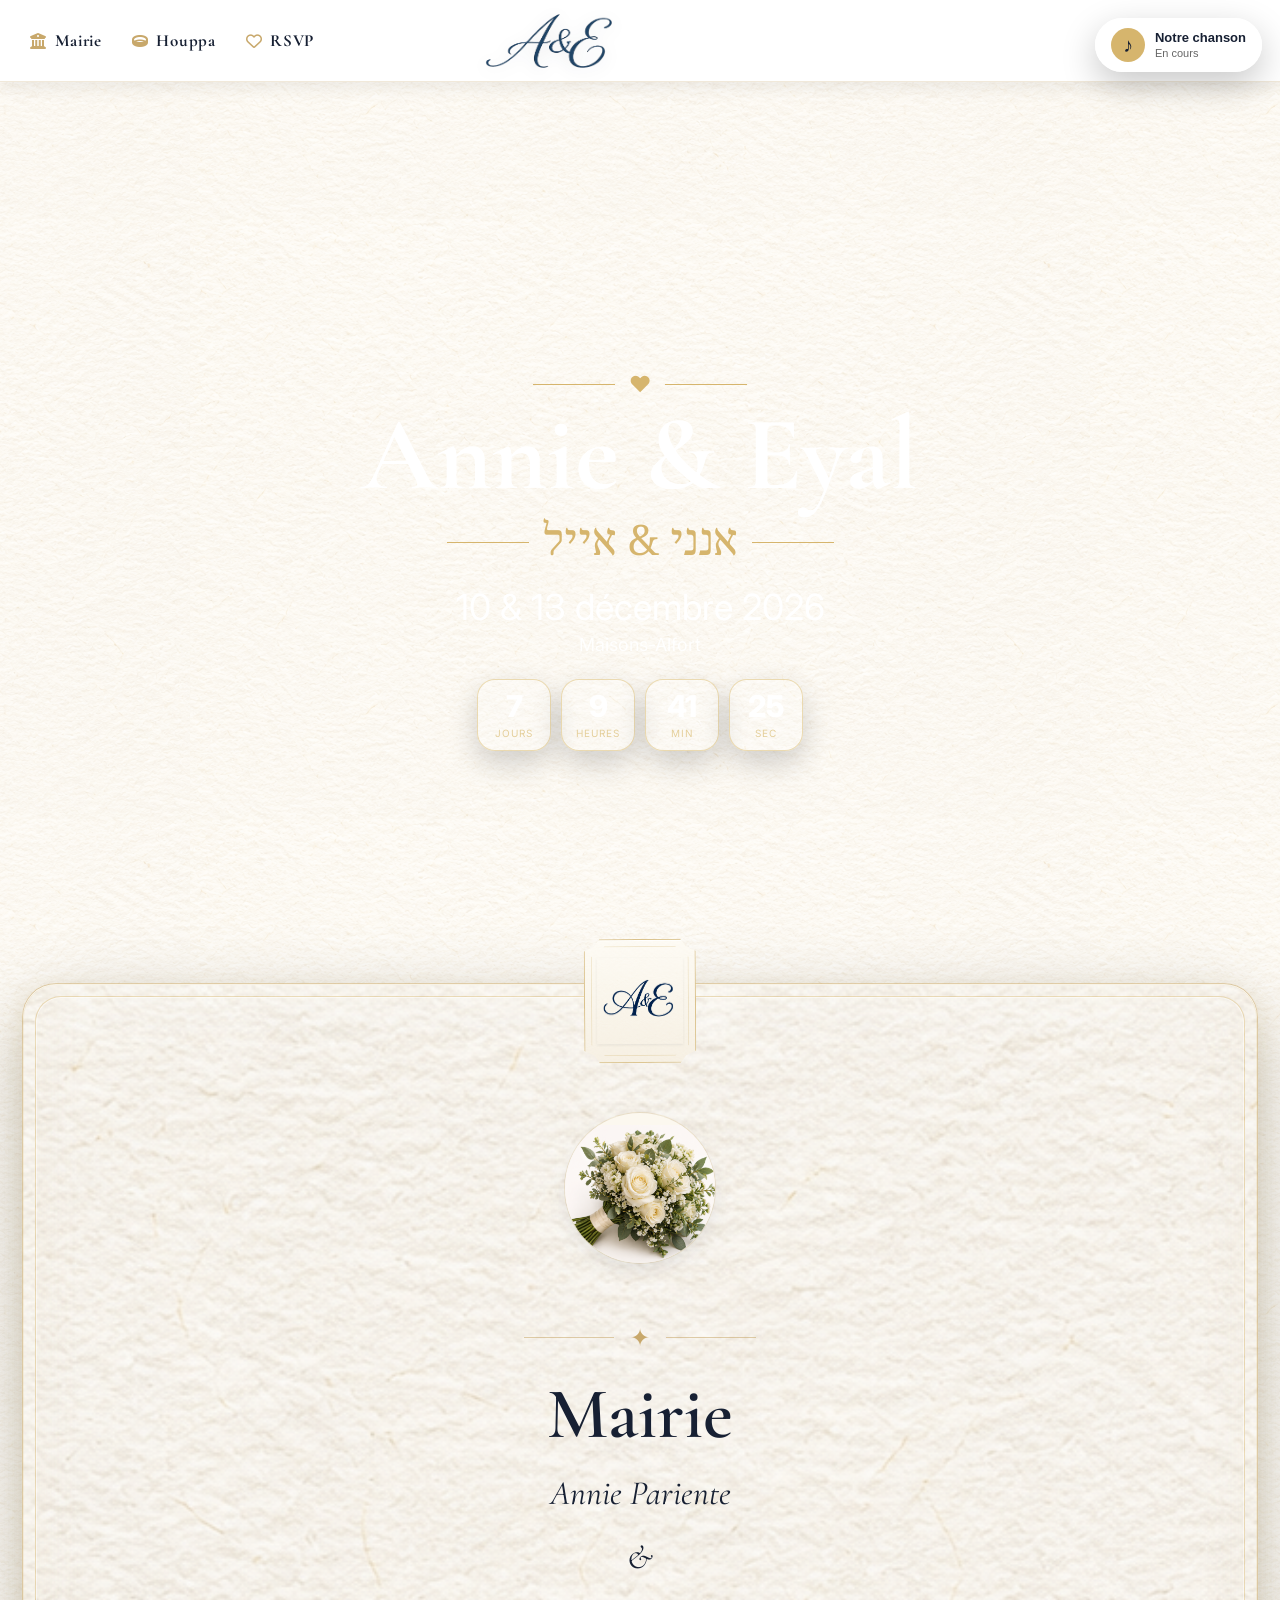
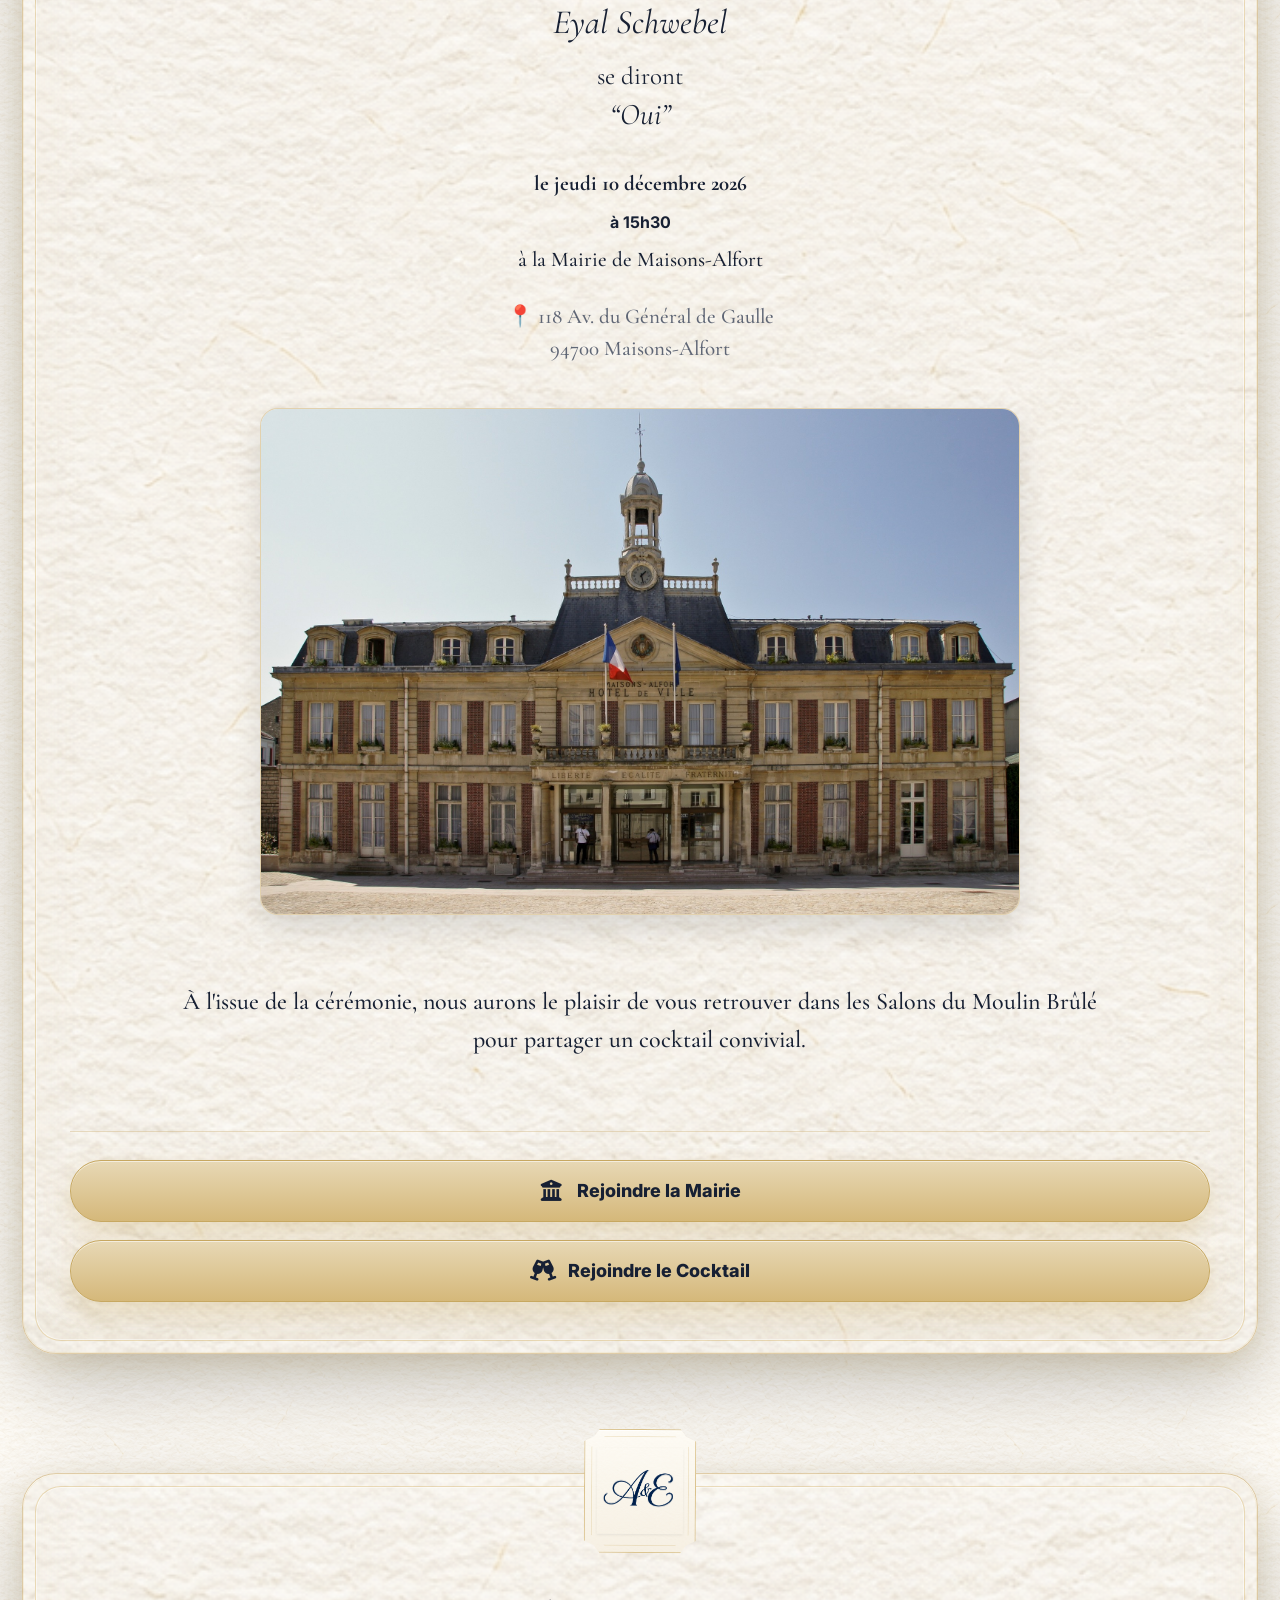
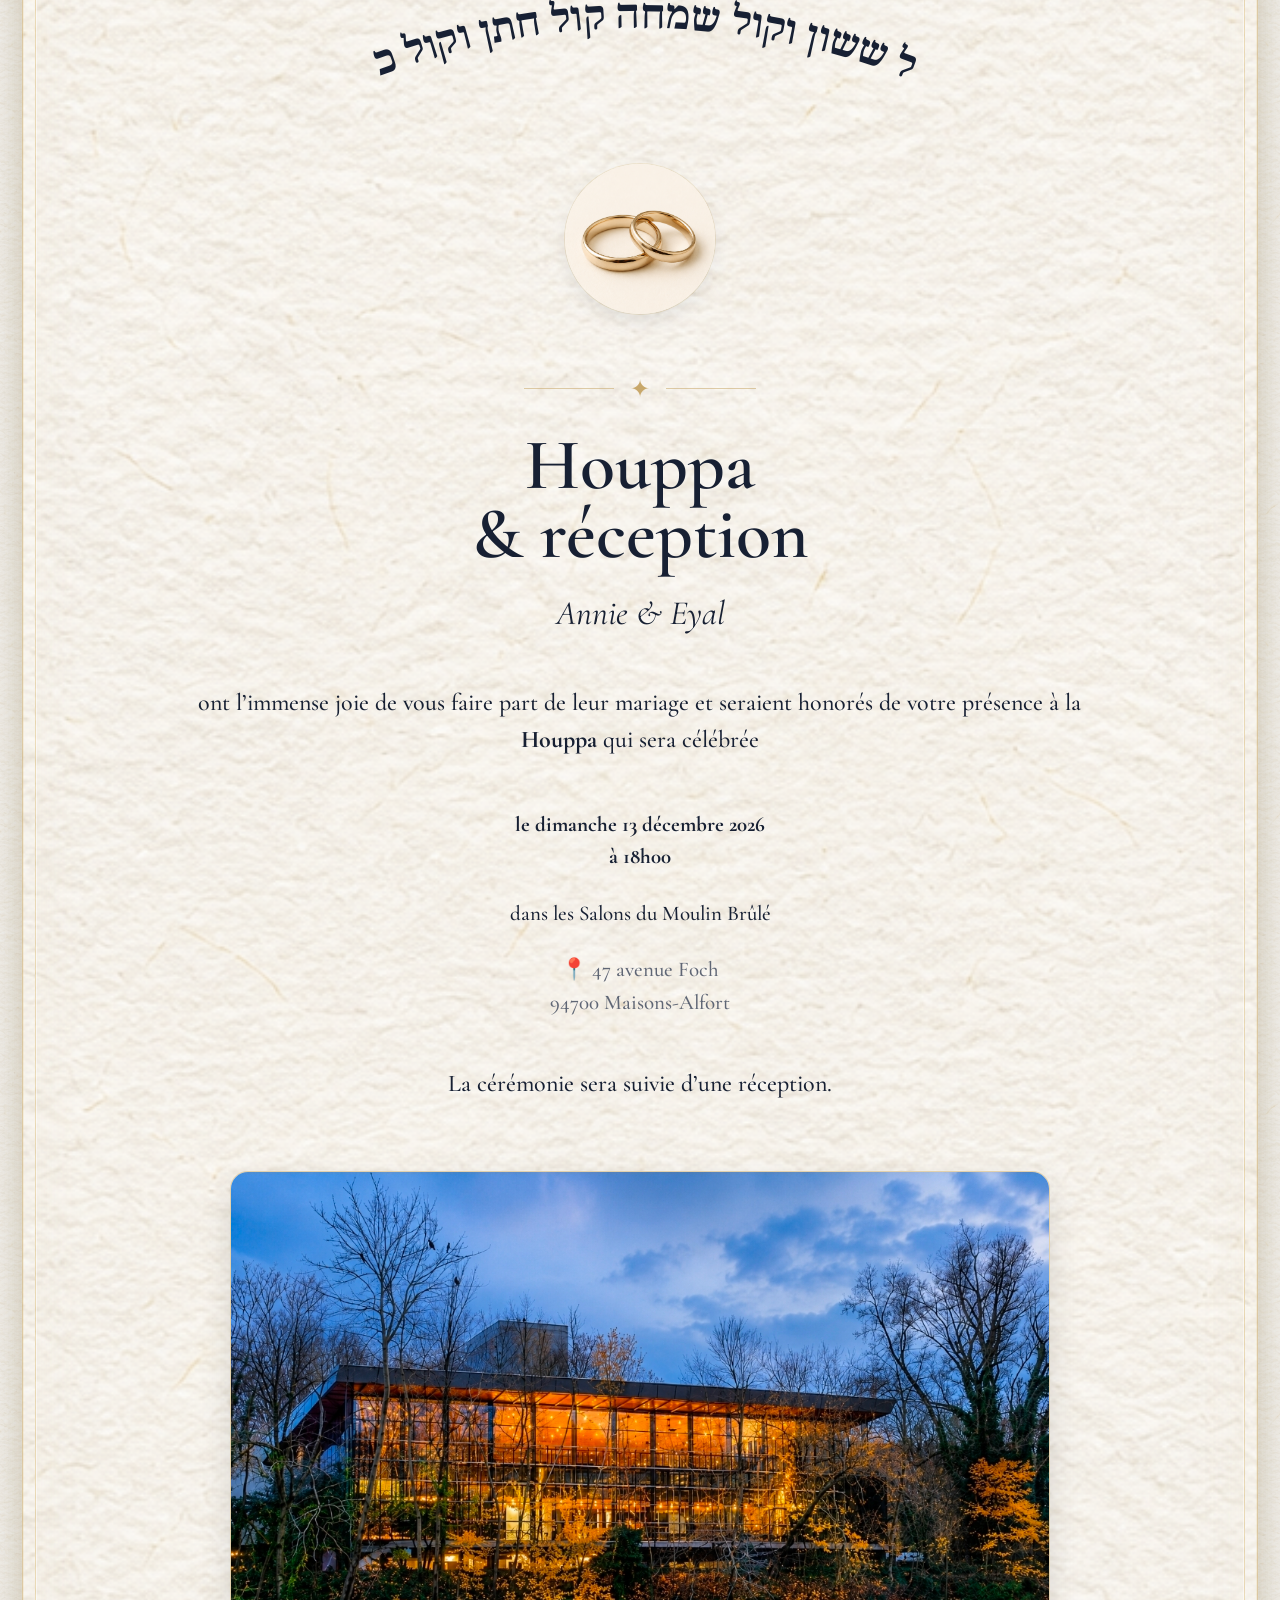
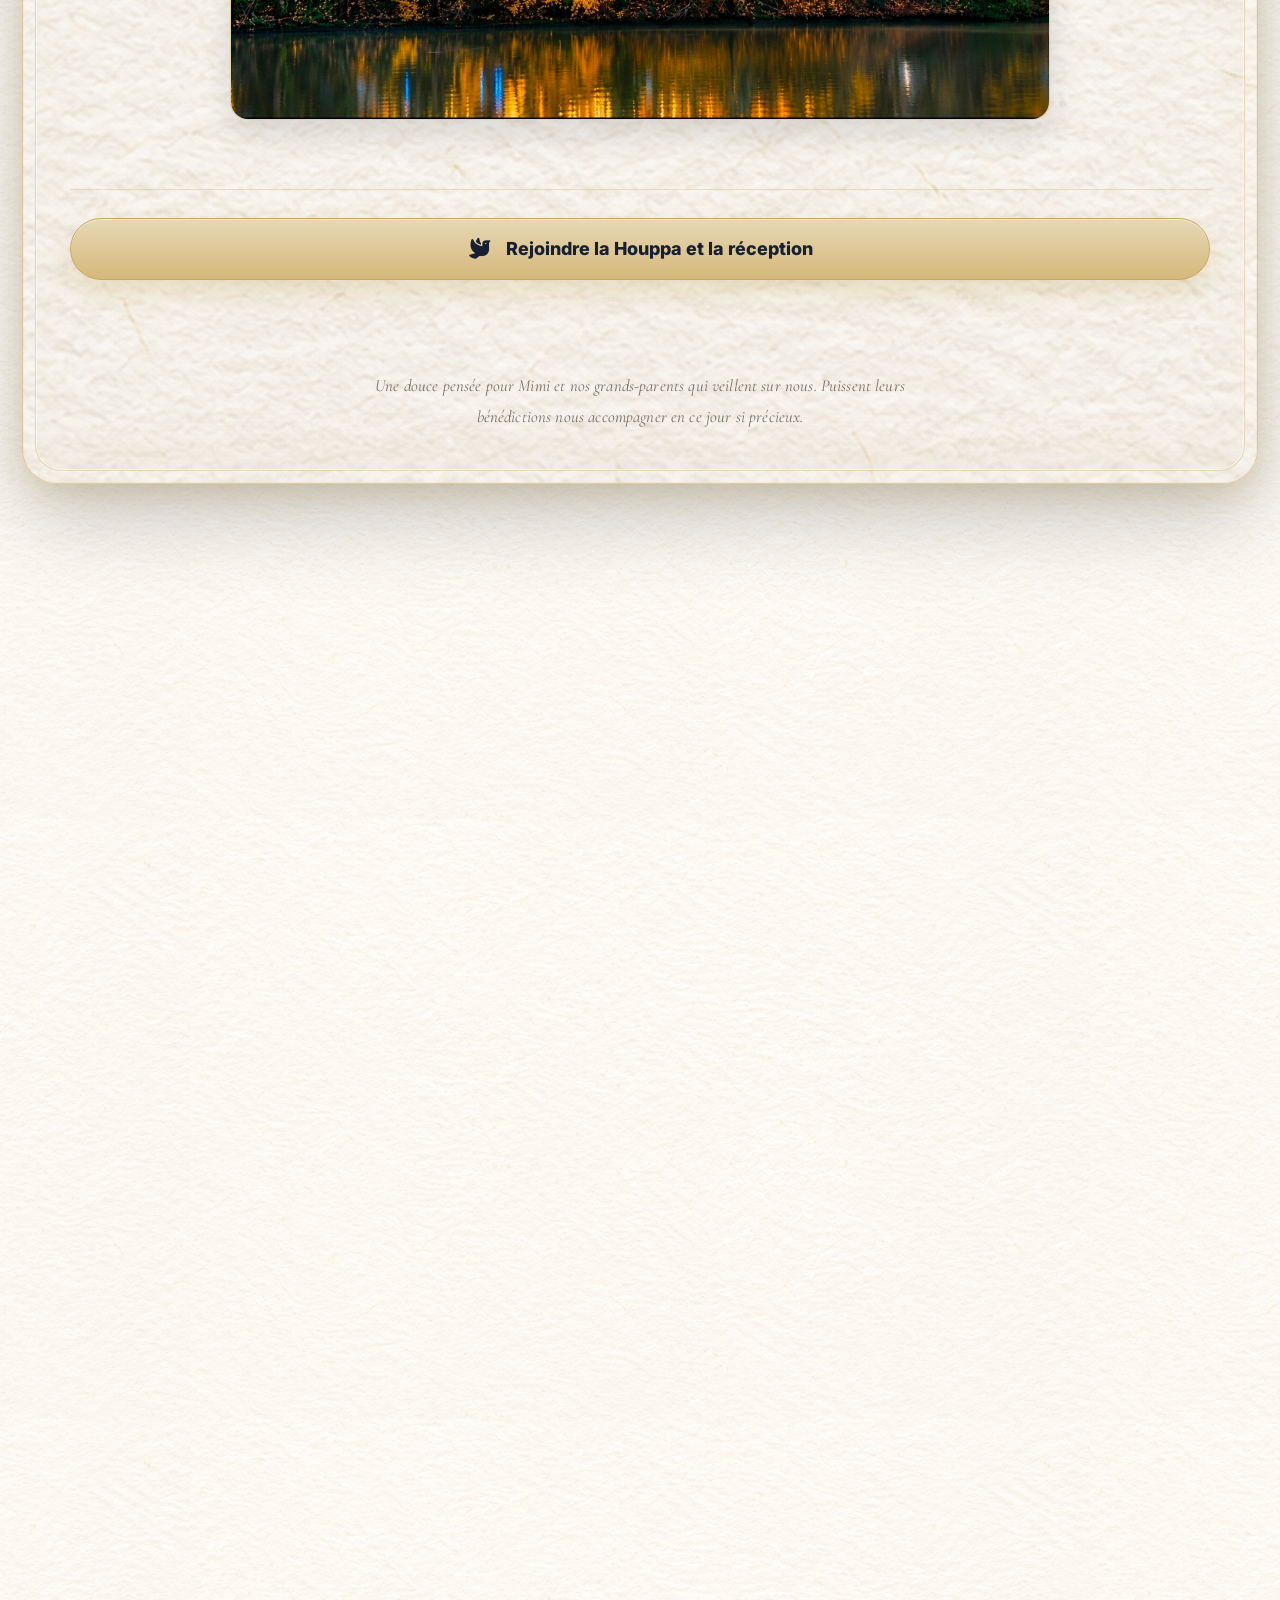
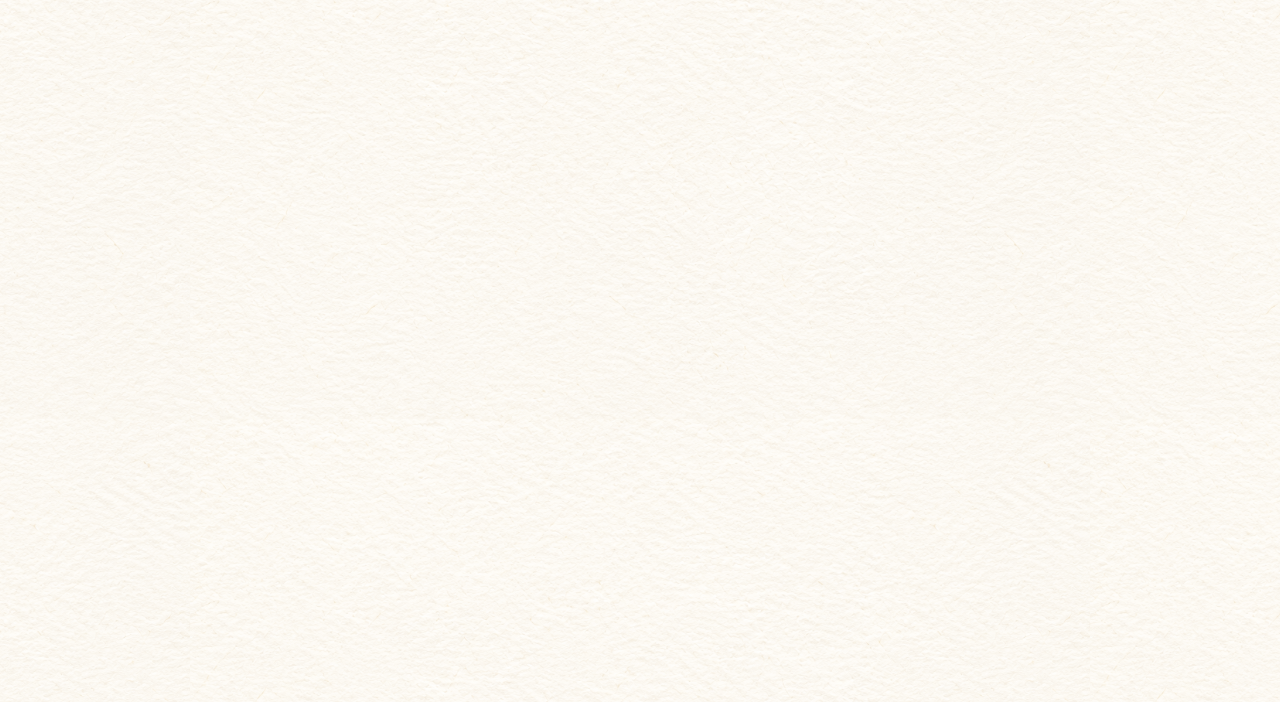
==== index.html @ 4e3242fa "Update index.html" ====
<!DOCTYPE html>
<html lang="fr">
<head>

<link rel="stylesheet"
href="https://cdnjs.cloudflare.com/ajax/libs/font-awesome/6.7.2/css/all.min.css">

<meta charset="UTF-8" />
<meta name="viewport" content="width=device-width, initial-scale=1.0" />

<title>Mariage Annie & Eyal</title>

<link rel="stylesheet" href="style.css?v=71.0" />

<!-- Favicons -->
<link rel="icon" type="image/svg+xml" href="/favicon.svg">
<link rel="icon" type="image/x-icon" href="/favicon.ico">
<link rel="icon" type="image/png" sizes="96x96" href="/favicon-96x96.png">
<link rel="apple-touch-icon" href="/apple-touch-icon.png">
<link rel="manifest" href="/site.webmanifest">

<meta name="theme-color" content="#071c4d">

<!-- Open Graph -->
<meta property="og:title" content="Mariage Annie & Eyal">
<meta property="og:description" content="13 décembre 2026 • Notre mariage">
<meta property="og:type" content="website">
<meta property="og:url" content="https://annie-et-eyal.fr">
<meta property="og:image" content="https://annie-et-eyal.fr/logo-share.png">
<meta property="og:image:secure_url" content="https://annie-et-eyal.fr/logo-share.png">
<meta property="og:image:type" content="image/png">
<meta property="og:image:width" content="1200">
<meta property="og:image:height" content="1200">

<!-- Twitter / WhatsApp -->
<meta name="twitter:card" content="summary_large_image">
<meta name="twitter:title" content="Mariage Annie & Eyal">
<meta name="twitter:description" content="13 décembre 2026 • Notre mariage">
<meta name="twitter:image" content="https://annie-et-eyal.fr/logo-share.png">

</head>
<body>
  <audio id="weddingMusic" src="music.mp3" loop></audio>

  <nav class="top-logo-bar" aria-label="Navigation principale">
    <div class="top-nav-links">
      <a href="#mairie" class="top-nav-link">
        <i class="fa-solid fa-building-columns"></i>
        <span>Mairie</span>
      </a>

      <a href="#houppa" class="top-nav-link">
        <i class="fa-solid fa-ring"></i>
        <span>Houppa</span>
      </a>

      <a href="#rsvp" class="top-nav-link">
        <i class="fa-regular fa-heart"></i>
        <span>RSVP</span>
      </a>
    </div>

    <a href="#" class="top-logo-link" aria-label="Retour en haut de la page">
      <img src="logo-ae-optimise.png" alt="Annie &amp; Eyal">
    </a>
  </nav>

  <button id="musicBtn" class="music-player" onclick="toggleMusic()" type="button">
    <span id="musicIcon" class="music-icon">♪</span>
    <span class="music-copy">
      <strong>Notre chanson</strong>
      <small id="musicText">Écouter</small>
    </span>
  </button>

  <header class="hero">
    <div class="hero-bg"></div>
    <div class="hero-content">

    <div class="hero-ornament">
      <span></span>
      <strong>♥</strong>
      <span></span>
    </div>

    <h1>Annie &amp; Eyal</h1>

    <div class="hero-ornament hebrew-line">
      <span></span>
      <p class="hebrew-title" dir="rtl">אנני &amp; אייל</p>
      <span></span>
    </div>

    <p class="date">10 &amp; 13 décembre 2026</p>
    <p class="place">Maisons-Alfort</p>
<div class="hero-countdown" aria-label="Compte à rebours">
  <div class="hero-countdown-card">
    <span id="days">0</span>
    <small>jours</small>
  </div>
  <div class="hero-countdown-card">
    <span id="hours">0</span>
    <small>heures</small>
  </div>
  <div class="hero-countdown-card">
    <span id="minutes">0</span>
    <small>min</small>
  </div>
  <div class="hero-countdown-card">
    <span id="seconds">0</span>
    <small>sec</small>
  </div>
</div>
  </div>
</header>

  <main>
   

   <section class="celebrations-section reveal">

  <div class="luxury-cards">

    <article id="mairie" class="luxury-card civil-invitation-card">
 <div class="luxury-card-inner civil-card-inner">

    <div class="card-logo">
      <img src="logo.png" alt="A&E">
    </div>
 <div class="civil-bouquet">
    <img src="bouquet.png" alt="Bouquet de mariée">
</div>
   <div class="luxury-separator">✦</div>

     <h3 class="invitation-title">Mairie</h3>

   

    <p class="civil-names">Annie Pariente</p>
    <p class="civil-names"> &amp; </p>
    <p class="civil-names">Eyal Schwebel</p>
    <p class="civil-text">
      se diront<br>
      <span>“Oui”</span>
    </p>

    <p class="civil-date">
     <strong> le jeudi 10 décembre 2026</strong>
    </p>
<strong>à 15h30</strong>
    <p class="civil-place">
      à la Mairie de Maisons-Alfort
    </p>

<p class="luxury-address">
  📍 118 Av. du Général de Gaulle<br>
  94700 Maisons-Alfort
</p>





<div class="location-photo location-photo-mairie">
  <img src="mairie-maisons-alfort.jpg" alt="Mairie de Maisons-Alfort" loading="lazy" decoding="async">
</div>
    
   <p class="ceremony-description">

À l'issue de la cérémonie, nous aurons le plaisir de vous retrouver dans les Salons du Moulin Brûlé pour partager un cocktail convivial.

</p>
 
   
    <div class="map-actions invite-map-actions">

 <a
  href="https://www.google.com/maps/dir/?api=1&destination=118%20Avenue%20du%20G%C3%A9n%C3%A9ral%20de%20Gaulle%2C%2094700%20Maisons-Alfort&travelmode=driving"
  target="_blank"
  rel="noopener noreferrer"
  class="location-button"
>
  <i class="fa-solid fa-building-columns"></i>
  <span>Rejoindre la Mairie</span>
</a>
      
  <a
  href="https://www.google.com/maps/dir/?api=1&destination=47%20Avenue%20Foch%2C%2094700%20Maisons-Alfort&travelmode=driving"
  target="_blank"
  rel="noopener noreferrer"
  class="location-button"
>
  <i class="fa-solid fa-champagne-glasses"></i>
  <span>Rejoindre le Cocktail</span>
</a>

</div>

  </div>
</article>

   <article id="houppa" class="luxury-card religious-invitation-card reveal">
  <div class="luxury-card-inner">

    <div class="card-logo">
      <img src="logo.png" alt="A&E">
    </div>

    <div class="hebrew-blessing-svg" dir="rtl">
      <svg viewBox="0 0 820 170" role="img">
        <defs>
          <path id="blessingCurve" d="M 120 125 Q 410 15 700 125" />
        </defs>

        <text class="blessing-text">
          <textPath href="#blessingCurve"
                    startOffset="50%"
                    text-anchor="middle">
            קול ששון וקול שמחה קול חתן וקול כלה
          </textPath>
        </text>
      </svg>
    </div>

    <div class="houppa-alliances" aria-hidden="true">
  <img src="alliances.png" alt="">
  </div>

    <div class="luxury-separator">✦</div>

    <h3 class="invitation-title">
      Houppa<br>
      &amp; réception
    </h3>

    <p class="civil-names">
      Annie &amp; Eyal
    </p>

    <p class="ceremony-description">
      ont l’immense joie de vous faire part de leur mariage
      et seraient honorés de votre présence à la
      <strong>Houppa</strong> qui sera célébrée
    </p>

    <p class="invitation-date">
      <strong>le dimanche 13 décembre 2026<br></strong>
      <strong>à 18h00</strong>
    </p>

    <p class="invitation-place">
       dans les Salons du Moulin Brûlé
    </p>

    <p class="invitation-address">
      📍 47 avenue Foch<br>
      94700 Maisons-Alfort
    </p>

    <p class="ceremony-description">
      La cérémonie sera suivie d’une réception.
    </p>

    <div class="location-photo location-photo-moulin">
      <img src="moulin-brule.jpg"
           alt="Salons du Moulin Brûlé"
           loading="lazy"
           decoding="async">
    </div>

    <div class="map-actions invite-map-actions">
     <a
  href="https://www.google.com/maps/dir/?api=1&destination=47%20Avenue%20Foch%2C%2094700%20Maisons-Alfort&travelmode=driving"
  target="_blank"
  rel="noopener noreferrer"
  class="location-button"
>
  <i class="fa-solid fa-dove"></i>
  <span>Rejoindre la Houppa et la réception</span>
</a>
    </div>

  

    <p class="ceremony-description memorial-text">
      <em>
        Une douce pensée pour Mimi et nos grands-parents
        qui veillent sur nous.
    
        Puissent leurs bénédictions nous accompagner
        en ce jour si précieux.
      </em>
    </p>

  </div>
</article>
  </div>
</section>

    <section id="rsvp" class="rsvp-premium-section reveal">

  <div class="rsvp-premium-wrap">

  <div class="rsvp-intro rsvp-minimal">
  <span class="rsvp-mini-line"></span>

  <p class="rsvp-small-title">Merci de répondre avant fin octobre</p>

  
  </p>
</div>

    <form class="premium-rsvp"
          action="https://script.google.com/macros/s/AKfycbwGCqW6mqo_G4SD4EnlC6eAWY_SbiVunRXSMvp6ylOnwmyRjk0ujJ-hKHcPNoDShLSvig/exec"
          method="POST"
          target="hidden_iframe"
          onsubmit="return handleRsvpSubmit();">

      <div class="field-block rsvp-name-block">
        <label for="guestName">Noms et prénoms</label>
        <input id="guestName"
               type="text"
               name="nom"
               autocomplete="name"
               placeholder="Noms et prénoms complets"
               required>
      </div>

      <div class="rsvp-event-card" data-event="civil">
        <div class="rsvp-event-head">
          <span class="event-tag rsvp-date">Jeudi 10 décembre</span>
          <h3 class="rsvp-title">Mariage civil &amp;<br>cocktail</h3>
        </div>

        <div class="choice-row">
          <label class="choice-pill">
            <input type="radio" name="civilResponse" value="Oui" onchange="toggleEventCount('civil', true)">
            <span>Oui</span>
          </label>

          <label class="choice-pill">
            <input type="radio" name="civilResponse" value="Non" onchange="toggleEventCount('civil', false)">
            <span>Non, avec regrets</span>
          </label>
        </div>

        <div id="civilCount" class="count-panel">
          <p>Nombre de personnes</p>
          <div class="stepper">
            <button type="button" onclick="changeCount('nbCivil', -1)">−</button>
            <input id="nbCivil" type="number" name="nbCivil" min="0" value="0" readonly required>
            <button type="button" onclick="changeCount('nbCivil', 1)">+</button>
          </div>
        </div>
      </div>

      <div class="rsvp-event-card" data-event="religieux">
        <div class="rsvp-event-head">
          <span class="event-tag rsvp-date">Dimanche 13 décembre</span>
          <h3 class="rsvp-title">Houppa &amp;<br>réception</h3>
        </div>

        <div class="choice-row">
          <label class="choice-pill">
            <input type="radio" name="religieuxResponse" value="Oui" onchange="toggleEventCount('religieux', true)">
            <span>Oui</span>
          </label>

          <label class="choice-pill">
            <input type="radio" name="religieuxResponse" value="Non" onchange="toggleEventCount('religieux', false)">
            <span>Non, avec regrets</span>
          </label>
        </div>

        <div id="religieuxCount" class="count-panel">
          <p>Nombre de personnes</p>
          <div class="stepper">
            <button type="button" onclick="changeCount('nbReligieux', -1)">−</button>
            <input id="nbReligieux" type="number" name="nbReligieux" min="0" value="0" readonly required>
            <button type="button" onclick="changeCount('nbReligieux', 1)">+</button>
          </div>
        </div>
      </div>

      <div class="field-block">
        <label for="message">Un petit mot pour les mariés</label>
        <textarea id="message" name="message" rows="4" placeholder="Votre message..."></textarea>
      </div>

      <p id="rsvpError" class="rsvp-error"></p>

      <button id="rsvpSubmit" class="rsvp-submit" type="submit">
        <i class="fa-solid fa-envelope-open-text"></i>
        <span>Envoyer ma réponse</span>
      </button>

    </form>

    <iframe id="hidden_iframe" name="hidden_iframe" style="display:none;"></iframe>

    <div id="rsvpThanks" class="rsvp-thanks-premium">
      <img class="thanks-logo" src="logo.png" alt="A&E">
      <div class="thanks-heart">❤</div>
      <h3>Merci</h3>
      <p>Votre réponse a bien été enregistrée.</p>
      <p class="thanks-signature">Annie &amp; Eyal</p>
      <p class="thanks-hebrew" dir="rtl">אנני &amp; אייל</p>
    </div>

  </div>

  <div id="confettiLayer" aria-hidden="true"></div>

</section>
  </main>

  <script src="script.js?v=6.0"></script>
</body>
</html>
---- style.css ----
@charset "UTF-8";

@import url("https://fonts.googleapis.com/css2?family=Cormorant+Garamond:wght@500;600;700&family=Inter:wght@400;500;600;700;800;900&family=Noto+Serif+Hebrew:wght@500;600;700&display=swap");

:root {
  --night: #172033;
  --night-2: #22304a;
  --gold: #c8a86b;
  --gold-soft: #d6b56d;
  --gold-light: #e4cf9b;
  --ivory: #fbfaf7;
  --paper: #fffdf7;
  --ink: #172033;
  --muted: #5f6675;
  --white: #ffffff;
  --danger: #9f2d2d;
  --radius-lg: 34px;
  --radius-md: 26px;
  --shadow-card: 0 26px 70px rgba(23, 32, 51, .12);
  --shadow-soft: 0 14px 32px rgba(0, 0, 0, .12);
}

* {
  box-sizing: border-box;
}

html {
  scroll-behavior: smooth;
}

body {
  margin: 0;
  color: var(--ink);
  font-family: Inter, Arial, sans-serif;
  background:
    radial-gradient(rgba(200, 168, 107, .035) .6px, transparent .6px),
    radial-gradient(rgba(23, 32, 51, .02) .5px, transparent .5px),
    linear-gradient(180deg, #fff, var(--ivory));
  background-size: 14px 14px, 22px 22px, 100% 100%;
  background-position: 0 0, 8px 8px, 0 0;
}

h1,
h2,
h3,
p {
  margin-top: 0;
}

h1,
h2,
h3 {
  font-family: "Cormorant Garamond", Georgia, serif;
}

img {
  max-width: 100%;
}

a {
  color: inherit;
}

/* ==========================================================
   Barre logo + musique
========================================================== */

.music-player {
  position: fixed;
  top: 18px;
  right: 18px;
  z-index: 9999;
  display: flex;
  align-items: center;
  gap: 10px;
  border: 0;
  border-radius: 999px;
  padding: 10px 16px;
  background: rgba(255, 255, 255, .92);
  color: var(--night);
  box-shadow: 0 12px 35px rgba(0, 0, 0, .22);
  cursor: pointer;
  backdrop-filter: blur(10px);
}

.music-player strong,
.music-player small {
  display: block;
  line-height: 1.1;
  text-align: left;
}

.music-player strong {
  font-size: 13px;
}

.music-player small {
  margin-top: 2px;
  font-size: 11px;
  color: #666;
}

.music-icon {
  width: 34px;
  height: 34px;
  border-radius: 50%;
  display: flex;
  align-items: center;
  justify-content: center;
  background: var(--gold-soft);
  color: var(--night);
  font-size: 20px;
  font-weight: 900;
}

.music-icon.playing {
  animation: spin 4s linear infinite;
}

@keyframes spin {
  to { transform: rotate(360deg); }
}

/* ==========================================================
   Hero
========================================================== */

.hero {
  position: relative;
  min-height: 94vh;
  overflow: hidden;
  display: flex;
  align-items: flex-end;
  justify-content: center;
  padding: 102px 30px 95px;
  color: #fff;
  text-align: center;
}

.hero-bg {
  position: absolute;
  inset: -5%;
  z-index: 0;
  background:
    linear-gradient(to bottom, rgba(23, 32, 51, .10), rgba(23, 32, 51, .30), rgba(23, 32, 51, .72)),
    url("url("nous.png")") center / cover no-repeat;
  transform: translateY(0) scale(1.08);
  will-change: transform;
}

.hero-content {
  position: relative;
  z-index: 2;
  max-width: 820px;
  transform: translateY(60px);
  animation: fadeUp .9s ease both;
}

.hero h1 {
  margin: 0;
  font-size: clamp(56px, 10vw, 105px);
  line-height: .95;
}

.hero-ornament {
  display: flex;
  align-items: center;
  justify-content: center;
  gap: 14px;
  margin: 0 auto 10px;
  color: var(--gold-soft);
}

.hero-ornament span {
  width: 82px;
  height: 1px;
  background: var(--gold-soft);
}

.hero-ornament strong {
  font-size: 22px;
  line-height: 1;
}

.hebrew-line {
  margin: 12px auto 18px;
}

.hebrew-title {
  margin: 0;
  color: var(--gold-soft);
  font-family: "Noto Serif Hebrew", serif;
  font-size: clamp(26px, 5vw, 42px);
}

.date {
  margin: 18px 0 5px;
  font-size: clamp(22px, 4vw, 36px);
}

.place {
  margin: 0;
  font-size: 18px;
  opacity: .92;
}

.hero-countdown {
  display: flex;
  justify-content: center;
  gap: 10px;
  margin-top: 24px;
}

.hero-countdown-card {
  width: 74px;
  padding: 11px 6px;
  border-radius: 18px;
  background: rgba(255, 255, 255, .16);
  border: 1px solid rgba(228, 207, 155, .75);
  box-shadow: 0 12px 30px rgba(0, 0, 0, .18);
  backdrop-filter: blur(10px);
}

.hero-countdown-card span {
  display: block;
  color: #fff;
  font-size: 30px;
  font-weight: 800;
  line-height: 1;
}

.hero-countdown-card small {
  display: block;
  margin-top: 6px;
  color: var(--gold-light);
  font-size: 10px;
  letter-spacing: 1px;
  text-transform: uppercase;
}

@keyframes fadeUp {
  from { opacity: 0; transform: translateY(18px); }
  to { opacity: 1; transform: translateY(0); }
}

/* ==========================================================
   Sections + reveal
========================================================== */

section {
  max-width: 1060px;
  margin: 0 auto;
  padding: 70px 22px;
  text-align: center;
}

section p {
  font-size: 18px;
  line-height: 1.65;
}

.reveal {
  opacity: 0;
  transform: translateY(18px);
  transition: opacity .8s ease, transform .8s ease;
}

.reveal.visible,
.reveal.visible .luxury-card {
  opacity: 1;
  transform: translateY(0);
}

.countdown-section {
  display: none;
}

.celebrations-section {
  padding-top: 28px;
}

/* ==========================================================
   Cartons invitation
========================================================== */

.luxury-cards {
  display: flex;
  flex-direction: column;
  align-items: center;
  gap: 55px;
  max-width: 880px;
  margin: 45px auto 0;
}

.luxury-card {
  position: relative;
  width: 100%;
  padding: 12px;
  border: 1px solid rgba(200, 168, 107, .55);
  border-radius: var(--radius-lg);
  overflow: hidden;
  background:
    linear-gradient(rgba(255, 252, 246, .28), rgba(255, 252, 246, .28)),
    url("pap.png") center / cover no-repeat;
  box-shadow:
0 20px 60px rgba(0,0,0,.16),
0 6px 18px rgba(201,170,97,.20),
    inset 0 1px 0 rgba(255, 255, 255, .85),
    inset 0 -1px 0 rgba(210, 182, 112, .18);
}

.luxury-card::after {
  content: "";
  position: absolute;
  inset: 0;
  border-radius: var(--radius-lg);
  pointer-events: none;
  border: 1px solid rgba(228, 207, 155, .24);
}

.luxury-card-inner {
  position: relative;
  min-height: 720px;
  display: flex;
  flex-direction: column;
  padding: 38px 34px;
  border: 1px solid rgba(214, 181, 109, .32);
  border-radius: var(--radius-md);
  background:
    linear-gradient(rgba(255, 253, 247, .64), rgba(255, 253, 247, .64)),
    url("pap.png") center / cover no-repeat;
  box-shadow:
    inset 0 0 0 1px rgba(255, 255, 255, .35),
    inset 0 8px 35px rgba(255, 255, 255, .25);
}

.card-logo {
  position: relative;
  display: inline-flex;
  justify-content: center;
  align-items: center;
  align-self: center;

  width: 124px;
  height: 136px;

  margin: -44px auto 34px;
  padding: 16px;

  overflow: visible;

  border: 1px solid rgba(194, 153, 63, .72);
  border-radius: 6px;

  background:
    linear-gradient(
      rgba(255, 253, 247, .72),
      rgba(248, 242, 228, .72)
    ),
    url("pap-light.png") center / cover no-repeat;

  box-shadow:
    0 20px 36px rgba(45, 35, 20, .20),
    0 7px 14px rgba(45, 35, 20, .12),
    inset 0 0 0 5px rgba(255, 252, 244, .78),
    inset 0 0 0 6px rgba(194, 153, 63, .24);

  transform: rotate(-0.5deg);
}

.religious-invitation-card .card-logo {
  transform: rotate(0.5deg);
}

.card-logo::before {
  content: "";
  position: absolute;
  inset: 8px;
  pointer-events: none;

  border: 1px solid rgba(194, 153, 63, .48);
  border-radius: 3px;
}

.card-logo::after {
  content: "";
  position: absolute;
  inset: 0;
  pointer-events: none;

  background: linear-gradient(
    135deg,
    rgba(255, 255, 255, .52),
    transparent 45%
  );
}

.card-logo img {
  position: relative;
  z-index: 2;

  width: 94px;
  height: auto;

  opacity: 1;

  filter:
    drop-shadow(0 3px 4px rgba(23, 32, 51, .12))
    drop-shadow(0 0 8px rgba(214, 181, 109, .18));
}

  .luxury-card {
  overflow: visible;
}

.luxury-card-inner {
  overflow: visible;
  padding-top: 72px;
}

.card-symbol,
.luxury-separator {
  color: var(--gold);
}

.civil-title,
.invitation-title {
  color: var(--night);
  font-family: "Cormorant Garamond", Georgia, serif;
  font-weight: 600;
}

.civil-title {
  margin: 10px 0 26px;
  font-size: 34px;
  letter-spacing: 2px;
}

.civil-names {
  margin: 0 0 8px;
  color: var(--night);
  font-family: "Cormorant Garamond", Georgia, serif;
  font-size: 34px;
  font-style: italic;
}

.civil-text {
  margin: 0 0 20px;
  color: var(--night);
  font-family: "Cormorant Garamond", Georgia, serif;
  font-size: 25px;
  line-height: 1.4;
}

.civil-text span {
  font-size: 30px;
  font-style: italic;
}

.civil-date,
.civil-place,
.luxury-address,
.invitation-date,
.invitation-place,
.invitation-address {
  margin: 12px 0;
  color: var(--night);
  font-family: "Cormorant Garamond", Georgia, serif;
  font-size: 21px;
  font-weight: 500;
  line-height: 1.55;
}

.luxury-address,
.invitation-address {
  color: var(--muted);
}

.luxury-time-block {
  display: flex;
  align-items: center;
  justify-content: center;
  gap: 18px;
  margin: 18px auto 22px;
  color: var(--night);
}

.time-icon {
  color: var(--gold);
  font-size: 34px;
}

.luxury-time-block strong {
  color: var(--night);
  font-size: 24px;
}

.luxury-time-block span {
  color: var(--muted);
  font-size: 18px;
}

.location-photo {
  width: 100%;
  margin: 22px 0 24px;
  border: 1px solid rgba(200, 168, 107, .45);
  border-radius: 18px;
  overflow: hidden;
  box-shadow: var(--shadow-soft);
}

.location-photo img {
  display: block;
  width: 100%;
  height: 230px;
  object-fit: cover;
}

.ceremony-description {
  max-width: 82%;
  margin: 34px auto 38px;
  color: var(--night);
  font-family: "Cormorant Garamond", Georgia, serif;
  font-size: 24px;
  font-weight: 500;
  line-height: 1.55;
  text-align: center;
}

.hebrew-blessing-svg {
  width: 100%;
  max-width: 760px;
  margin: 0 auto 4px;
  overflow: visible;
}

.hebrew-blessing-svg svg {
  display: block;
  width: 100%;
  height: auto;
  overflow: visible;
}

.blessing-text {
  fill: var(--night);
  font-family: "Noto Serif Hebrew", serif;
  font-size: 42px;
  font-weight: 700;
  letter-spacing: .2px;
}

.card-symbol.star {
  margin: 4px 0 16px;
  font-size: 50px;
}

.luxury-separator {
  display: flex;
  align-items: center;
  justify-content: center;
  gap: 16px;
  margin: 18px auto 28px;
  font-size: 24px;
}

.luxury-separator::before,
.luxury-separator::after {
  content: "";
  width: 90px;
  height: 1px;
  background: rgba(200, 168, 107, .55);
}

.luxury-separator.bottom {
  margin-top: 28px;
  margin-bottom: 22px;
}

.invitation-title {
  margin: 0 0 18px;
  font-size: clamp(54px, 10vw, 72px);
  line-height: .95;
}

.luxury-timeline {
  list-style: none;
  padding: 0;
  margin: 24px auto 0;
  max-width: 520px;
  text-align: left;
}

.luxury-timeline li {
  display: grid;
  grid-template-columns: 92px 1fr;
  gap: 14px;
  padding: 11px 0;
  border-bottom: 1px solid rgba(200, 168, 107, .20);
}

.luxury-timeline strong {
  color: var(--gold);
  font-size: 20px;
}

.luxury-timeline span {
  color: var(--ink);
  font-size: 18px;
}

/* ==========================================================
   Boutons cartes
========================================================== */

.map-actions {
  display: flex;
  justify-content: center;
  gap: 15px;
  flex-wrap: wrap;
}

.invite-map-actions {
  margin-top: 35px;
  padding-top: 28px;
  border-top: 1px solid rgba(200, 168, 107, .35);
}

.map-button {
  position: relative;
  overflow: hidden;
  display: flex;
  align-items: center;
  justify-content: center;
  gap: 14px;
  min-width: 245px;
  padding: 15px 24px;
  border: 1px solid #c7a861;
  border-radius: 999px;
  background: linear-gradient(180deg, #e2cca0 0%, #d6b56d 100%);
  color: var(--night);
  font-family: Inter, sans-serif;
  font-size: 16px;
  font-weight: 800;
  text-decoration: none;
  box-shadow:
    0 10px 24px rgba(199, 168, 97, .35),
    inset 0 1px 0 rgba(255, 255, 255, .45);
  transition: transform .2s ease, box-shadow .25s ease, background .25s ease;
}

.map-button i {
  width: 24px;
  color: var(--night);
  font-size: 20px;
  text-align: center;
}

.map-button span {
  white-space: nowrap;
}

.map-button:hover {
  transform: translateY(-2px);
  background: linear-gradient(180deg, #ede1c7 0%, #dabd83 100%);
  box-shadow:
    0 14px 30px rgba(199, 168, 97, .40),
    inset 0 1px 0 rgba(255, 255, 255, .60);
}

.map-button:active {
  transform: scale(.98);
}

/* ==========================================================
   RSVP premium
========================================================== */

.rsvp-premium-section {
  position: relative;
  overflow: hidden;
  max-width: none;
  padding: 96px 20px 110px;
  background:
    radial-gradient(circle at top,
            rgba(214,181,109,.12),
            transparent 45%),
        linear-gradient(rgba(255,255,255,.88), rgba(255,255,255,.88)),
        url("pap-light.png") center / 850px repeat;
}

.rsvp-premium-section::before {
  content: "";
  position: absolute;
  inset: 0;
  pointer-events: none;
  opacity: .08;
  background:
    linear-gradient(rgba(255, 255, 255, .08), rgba(255, 255, 255, .08)),
    url("pap.png") center / 760px auto repeat;
  mix-blend-mode: soft-light;
}

.rsvp-premium-wrap {
  position: relative;
  z-index: 2;
  max-width: 820px;
  margin: 0 auto;
}

.rsvp-intro {
  margin: 0 auto 34px;
  color: #fff;
  text-align: center;
}

.rsvp-mini-line {
  display: block;
  width: 86px;
  height: 1px;
  margin: 0 auto 16px;
  background: rgba(214, 181, 109, .75);
}

.rsvp-small-title {
  margin: 0 0 8px;
  color: var(--gold-soft);
  font-family: "Cormorant Garamond", Georgia, serif;
  font-size: clamp(30px, 6vw, 44px);
  letter-spacing: .12em;
}

.rsvp-small-text {
  max-width: 680px;
  margin: 0 auto;
  color: rgba(255, 255, 255, .88);
  font-size: clamp(18px, 4vw, 22px);
  line-height: 1.55;
}

.premium-rsvp {
  padding: 42px 34px;
  border: 1px solid rgba(214, 181, 109, .62);
  border-radius: 36px;
  background:
    linear-gradient(rgba(255, 253, 247, .90), rgba(255, 253, 247, .90)),
    url("pap.png") center / 720px auto repeat;
  color: var(--night);
  text-align: left;
  box-shadow:
    0 34px 90px rgba(0, 0, 0, .34),
    0 8px 26px rgba(0, 0, 0, .12),
    inset 0 1px 0 rgba(255, 255, 255, .78);
}

.field-block {
  margin-bottom: 28px;
}

.field-block label,
.count-panel p {
  display: block;
  margin: 0 0 12px;
  color: var(--night);
  font-family: "Cormorant Garamond", Georgia, serif;
  font-size: clamp(26px, 5vw, 34px);
  font-weight: 500;
  line-height: 1.15;
}

.field-block input,
.field-block textarea,
.premium-rsvp input[type="text"],
.premium-rsvp textarea {
  width: 100%;
  padding: 18px 22px;
  border: 1px solid rgba(214, 181, 109, .42);
  border-radius: 22px;
  background: rgba(255, 255, 255, .84);
  color: var(--night);
  font-family: "Cormorant Garamond", Georgia, serif;
  font-size: clamp(25px, 5vw, 34px);
  font-weight: 500;
  box-shadow:
    inset 0 1px 4px rgba(23, 32, 51, .04),
    0 10px 24px rgba(23, 32, 51, .04);
}

.field-block textarea,
.premium-rsvp textarea {
  min-height: 150px;
  resize: vertical;
}

.field-block input:focus,
.field-block textarea:focus,
.premium-rsvp input:focus,
.premium-rsvp textarea:focus {
  outline: 0;
  border-color: var(--gold);
  box-shadow:
    0 0 0 4px rgba(214, 181, 109, .16),
    inset 0 1px 4px rgba(23, 32, 51, .04);
}

.rsvp-event-card {
  position: relative;
  margin: 28px 0;
  padding: 30px 26px;
  border: 1px solid rgba(214, 181, 109, .42);
  border-radius: 30px;
  background:
    linear-gradient(rgba(255, 253, 247, .90), rgba(255, 253, 247, .90)),
    url("pap.png") center / 620px auto repeat;
  box-shadow:
    0 16px 36px rgba(23, 32, 51, .08),
    inset 0 1px 0 rgba(255, 255, 255, .72);
}

.rsvp-event-card::before {
  content: "";
  position: absolute;
  inset: 14px;
  border: 1px solid rgba(214, 181, 109, .18);
  border-radius: 23px;
  pointer-events: none;
}

.rsvp-event-head,
.choice-row,
.count-panel {
  position: relative;
  z-index: 1;
}

.event-tag {
  display: block;
  margin: 0 0 12px;
  color: var(--night);
  font-family: "Cormorant Garamond", Georgia, serif;
  font-size: clamp(24px, 4.6vw, 31px);
  font-weight: 500;
}

.rsvp-event-card h3 {
  margin: 0 0 24px;
  color: var(--night);
  font-family: "Cormorant Garamond", Georgia, serif;
  font-size: clamp(40px, 8vw, 58px);
  font-weight: 600;
  line-height: .95;
}

.choice-row {
  display: flex;
  gap: 14px;
  margin-top: 20px;
}

.choice-pill {
  flex: 1;
  cursor: pointer;
}

.choice-pill input {
  display: none;
}

.choice-pill span {
  display: flex;
  align-items: center;
  justify-content: center;
  min-height: 58px;
  padding: 14px 18px;
  border: 1px solid rgba(214, 181, 109, .40);
  border-radius: 999px;
  background: rgba(255, 255, 255, .78);
  color: var(--night);
  font-family: "Cormorant Garamond", Georgia, serif;
  font-size: clamp(26px, 5vw, 34px);
  font-weight: 600;
  line-height: 1;
  box-shadow: 0 8px 22px rgba(23, 32, 51, .05);
  transition: transform .18s ease, background .22s ease, box-shadow .22s ease;
}

.choice-pill input:checked + span {
  border-color: #c7a861;
  background: linear-gradient(180deg, #e7d8b5 0%, #d5b87a 100%);
  box-shadow:
    0 14px 26px rgba(199, 168, 97, .28),
    inset 0 1px 0 rgba(255, 255, 255, .55);
}

.count-panel {
  display: none;
  margin-top: 22px;
  text-align: center;
}

.count-panel.is-visible {
  display: block;
}

.stepper {
  display: flex;
  justify-content: center;
  align-items: center;
  gap: 16px;
  margin-top: 18px;
}

.stepper button {
  width: 48px;
  height: 48px;
  border: 0;
  border-radius: 50%;
  background: linear-gradient(180deg, #e7d8b5 0%, #d5b87a 100%);
  color: var(--night);
  font-size: 28px;
  font-weight: 700;
  line-height: 1;
  cursor: pointer;
  box-shadow: 0 10px 22px rgba(199, 168, 97, .24);
}

.stepper input {
  width: 82px;
  height: 48px;
  border: 1px solid rgba(214, 181, 109, .38);
  border-radius: 16px;
  background: #fff;
  color: var(--night);
  font-family: Inter, sans-serif;
  font-size: 22px;
  font-weight: 800;
  text-align: center;
  pointer-events: none;
}

.rsvp-error {
  min-height: 24px;
  margin: 8px 0 0;
  color: var(--danger);
  font-family: Inter, sans-serif;
  font-size: 15px;
  font-weight: 700;
  text-align: center;
}

.rsvp-submit {
  width: 100%;
  display: flex;
  align-items: center;
  justify-content: center;
  gap: 14px;
  margin-top: 26px;
  padding: 18px 24px;
  border: 1px solid #c7a861;
  border-radius: 999px;
  background: linear-gradient(180deg, #e7d8b5 0%, #d5b87a 100%);
  color: var(--night);
  font-family: Inter, sans-serif;
  font-size: 18px;
  font-weight: 800;
  cursor: pointer;
  box-shadow:
    0 12px 28px rgba(199, 168, 97, .32),
    inset 0 1px 0 rgba(255, 255, 255, .55);
  transition: transform .2s ease, box-shadow .25s ease;
}

.rsvp-submit:hover {
  transform: translateY(-2px);
  box-shadow:
    0 18px 36px rgba(199, 168, 97, .36),
    inset 0 1px 0 rgba(255, 255, 255, .55);
}

.rsvp-submit.is-loading {
  opacity: .75;
  cursor: wait;
}

.rsvp-thanks-premium {
  display: none;
  padding: 54px 30px;
  border: 1px solid rgba(214, 181, 109, .50);
  border-radius: 34px;
  background:
    linear-gradient(rgba(255, 253, 247, .90), rgba(255, 253, 247, .90)),
    url("pap.png") center / 720px auto repeat;
  color: var(--night);
  text-align: center;
  box-shadow: 0 28px 80px rgba(0, 0, 0, .28);
  animation: fadeUp .5s ease both;
}

.thanks-logo {
  width: 96px;
  height: auto;
  margin-bottom: 18px;
}

.thanks-heart {
  margin-bottom: 8px;
  color: var(--gold);
  font-size: 42px;
}

.rsvp-thanks-premium h3 {
  margin: 0 0 10px;
  font-size: 48px;
}

.rsvp-thanks-premium p {
  margin-bottom: 8px;
  color: var(--muted);
}

.thanks-signature {
  margin-top: 18px;
  color: var(--night) !important;
  font-family: "Cormorant Garamond", Georgia, serif;
  font-size: 32px !important;
}

.thanks-hebrew {
  color: var(--gold) !important;
  font-family: "Noto Serif Hebrew", serif;
  font-size: 22px !important;
}

#confettiLayer {
  position: fixed;
  inset: 0;
  z-index: 10000;
  pointer-events: none;
  overflow: hidden;
}

.confetti {
  position: absolute;
  top: -14px;
  width: 9px;
  height: 14px;
  opacity: .95;
  animation: confettiFall 4.2s linear forwards;
}

.confetti.round {
  width: 9px;
  height: 9px;
  border-radius: 50%;
}

@keyframes confettiFall {
  to {
    transform: translate(var(--x-drift), 110vh) rotate(var(--spin));
    opacity: 0;
  }
}

/* ==========================================================
   Mobile
========================================================== */

@media (max-width: 760px) {
  .music-player {
    top: 12px;
    right: 12px;
    padding: 8px 12px;
  }

  .music-player strong {
    font-size: 12px;
  }

  .music-player small {
    font-size: 10px;
  }

  .music-icon {
    width: 30px;
    height: 30px;
    font-size: 18px;
  }

  .hero {
    min-height: 88vh;
    padding: 94px 18px 105px;
  }

  .hero-content {
    transform: translateY(75px);
  }

  .hero h1 {
    font-size: 62px;
  }

  .hero-ornament span {
    width: 56px;
  }

  .hero-countdown {
    gap: 7px;
    margin-top: 22px;
  }

  .hero-countdown-card {
    width: 66px;
    padding: 10px 4px;
    border-radius: 16px;
  }

  .hero-countdown-card span {
    font-size: 27px;
  }

  .hero-countdown-card small {
    font-size: 9px;
  }

  section {
    padding: 54px 18px;
  }

  .celebrations-section {
    padding-top: 28px;
  }

  .luxury-cards {
    gap: 42px;
    margin-top: 34px;
  }

  .luxury-card {
    padding: 10px;
    border-radius: 30px;
  }

  .luxury-card-inner {
    min-height: auto;
    padding: 34px 24px;
    border-radius: 24px;
  }

  .card-logo img{

width:94px;

filter:

drop-shadow(0 8px 18px rgba(0,0,0,.18))

drop-shadow(0 0 18px rgba(214,181,109,.28));

transition:.6s;

}

.luxury-card:hover .card-logo img{

transform:scale(1.05);

filter:

drop-shadow(0 12px 22px rgba(0,0,0,.22))

drop-shadow(0 0 24px rgba(214,181,109,.40));

}

  .civil-title {
    font-size: 34px;
  }

  .civil-names {
    font-size: 32px;
  }

  .civil-text {
    font-size: 24px;
  }

  .civil-text span {
    font-size: 28px;
  }

  .civil-date,
  .civil-place,
  .luxury-address,
  .invitation-date,
  .invitation-place,
  .invitation-address {
    font-size: 22px;
  }

  .ceremony-description {
    max-width: 86%;
    font-size: 23px;
  }

  .location-photo img {
    height: 185px;
  }

  .blessing-text {
    font-size: 34px;
  }

  .hebrew-blessing-svg {
    max-width: 390px;
  }

  .card-symbol.star {
    font-size: 44px;
  }

  .luxury-separator::before,
  .luxury-separator::after {
    width: 60px;
  }

  .invitation-title {
    font-size: 54px;
  }

  .luxury-timeline li {
    grid-template-columns: 90px 1fr;
  }

  .map-actions {
    flex-direction: column;
  }

  .map-button {
    width: 100%;
    min-width: 0;
  }

  .rsvp-premium-section {
    padding: 76px 16px 86px;
  }

  .premium-rsvp {
    padding: 28px 20px;
    border-radius: 30px;
  }

  .rsvp-event-card {
    padding: 26px 20px;
  }

  .choice-row {
    flex-direction: column;
  }

  .stepper {
    width: 100%;
    justify-content: space-between;
  }

  .stepper input {
    flex: 1;
  }

  .rsvp-submit {
    padding: 17px;
    font-size: 17px;
  }
}

@media (max-width: 370px) {
  .hero-countdown-card {
    width: 58px;
  }

  .hero-countdown-card span {
    font-size: 24px;
  }

  .hero-countdown-card small {
    font-size: 9px;
  }
}

/* Papier premium final - cartons Mairie + Houppa */
article.luxury-card.civil-invitation-card,
article.luxury-card.religious-invitation-card {
  background: url("pap.png") center / cover no-repeat !important;
}

article.luxury-card.civil-invitation-card > .luxury-card-inner,
article.luxury-card.religious-invitation-card > .luxury-card-inner,
.luxury-card-inner.civil-card-inner {
  background: url("pap.png") center / cover no-repeat !important;
  background-color: transparent !important;
}

/* ==========================================================
   Apparition premium des cartons
========================================================== */

.reveal{
    opacity:0;
    transform:translateY(90px) scale(.97);
    transition:
        opacity .9s ease,
        transform 1.2s cubic-bezier(.22,.61,.36,1);
}

.reveal.visible{
    opacity:1;
    transform:translateY(0) scale(1);
}

/* ==========================================================
   Halo de lumière
========================================================== */

.luxury-card::before{

content:"";

position:absolute;

inset:-35%;

pointer-events:none;

background:

radial-gradient(circle,
rgba(255,240,185,.18) 0%,
rgba(255,240,185,.05) 35%,
transparent 65%);

animation:goldGlow 9s ease-in-out infinite;

mix-blend-mode:screen;

}

@keyframes goldGlow{

0%{
transform:translate(-8%,-5%) rotate(0deg);
opacity:.35;
}

50%{
transform:translate(6%,5%) rotate(6deg);
opacity:.65;
}

100%{
transform:translate(-8%,-5%) rotate(0deg);
opacity:.35;
}

}

/* ==========================================================
   UPGRADE VISIBLE - Papier + halo + logo + animation cartons
========================================================== */

.luxury-card {
  opacity: 0;
  transform: translateY(70px) scale(.96);
  transition: opacity 1s ease, transform 1.1s cubic-bezier(.22,.61,.36,1), box-shadow .4s ease !important;

  background:
    radial-gradient(circle at 50% 0%, rgba(255,235,175,.26), transparent 38%),
    linear-gradient(rgba(255,250,238,.16), rgba(255,250,238,.16)),
    url("pap.png") center / cover no-repeat !important;

  box-shadow:
    0 30px 85px rgba(0,0,0,.22),
    0 10px 28px rgba(201,170,97,.24),
    inset 0 1px 0 rgba(255,255,255,.9) !important;
}

.luxury-card.visible,
.reveal.visible .luxury-card {
  opacity: 1 !important;
  transform: translateY(0) scale(1) !important;
}

.luxury-card-inner {
  background:
    radial-gradient(circle at 50% 0%, rgba(255,235,175,.20), transparent 42%),
    linear-gradient(rgba(255,253,247,.18), rgba(255,253,247,.18)),
    url("pap.png") center / cover no-repeat !important;

  border: 1px solid rgba(214,181,109,.42) !important;
  box-shadow:
    inset 0 0 0 1px rgba(255,255,255,.50),
    inset 0 12px 45px rgba(255,255,255,.30),
    inset 0 -18px 45px rgba(200,168,107,.10) !important;
}

.luxury-card::before {
  content: "";
  position: absolute;
  inset: -40%;
  pointer-events: none;
  z-index: 0;
  background:
    radial-gradient(circle at 30% 20%, rgba(255,222,140,.36), transparent 32%),
    radial-gradient(circle at 80% 80%, rgba(255,245,210,.18), transparent 34%);
  mix-blend-mode: screen;
  animation: luxuryGoldGlow 7s ease-in-out infinite;
}

.luxury-card > * {
  position: relative;
  z-index: 1;
}

@keyframes luxuryGoldGlow {
  0%,100% {
    transform: translate(-4%, -3%) scale(1);
    opacity: .45;
  }
  50% {
    transform: translate(5%, 4%) scale(1.05);
    opacity: .85;
  }
}

.card-logo {
  padding: 10px 12px;
  border-radius: 10px;
  background: rgba(255,253,247,.72);
  box-shadow:
    0 14px 34px rgba(0,0,0,.10),
    0 0 22px rgba(214,181,109,.25),
    inset 0 1px 0 rgba(255,255,255,.75);
}

.card-logo img {
  width: 98px !important;
  opacity: .96 !important;
  filter:
    drop-shadow(0 5px 10px rgba(23,32,51,.14))
    drop-shadow(0 0 12px rgba(214,181,109,.30)) !important;
}

/* Utilisation du papier clair pour les fonds doux */
body {
  background:
    linear-gradient(rgba(255,255,255,.55), rgba(255,255,255,.55)),
    url("pap-light.png") center / 900px auto repeat !important;
}

.rsvp-premium-section::before {
  background:
    linear-gradient(rgba(255,255,255,.10), rgba(255,255,255,.10)),
    url("pap-light.png") center / 850px auto repeat !important;
}


  /* ==========================================================
   MONOGRAMME A&E EN RELIEF — CORRECTION FORCÉE
========================================================== */

/* Autoriser le médaillon à dépasser du carton */
article.luxury-card {
  overflow: visible !important;
  margin-top: 70px !important;
}

article.luxury-card > .luxury-card-inner {
  overflow: visible !important;
  padding-top: 78px !important;
}

/* Petit carton monogrammé */
article.luxury-card .card-logo {
  position: absolute !important;
  top: -66px !important;
  left: 50% !important;
  z-index: 50 !important;

  width: 132px !important;
  height: 142px !important;
  min-height: 0 !important;

  display: flex !important;
  align-items: center !important;
  justify-content: center !important;

  margin: 0 !important;
  padding: 18px !important;
  overflow: visible !important;

  border: 1px solid rgba(190, 145, 48, .82) !important;
  border-radius: 4px !important;

  background:
    linear-gradient(
      145deg,
      rgba(255, 255, 255, .72),
      rgba(244, 235, 215, .38)
    ),
    url("pap-light.png") center / cover no-repeat !important;

  box-shadow:
    0 26px 38px rgba(43, 31, 15, .25),
    0 8px 14px rgba(43, 31, 15, .16),
    inset 0 0 0 6px rgba(255, 252, 244, .78),
    inset 0 0 0 7px rgba(190, 145, 48, .35) !important;

  clip-path: polygon(
    14% 0,
    86% 0,
    91% 6%,
    100% 10%,
    100% 90%,
    91% 94%,
    86% 100%,
    14% 100%,
    9% 94%,
    0 90%,
    0 10%,
    9% 6%
  );

  transform: translateX(-50%) rotate(-0.7deg) !important;
}

article.religious-invitation-card .card-logo {
  transform: translateX(-50%) rotate(0.7deg) !important;
}

/* Double filet doré intérieur */
article.luxury-card .card-logo::before {
  content: "";
  position: absolute;
  inset: 9px;
  z-index: 1;
  pointer-events: none;

  border: 1px solid rgba(190, 145, 48, .55);
  clip-path: inherit;
}

/* Reflet de lumière discret */
article.luxury-card .card-logo::after {
  content: "";
  position: absolute;
  inset: 0;
  z-index: 2;
  pointer-events: none;

  background: linear-gradient(
    135deg,
    rgba(255, 255, 255, .62),
    transparent 42%
  );
}

/* Logo */
article.luxury-card .card-logo img {
  position: relative !important;
  z-index: 3 !important;

  display: block !important;
  width: 96px !important;
  height: auto !important;

  opacity: 1 !important;

  filter:
    drop-shadow(0 2px 2px rgba(23, 32, 51, .12))
    drop-shadow(0 0 6px rgba(200, 168, 107, .15)) !important;
}

/* Téléphone */
@media (max-width: 760px) {
  article.luxury-card {
    margin-top: 58px !important;
  }

  article.luxury-card > .luxury-card-inner {
    padding-top: 68px !important;
  }

  article.luxury-card .card-logo {
    top: -54px !important;
    width: 108px !important;
    height: 116px !important;
    padding: 14px !important;
  }

  article.luxury-card .card-logo img {
    width: 78px !important;
  }
}

  /* ==========================================================
   MONOGRAMME A&E — VERSION ÉPURÉE ET PREMIUM
========================================================== */

.card-logo {
  position: relative;
  display: inline-flex;
  align-items: center;
  justify-content: center;
  align-self: center;

  width: 106px;
  height: 132px;

  margin: -46px auto 38px;
  padding: 14px;

  overflow: visible;

  border: 1px solid rgba(190, 148, 55, .58);
  border-radius: 5px;

  background:
    linear-gradient(
      rgba(255, 254, 250, .82),
      rgba(246, 240, 228, .82)
    ),
    url("pap-light.png") center / cover no-repeat;

  box-shadow:
    0 20px 34px rgba(45, 35, 20, .16),
    0 6px 12px rgba(45, 35, 20, .09),
    inset 0 1px 0 rgba(255, 255, 255, .95);

  transform: translateY(-12px) rotate(-0.35deg);
}

.religious-invitation-card .card-logo {
  transform: translateY(-12px) rotate(0.35deg);
}

.card-logo::before {
  content: "";
  position: absolute;
  inset: 7px;
  pointer-events: none;

  border: 1px solid rgba(190, 148, 55, .22);
  border-radius: 3px;
}

.card-logo::after {
  content: "";
  position: absolute;
  left: 10px;
  right: 10px;
  top: 7px;
  height: 32%;
  pointer-events: none;

  background: linear-gradient(
    180deg,
    rgba(255, 255, 255, .50),
    transparent
  );

  border-radius: 3px;
}

.card-logo img {
  position: relative;
  z-index: 2;

  display: block;
  width: 82px;
  height: auto;

  opacity: 1;

  filter:
    drop-shadow(0 2px 3px rgba(23, 32, 51, .10))
    drop-shadow(0 0 5px rgba(200, 168, 107, .10));
}
  /* Permet au monogramme de dépasser légèrement */
.luxury-card {
  overflow: visible;
}

.luxury-card-inner {
  overflow: visible;
  padding-top: 72px;
}

/* ==========================================================
   MONOGRAMME A&E FINAL — ÉPURÉ ET PREMIUM
========================================================== */

article.luxury-card {
  overflow: visible !important;
  margin-top: 64px !important;
}

article.luxury-card > .luxury-card-inner {
  position: relative !important;
  overflow: visible !important;
  padding-top: 76px !important;
}

article.luxury-card .card-logo {
  position: absolute !important;
  top: -58px !important;
  left: 50% !important;
  z-index: 20 !important;

  width: 112px !important;
  height: 124px !important;
  min-height: 0 !important;

  display: flex !important;
  align-items: center !important;
  justify-content: center !important;

  margin: 0 !important;
  padding: 12px !important;

  border: 1px solid rgba(190,148,55,.52) !important;
  border-radius: 5px !important;

  background:
    linear-gradient(
      rgba(255,254,250,.74),
      rgba(246,240,228,.74)
    ),
    url("pap-light.png") center / cover no-repeat !important;

  box-shadow:
    0 18px 30px rgba(45,35,20,.16),
    0 5px 10px rgba(45,35,20,.09),
    inset 0 1px 0 rgba(255,255,255,.92) !important;

  overflow: hidden !important;

  transform: translateX(-50%) rotate(-.3deg) !important;
}

article.religious-invitation-card .card-logo {
  transform: translateX(-50%) rotate(.3deg) !important;
}

article.luxury-card .card-logo::before {
  content: "" !important;
  position: absolute !important;
  inset: 6px !important;

  border: 1px solid rgba(190,148,55,.20) !important;
  border-radius: 3px !important;

  pointer-events: none !important;
}

article.luxury-card .card-logo::after {
  display: none !important;
}

article.luxury-card .card-logo img {
  position: relative !important;
  z-index: 2 !important;

  display: block !important;
  width: 86px !important;
  height: auto !important;

  opacity: 1 !important;

  /* Intègre visuellement le blanc de logo.png au papier */
  mix-blend-mode: multiply !important;

  filter:
    contrast(1.05)
    saturate(1.04)
    drop-shadow(0 1px 1px rgba(23,32,51,.08)) !important;
}

@media (max-width: 760px) {
  article.luxury-card {
    margin-top: 54px !important;
  }

  article.luxury-card > .luxury-card-inner {
    padding-top: 66px !important;
  }

  article.luxury-card .card-logo {
    top: -49px !important;
    width: 98px !important;
    height: 108px !important;
    padding: 10px !important;
  }

  article.luxury-card .card-logo img {
    width: 75px !important;
  }
}

/* ==========================================================
   CORRECTION RESPONSIVE MOBILE — SUPPRESSION DÉBORDEMENT
========================================================== */

html,
body {
  width: 100%;
  max-width: 100%;
  overflow-x: clip;
}

main,
section,
.celebrations-section,
.luxury-cards,
.rsvp-premium-section,
.rsvp-premium-wrap {
  width: 100%;
  max-width: 100%;
}

.luxury-cards {
  padding-left: 0;
  padding-right: 0;
}

.luxury-card,
.premium-rsvp {
  width: 100%;
  max-width: 100%;
}

/* Le halo ne doit plus agrandir la page */
.luxury-card::before {
  inset: 0 !important;
  border-radius: inherit;
}

/* Sécurise les images et les champs */
img,
svg,
input,
textarea,
button {
  max-width: 100%;
}

@media (max-width: 760px) {

  section {
    width: 100%;
    max-width: 100%;
    padding-left: 14px;
    padding-right: 14px;
  }

  .celebrations-section {
    padding-left: 14px;
    padding-right: 14px;
  }

  .luxury-cards {
    width: 100%;
    max-width: 100%;
  }

  article.luxury-card {
    width: 100%;
    max-width: 100%;
    margin-left: auto !important;
    margin-right: auto !important;
  }

  article.luxury-card > .luxury-card-inner {
    width: 100%;
    max-width: 100%;
    padding-left: 18px !important;
    padding-right: 18px !important;
  }

  .location-photo {
    width: 100%;
    max-width: 100%;
  }

  .location-photo img {
    width: 100%;
    max-width: 100%;
  }

  .premium-rsvp {
    width: 100%;
    max-width: 100%;
    padding-left: 18px;
    padding-right: 18px;
  }

  .rsvp-event-card {
    width: 100%;
    max-width: 100%;
    padding-left: 16px;
    padding-right: 16px;
  }

  .music-player {
    max-width: calc(100vw - 24px);
  }
}


/* ==========================================================
   HERO MOBILE — texte sous les visages
========================================================== */

@media (max-width: 760px) {

  .hero {
    min-height: 100svh !important;
    min-height: 100dvh !important;
    align-items: flex-end !important;
    padding: 90px 16px 28px !important;
  }

  /* Remonte le cadrage de la photo */
  .hero-bg {
    inset: 0 !important;
    background-position: center 22% !important;
    transform: none !important;
  }

  /* Descend le contenu sur le bas de la photo */
  .hero-content {
    width: 100%;
    max-width: 390px;
    margin: 0 auto;
    transform: none !important;
    padding: 22px 12px 8px;
  }

  .hero h1 {
    font-size: clamp(46px, 13vw, 60px) !important;
  }

  .hebrew-title {
    font-size: 27px !important;
  }

  .date {
    font-size: 23px !important;
    margin-top: 12px;
  }

  .place {
    font-size: 18px !important;
  }

  .hero-countdown {
    margin-top: 18px;
  }
}

/* ==========================================
   Bouquet - Mariage civil
========================================== */

.civil-bouquet{
    width:150px;
    height:150px;

    margin:40px auto 42px;

    border-radius:50%;
    overflow:hidden;

    background:#fcf8ef;

    box-shadow:
        0 8px 20px rgba(15,28,52,.08),
        0 0 0 1px rgba(202,167,83,.18);

    display:flex;
    justify-content:center;
    align-items:center;
}

.civil-bouquet img{
    width:128%;
    height:128%;

    object-fit:contain;
    object-position:center;

    display:block;

    transform:translateY(4px);
}

.houppa-alliances {
  width: min(28vw, 150px);
  aspect-ratio: 1 / 1;
  margin: 34px auto 42px;

  display: flex;
  align-items: center;
  justify-content: center;

  border-radius: 50%;
  overflow: hidden;

  background: #fffaf2;

  box-shadow:
    0 8px 20px rgba(15, 28, 52, 0.08),
    0 0 0 1px rgba(202, 167, 83, 0.18);
}

.houppa-alliances img {
  width: 100%;
  height: 100%;
  display: block;

  object-fit: cover;
  object-position: center;

  transform: scale(1.1);
}

/* ==========================================================
   CORRECTIONS FINALES — VERSION STABLE
========================================================== */

/* Boutons itinéraires strictement alignés sur le bouton RSVP */
.map-actions {
  width: 100%;
  display: flex;
  flex-direction: column;
  align-items: stretch;
  justify-content: center;
  gap: 18px;
}

/* Espace entre le bouton Houppa et l’hommage */
.religious-invitation-card .invite-map-actions {
  margin-bottom: 90px !important;
}

.location-button {
  width: 100% !important;
  min-height: 62px;
  display: flex !important;
  align-items: center !important;
  justify-content: center !important;
  gap: 14px;
  margin: 0 !important;
  padding: 18px 24px !important;
  border: 1px solid #c7a861 !important;
  border-radius: 999px !important;
  background: linear-gradient(180deg, #e7d8b5 0%, #d5b87a 100%) !important;
  color: var(--night) !important;
  font-family: Inter, Arial, sans-serif !important;
  font-size: 18px !important;
  font-weight: 800 !important;
  line-height: 1.2;
  text-align: center;
  text-decoration: none !important;
  box-shadow:
    0 12px 28px rgba(199, 168, 97, .32),
    inset 0 1px 0 rgba(255, 255, 255, .55) !important;
  transition: transform .2s ease, box-shadow .25s ease !important;
}

.location-button:visited {
  color: var(--night) !important;
}

.location-button:hover {
  transform: translateY(-2px);
  box-shadow:
    0 18px 36px rgba(199, 168, 97, .36),
    inset 0 1px 0 rgba(255, 255, 255, .55) !important;
}

.location-button:active {
  transform: translateY(0) scale(.99);
}

.location-button i {
  flex: 0 0 auto;
  width: 24px;
  font-size: 21px !important;
  text-align: center;
}

.location-button span {
  font-size: inherit !important;
  white-space: normal;
}

/* Bouquet et alliances harmonisés */
.civil-bouquet,
.houppa-alliances {
  width: 150px !important;
  height: 150px !important;
  aspect-ratio: 1 / 1;
  margin: 40px auto 42px !important;
  display: flex !important;
  align-items: center !important;
  justify-content: center !important;
  border-radius: 50% !important;
  overflow: hidden !important;
  background: #fcf8ef !important;
  box-shadow:
    0 8px 20px rgba(15, 28, 52, .08),
    0 0 0 1px rgba(202, 167, 83, .18) !important;
}

.civil-bouquet img {
  display: block !important;
  width: 138% !important;
  height: 138% !important;
  max-width: none !important;
  object-fit: contain !important;
  object-position: center !important;
  transform: translateY(6px) !important;
}

.houppa-alliances img {
  display: block !important;
  width: 100% !important;
  height: 100% !important;
  max-width: none !important;
  object-fit: cover !important;
  object-position: center !important;
  transform: scale(1.1) !important;
}

/* Responsive */
@media (max-width: 760px) {
  .map-actions {
    gap: 14px;
  }

  .location-button {
    min-height: 60px;
    padding: 17px 18px !important;
    font-size: 17px !important;
  }
}

/* ==========================================================
   CORRECTION SCROLL IPHONE / SAFARI
========================================================== */

html {
  width: 100%;
  min-height: 100%;
  overflow-x: clip;
  overflow-y: visible;
  scroll-behavior: auto;
  -webkit-text-size-adjust: 100%;
}

body {
  width: 100%;
  min-height: 100%;
  overflow-x: clip;
  overflow-y: visible;
  position: relative;
  -webkit-overflow-scrolling: touch;
  touch-action: pan-y;
}

main {
  position: relative;
  overflow: visible;
}

/* Évite les bugs Safari liés au viewport dynamique */
@media (max-width: 760px) {
  .hero {
    min-height: 100vh !important;
    min-height: 100dvh !important;
    overflow: hidden;
  }



  .top-logo-bar {
    backdrop-filter: none;
    -webkit-backdrop-filter: none;
  }

  .music-player {
    backdrop-filter: none;
    -webkit-backdrop-filter: none;
  }

  .luxury-card,
  .luxury-card-inner,
  .rsvp-premium-section,
  .premium-rsvp {
    transform: translateZ(0);
  }
}

/* ==========================================
   Hommage discret
========================================== */

.memorial-section{
    margin:0 auto 20px;
    text-align:center;
}

.memorial-text{
    max-width:540px;
    margin:0 auto;
    font-family:'Cormorant Garamond', serif;
    font-size:1.05rem;      /* plus petit */
    line-height:1.85;
    font-style:italic;
    font-weight:400;
    color:#5d564d;          /* légèrement plus clair */
    letter-spacing:0.15px;
    opacity:0.82;           /* plus discret */
}

.memorial-text + .memorial-text{
    margin-top:28px;
}


@media (max-width: 760px) {
  .religious-invitation-card .invite-map-actions {
    margin-bottom: 82px !important;
  }
}


/* ===== RSVP centré ===== */
.rsvp-event-head{text-align:center;}
.rsvp-date{display:block;text-align:center;margin:0 0 16px;}
.rsvp-title{text-align:center!important;margin:0 0 28px!important;line-height:1.05!important;}

/* ==========================================================
   NAVIGATION SUPÉRIEURE — VERSION NETTOYÉE
========================================================== */

.top-logo-bar {
  position: fixed;
  top: 0;
  left: 0;
  z-index: 9998;

  width: 100%;
  height: 82px;

  display: grid;
  grid-template-columns: minmax(0, 1fr) auto minmax(0, 1fr);
  align-items: center;

  padding: 0 210px 0 28px;

  background: rgba(255, 255, 255, .96);
  border-bottom: 1px solid rgba(200, 168, 107, .25);
  box-shadow: 0 4px 18px rgba(0, 0, 0, .08);

  backdrop-filter: blur(10px);
  -webkit-backdrop-filter: blur(10px);
}

.top-nav-links {
  grid-column: 1;
  display: flex;
  align-items: center;
  justify-content: flex-start;
  gap: 26px;
  min-width: 0;
}

.top-nav-link {
  position: relative;

  display: inline-flex;
  align-items: center;
  justify-content: center;
  gap: 8px;

  padding: 10px 2px;

  color: var(--night);
  text-decoration: none;

  font-family: "Cormorant Garamond", Georgia, serif;
  font-size: 17px;
  font-weight: 700;
  letter-spacing: .04em;
  white-space: nowrap;

  transition: color .2s ease, transform .2s ease;
}

.top-nav-link i {
  color: var(--gold);
  font-size: 16px;
}

.top-nav-link::after {
  content: "";
  position: absolute;
  left: 50%;
  bottom: 2px;

  width: 0;
  height: 1px;

  background: var(--gold);
  transform: translateX(-50%);
  transition: width .25s ease;
}

.top-nav-link:hover {
  color: var(--gold);
  transform: translateY(-1px);
}

.top-nav-link:hover::after {
  width: 100%;
}

.top-logo-link {
  grid-column: 2;

  display: flex;
  align-items: center;
  justify-content: center;

  width: 190px;
  height: 74px;

  text-decoration: none;
}

.top-logo-link img {
  display: block;

  width: 180px;
  height: auto;
  max-width: none;
  max-height: 66px;

  object-fit: contain;

  background: transparent;
  border: 0;
  box-shadow: none;

  filter: drop-shadow(0 3px 8px rgba(23, 32, 51, .12));
  transition: transform .25s ease;
}

.top-logo-link:hover img {
  transform: scale(1.035);
}

#mairie,
#houppa,
#rsvp {
  scroll-margin-top: 108px;
}

@media (max-width: 760px) {
  .top-logo-bar {
    height: 112px;

    grid-template-columns: 1fr;
    grid-template-rows: 58px 54px;

    padding: 0 108px 0 10px;

    backdrop-filter: none;
    -webkit-backdrop-filter: none;
  }

  .top-logo-link {
    grid-column: 1;
    grid-row: 1;
    justify-self: center;

    width: 145px;
    height: 56px;
  }

  .top-logo-link img {
    width: 138px;
    max-height: 54px;
  }

  .top-nav-links {
    grid-column: 1;
    grid-row: 2;

    width: 100%;
    justify-content: center;
    gap: 20px;
  }

  .top-nav-link {
    gap: 5px;
    padding: 7px 0 9px;
    font-size: 15px;
    line-height: 1;
  }

  .top-nav-link i {
    font-size: 14px;
  }

  .music-player {
    top: 11px;
    right: 10px;
    z-index: 9999;
  }

  .hero {
    padding-top: 132px !important;
  }

  #mairie,
  #houppa,
  #rsvp {
    scroll-margin-top: 132px;
  }
}

/* ==========================================================
   CORRECTION MOBILE EN MODE PAYSAGE
========================================================== */

@media (max-width: 950px) and (orientation: landscape) {

  .top-logo-bar {
    height: 72px !important;
    grid-template-columns: auto 1fr auto !important;
    grid-template-rows: 72px !important;
    padding: 0 170px 0 18px !important;
  }

  .top-nav-links {
    grid-column: 1 !important;
    grid-row: 1 !important;
    justify-content: flex-start !important;
    gap: 22px !important;
  }

  .top-logo-link {
    grid-column: 2 !important;
    grid-row: 1 !important;
    justify-self: center !important;
    width: 135px !important;
    height: 66px !important;
  }

  .top-logo-link img {
    width: 125px !important;
    max-height: 58px !important;
  }

  .top-nav-link {
    font-size: 15px !important;
    gap: 5px !important;
  }

  .top-nav-link i {
    font-size: 14px !important;
  }

  .music-player {
    top: 10px !important;
    right: 12px !important;
    padding: 8px 12px !important;
  }

  .music-player strong {
    font-size: 12px !important;
  }

  .music-player small {
    font-size: 10px !important;
  }

  .music-icon {
    width: 30px !important;
    height: 30px !important;
    font-size: 17px !important;
  }

  .hero {
    padding-top: 88px !important;
  }

  #mairie,
  #houppa,
  #rsvp {
    scroll-margin-top: 90px !important;
  }
}

/* ==========================================================
   PHOTOS DES LIEUX — MOBILE PAYSAGE ANDROID + iOS
========================================================== */

@media screen and (orientation: landscape) and (max-height: 600px) and (max-width: 1024px) {

  .location-photo {
    width: min(92%, 920px) !important;
    height: auto !important;
    margin: 24px auto 30px !important;
    overflow: hidden !important;
    border-radius: 18px !important;
    background: #f7f1e5;
  }

  .location-photo img {
    display: block !important;
    width: 100% !important;
    height: auto !important;
    max-height: none !important;
    aspect-ratio: auto !important;
    object-fit: contain !important;
    object-position: center center !important;
    transform: none !important;
  }

  .location-photo-mairie {
    width: min(82%, 820px) !important;
  }

  .location-photo-moulin {
    width: min(92%, 940px) !important;
  }
}

@supports (-webkit-touch-callout: none) {
  @media screen and (orientation: landscape) and (max-height: 600px) {
    .location-photo img {
      height: auto !important;
      -webkit-object-fit: contain;
    }
  }
}

/* ==========================================================
   PHOTOS DES LIEUX — ORDINATEUR
   Empêche les images de s'étirer sur toute la largeur du carton
   et conserve leur ratio naturel sans recadrage.
========================================================== */

@media screen and (min-width: 1025px) {

  .location-photo {
    height: auto !important;
    margin: 30px auto 34px !important;
    overflow: hidden !important;
    border-radius: 18px !important;
    background: #f7f1e5;
  }

  .location-photo img {
    display: block !important;
    width: 100% !important;
    height: auto !important;
    max-height: none !important;
    aspect-ratio: auto !important;
    object-fit: contain !important;
    object-position: center center !important;
    transform: none !important;
  }

  .location-photo-mairie {
    width: min(82%, 760px) !important;
  }

  .location-photo-moulin {
    width: min(86%, 820px) !important;
  }
}




/* ==========================================================
   HERO MOBILE — cadrage photo Annie & Eyal
========================================================== */

@media (max-width: 760px) and (orientation: portrait) {

  .hero {
    min-height: 94vh !important;
  }

  .hero-bg {
    inset: 0 !important;

    background:
      linear-gradient(
        to bottom,
        rgba(23, 32, 51, .05) 0%,
        rgba(23, 32, 51, .10) 42%,
        rgba(23, 32, 51, .40) 70%,
        rgba(23, 32, 51, .78) 100%
      ),
      url("nous.png") center top / 100% auto no-repeat !important;

    background-color: #172033 !important;

    transform: none !important;
    will-change: auto !important;
  }
}
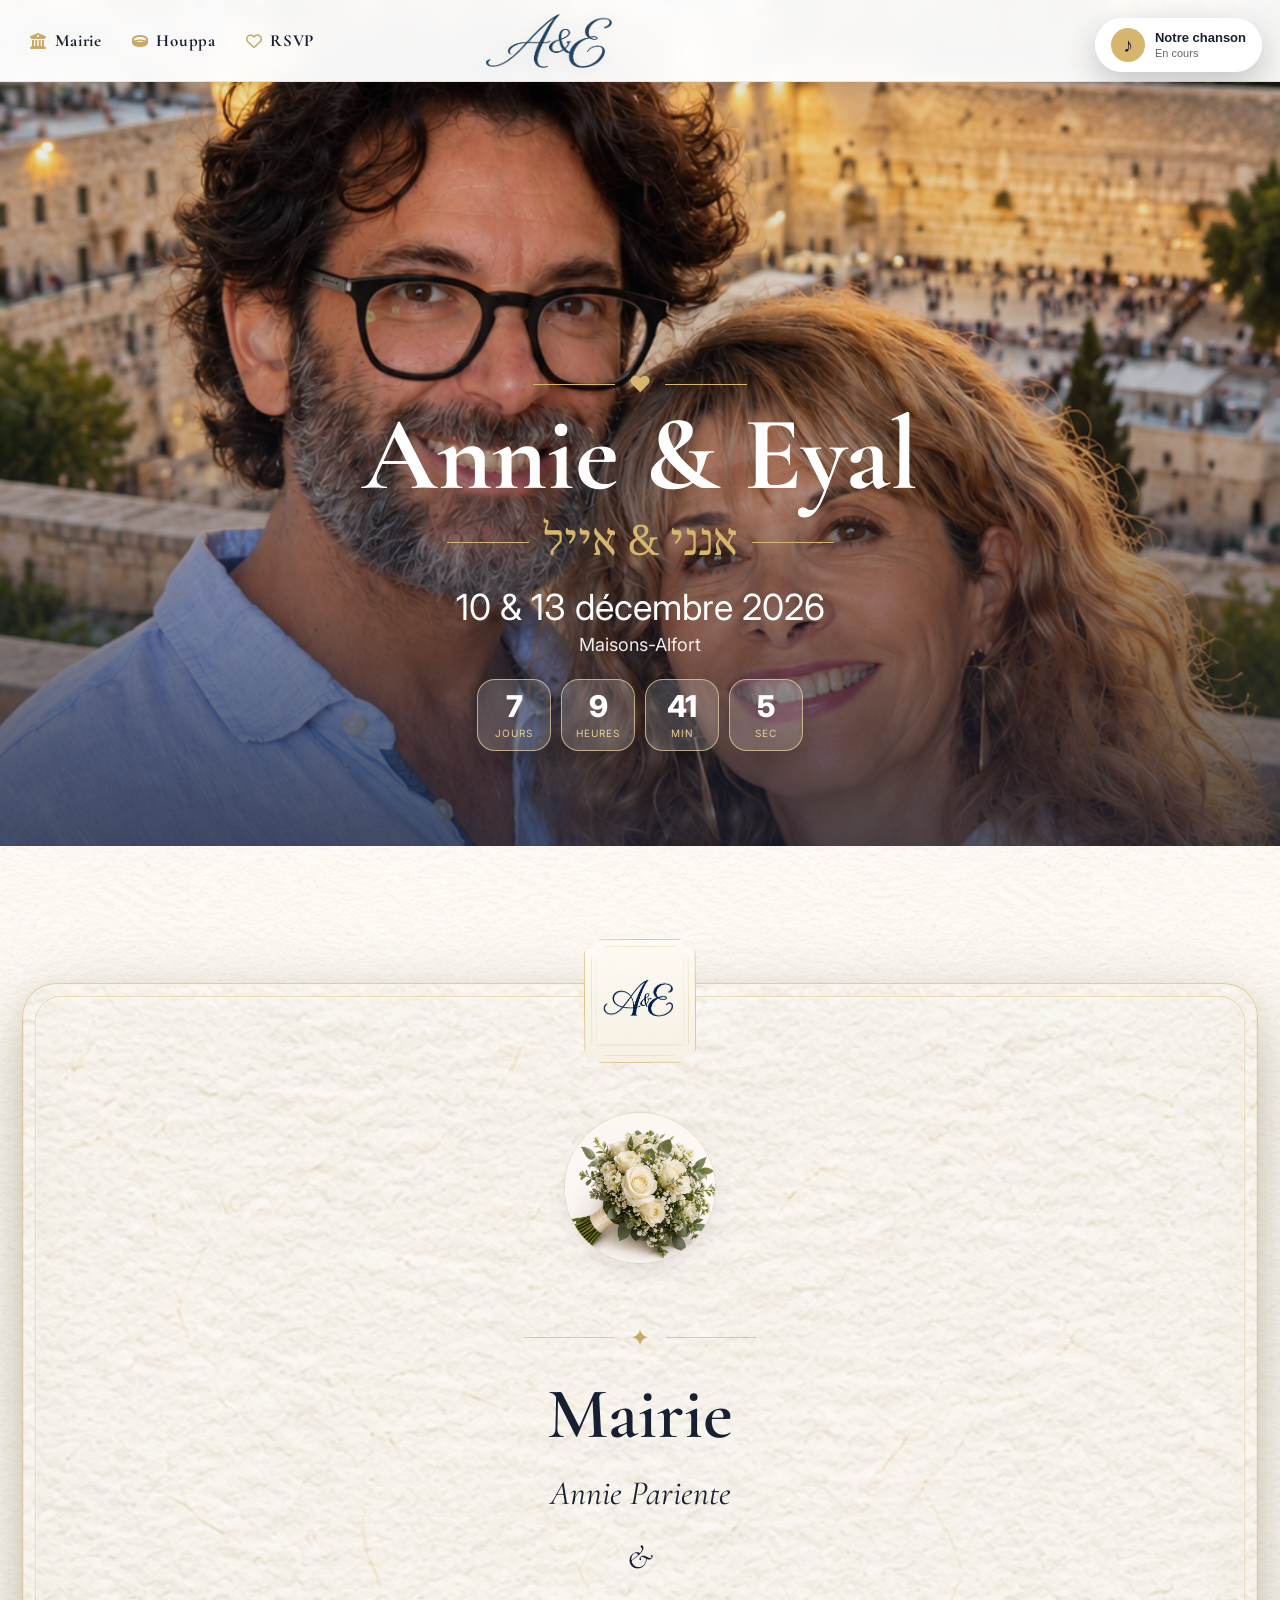
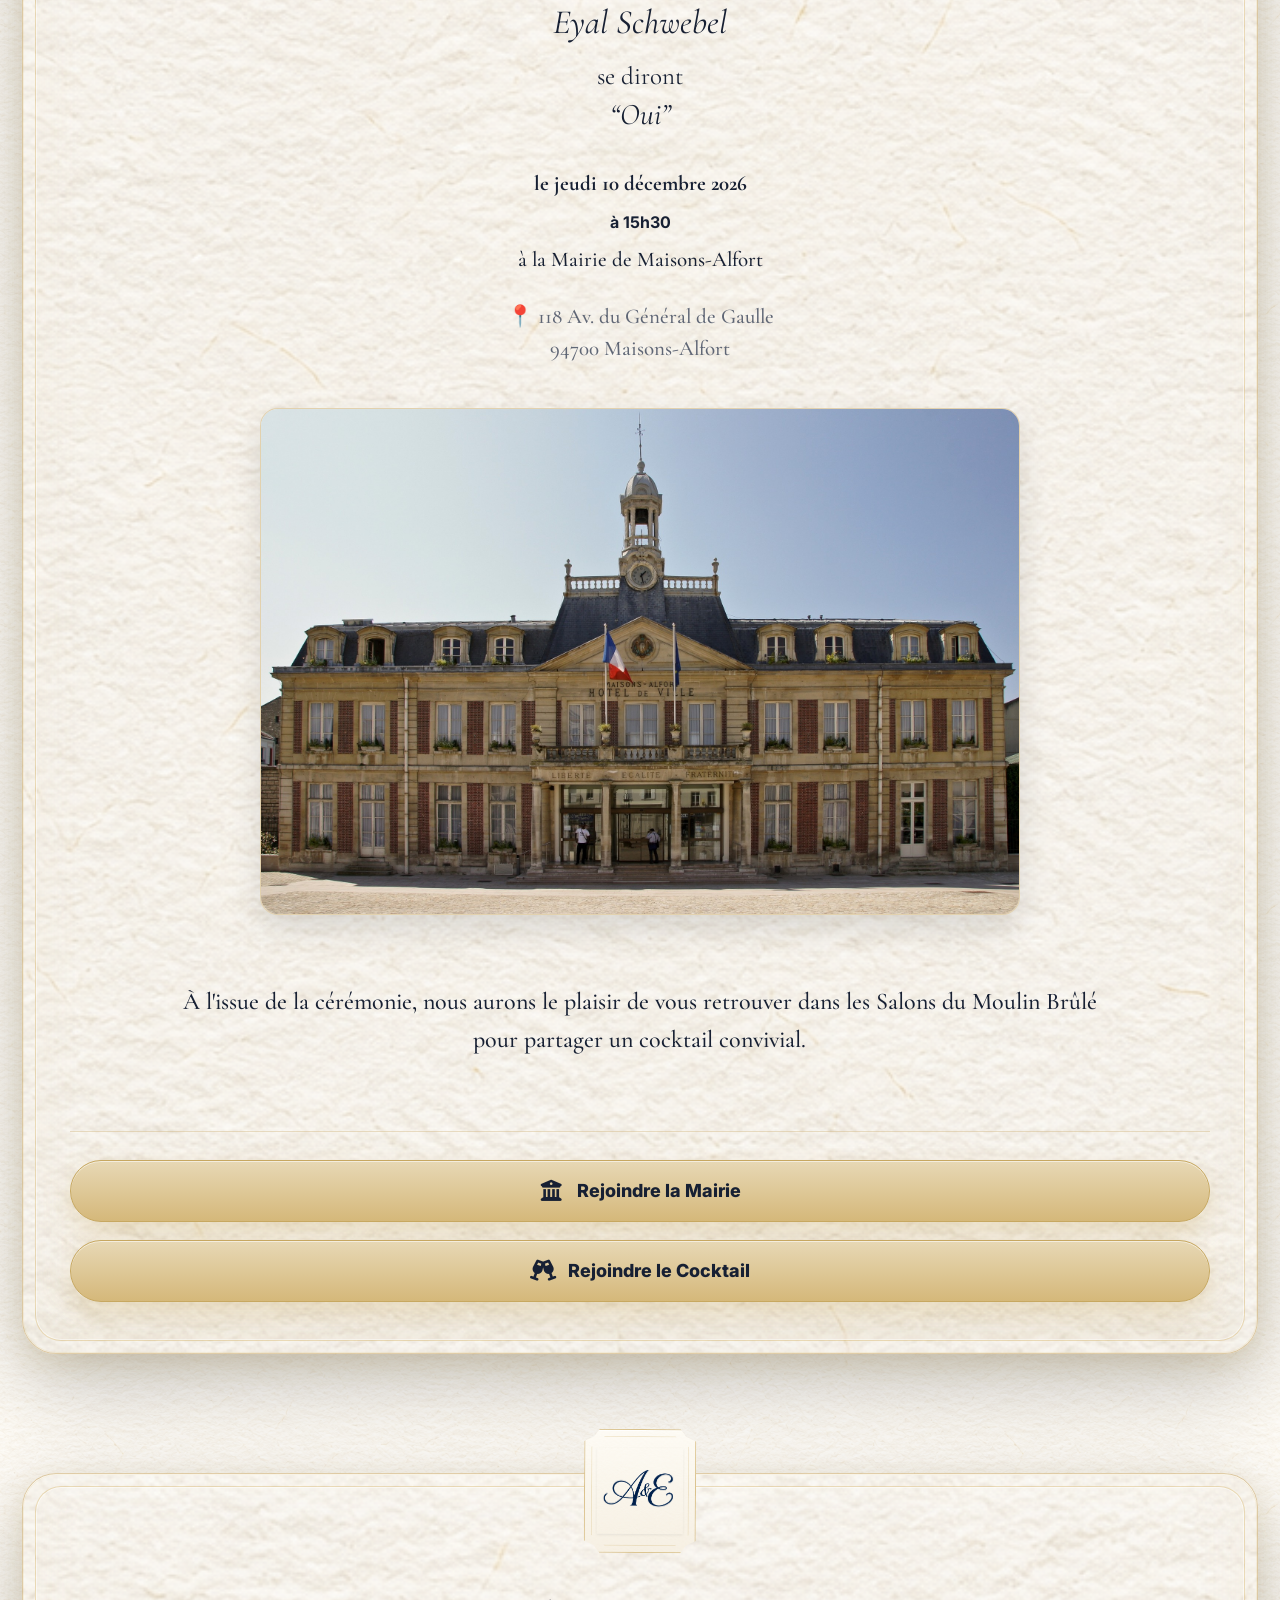
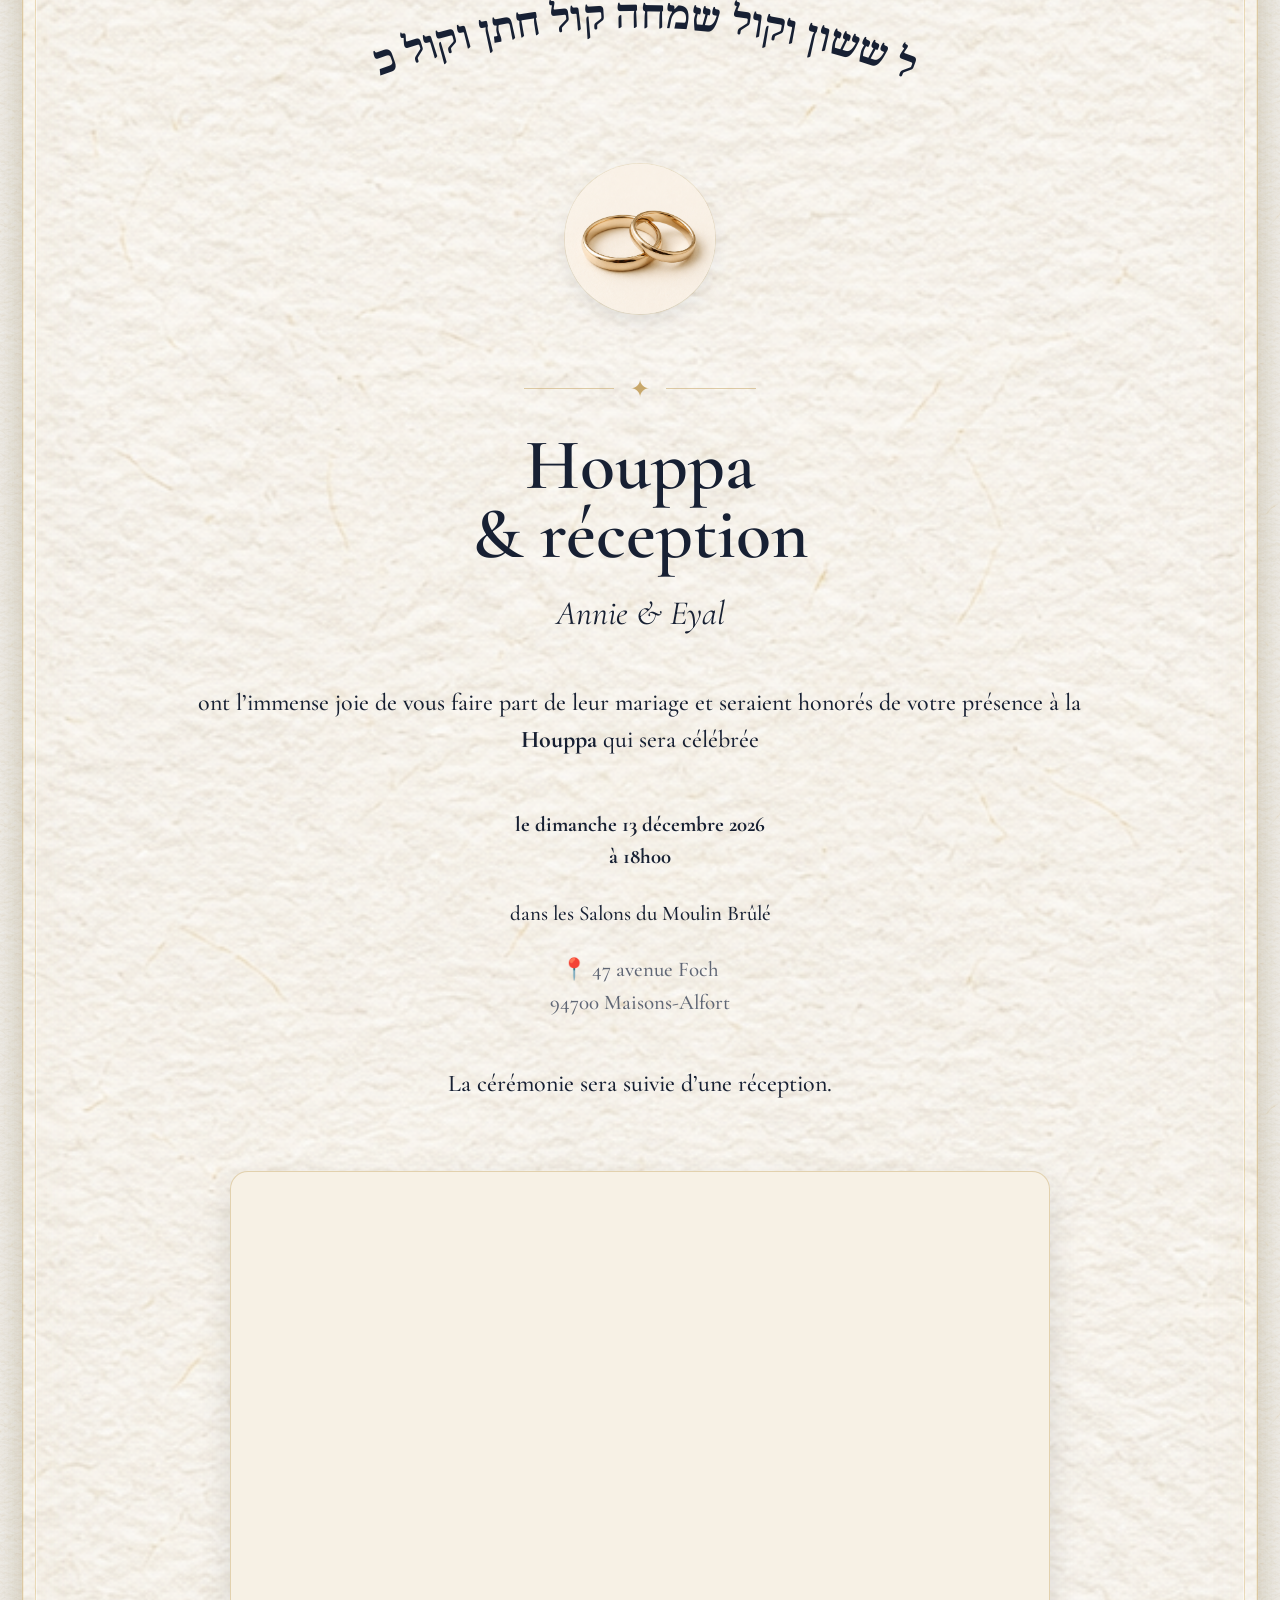
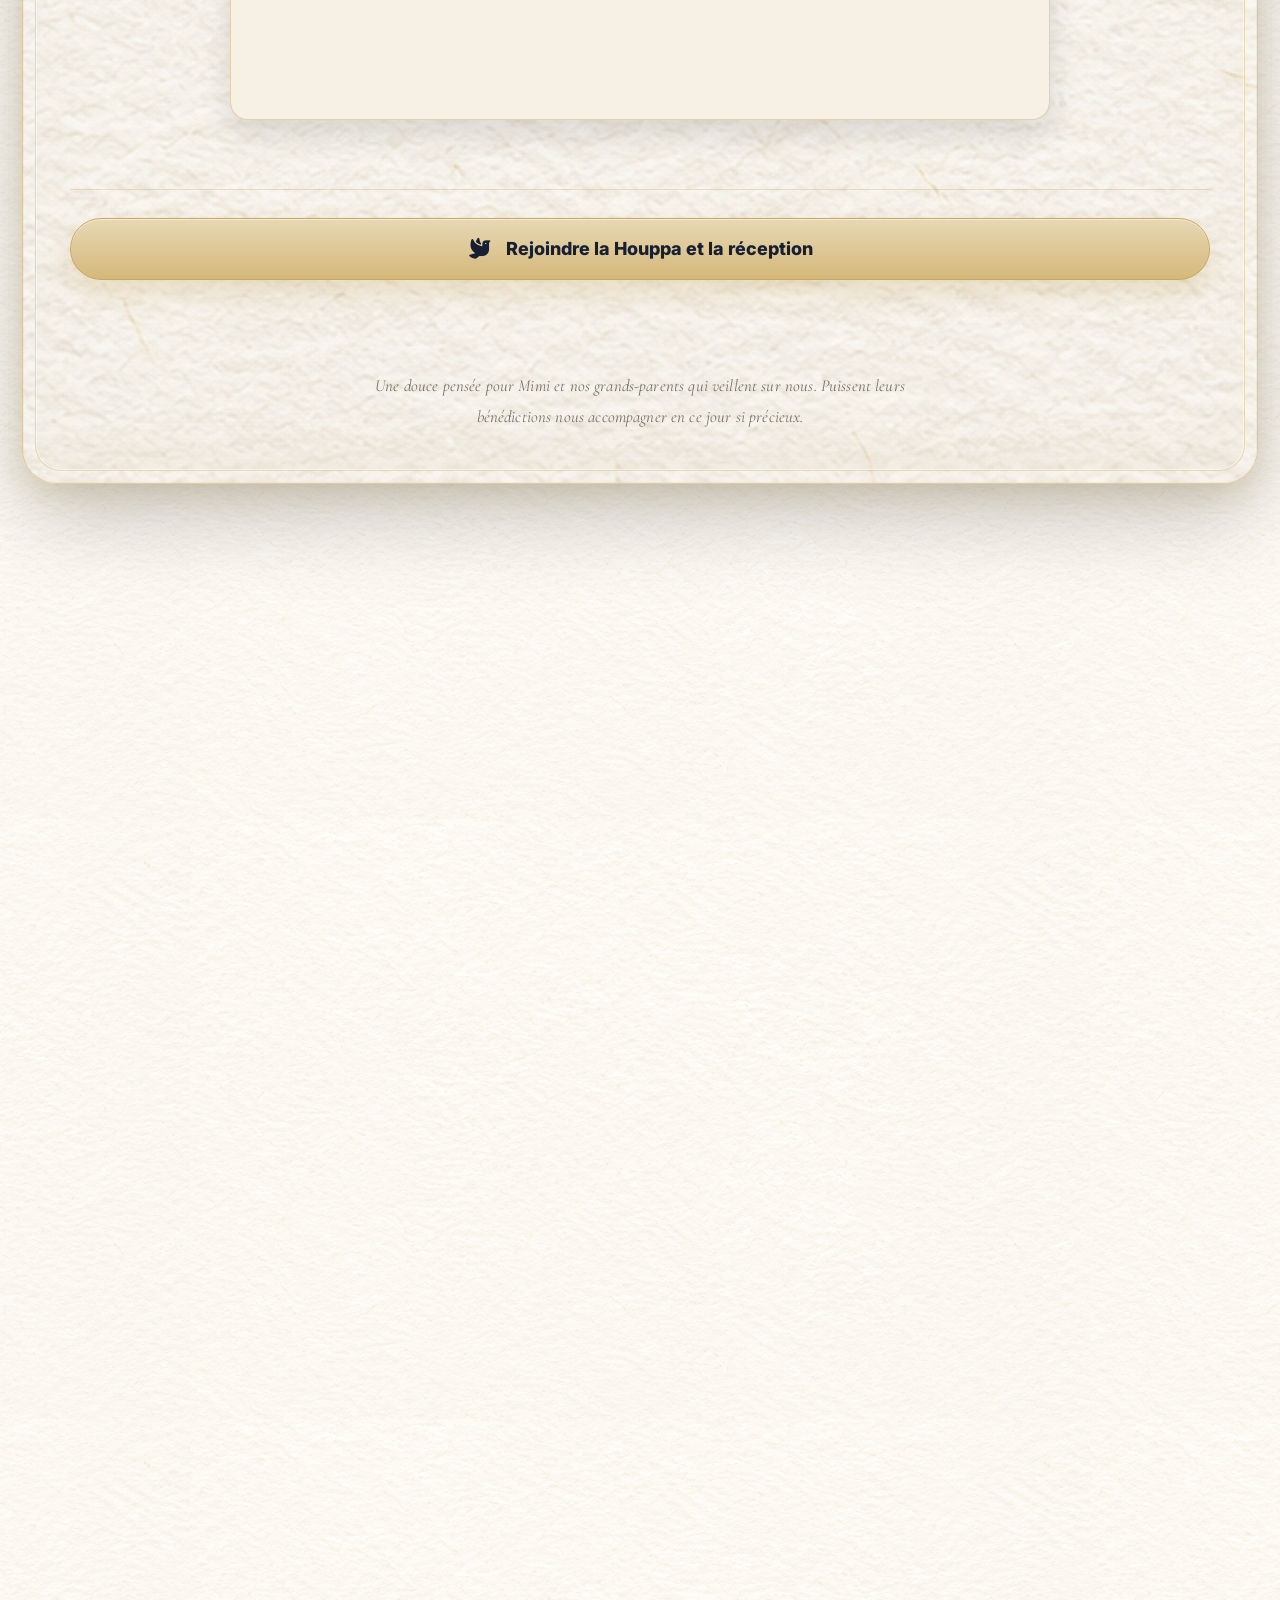
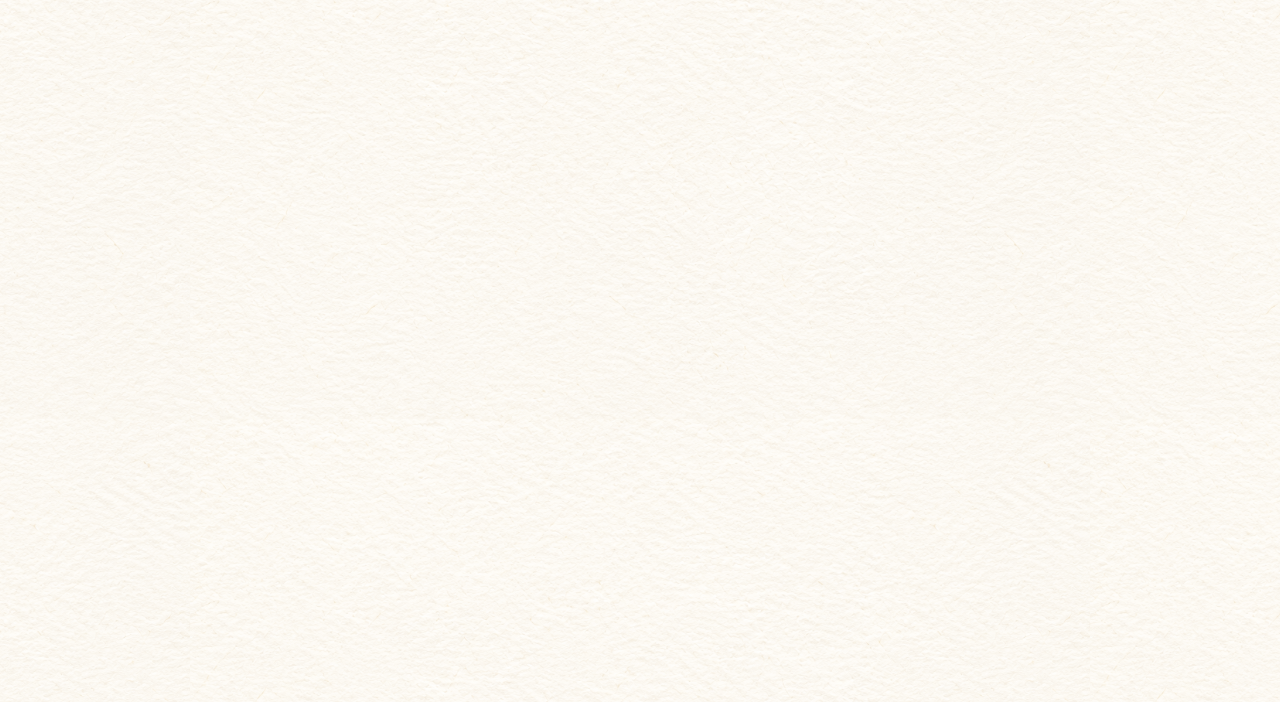
==== commit 4455e064: "Update index.html" ====
--- a/index.html
+++ b/index.html
@@ -10,7 +10,7 @@
 
 <title>Mariage Annie & Eyal</title>
 
-<link rel="stylesheet" href="style.css?v=71.0" />
+<link rel="stylesheet" href="style.css?v=72.0" />
 
 <!-- Favicons -->
 <link rel="icon" type="image/svg+xml" href="/favicon.svg">
--- a/style.css
+++ b/style.css
@@ -143,7 +143,7 @@
   z-index: 0;
   background:
     linear-gradient(to bottom, rgba(23, 32, 51, .10), rgba(23, 32, 51, .30), rgba(23, 32, 51, .72)),
-    url("url("nous.png")") center / cover no-repeat;
+    url("url("nous-jerusalem")") center / cover no-repeat;
   transform: translateY(0) scale(1.08);
   will-change: transform;
 }
@@ -2623,3 +2623,51 @@
     will-change: auto !important;
   }
 }
+
+
+/* ==========================================================
+   HERO FINAL — PHOTO DESKTOP + MOBILE
+   DOIT RESTER TOUT EN BAS DU CSS
+========================================================== */
+
+/* DESKTOP */
+@media (min-width: 761px) {
+
+  .hero-bg {
+    position: absolute !important;
+    inset: 0 !important;
+
+    background:
+      linear-gradient(
+        to bottom,
+        rgba(23, 32, 51, .05) 0%,
+        rgba(23, 32, 51, .15) 45%,
+        rgba(23, 32, 51, .72) 100%
+      ),
+      url("nous.png") center 38% / cover no-repeat !important;
+
+    transform: none !important;
+    will-change: auto !important;
+  }
+}
+
+/* MOBILE */
+@media (max-width: 760px) {
+
+  .hero-bg {
+    position: absolute !important;
+    inset: 0 !important;
+
+    background:
+      linear-gradient(
+        to bottom,
+        rgba(23, 32, 51, .05) 0%,
+        rgba(23, 32, 51, .15) 45%,
+        rgba(23, 32, 51, .72) 100%
+      ),
+      url("nous.png") center center / cover no-repeat !important;
+
+    transform: none !important;
+    will-change: auto !important;
+  }
+}
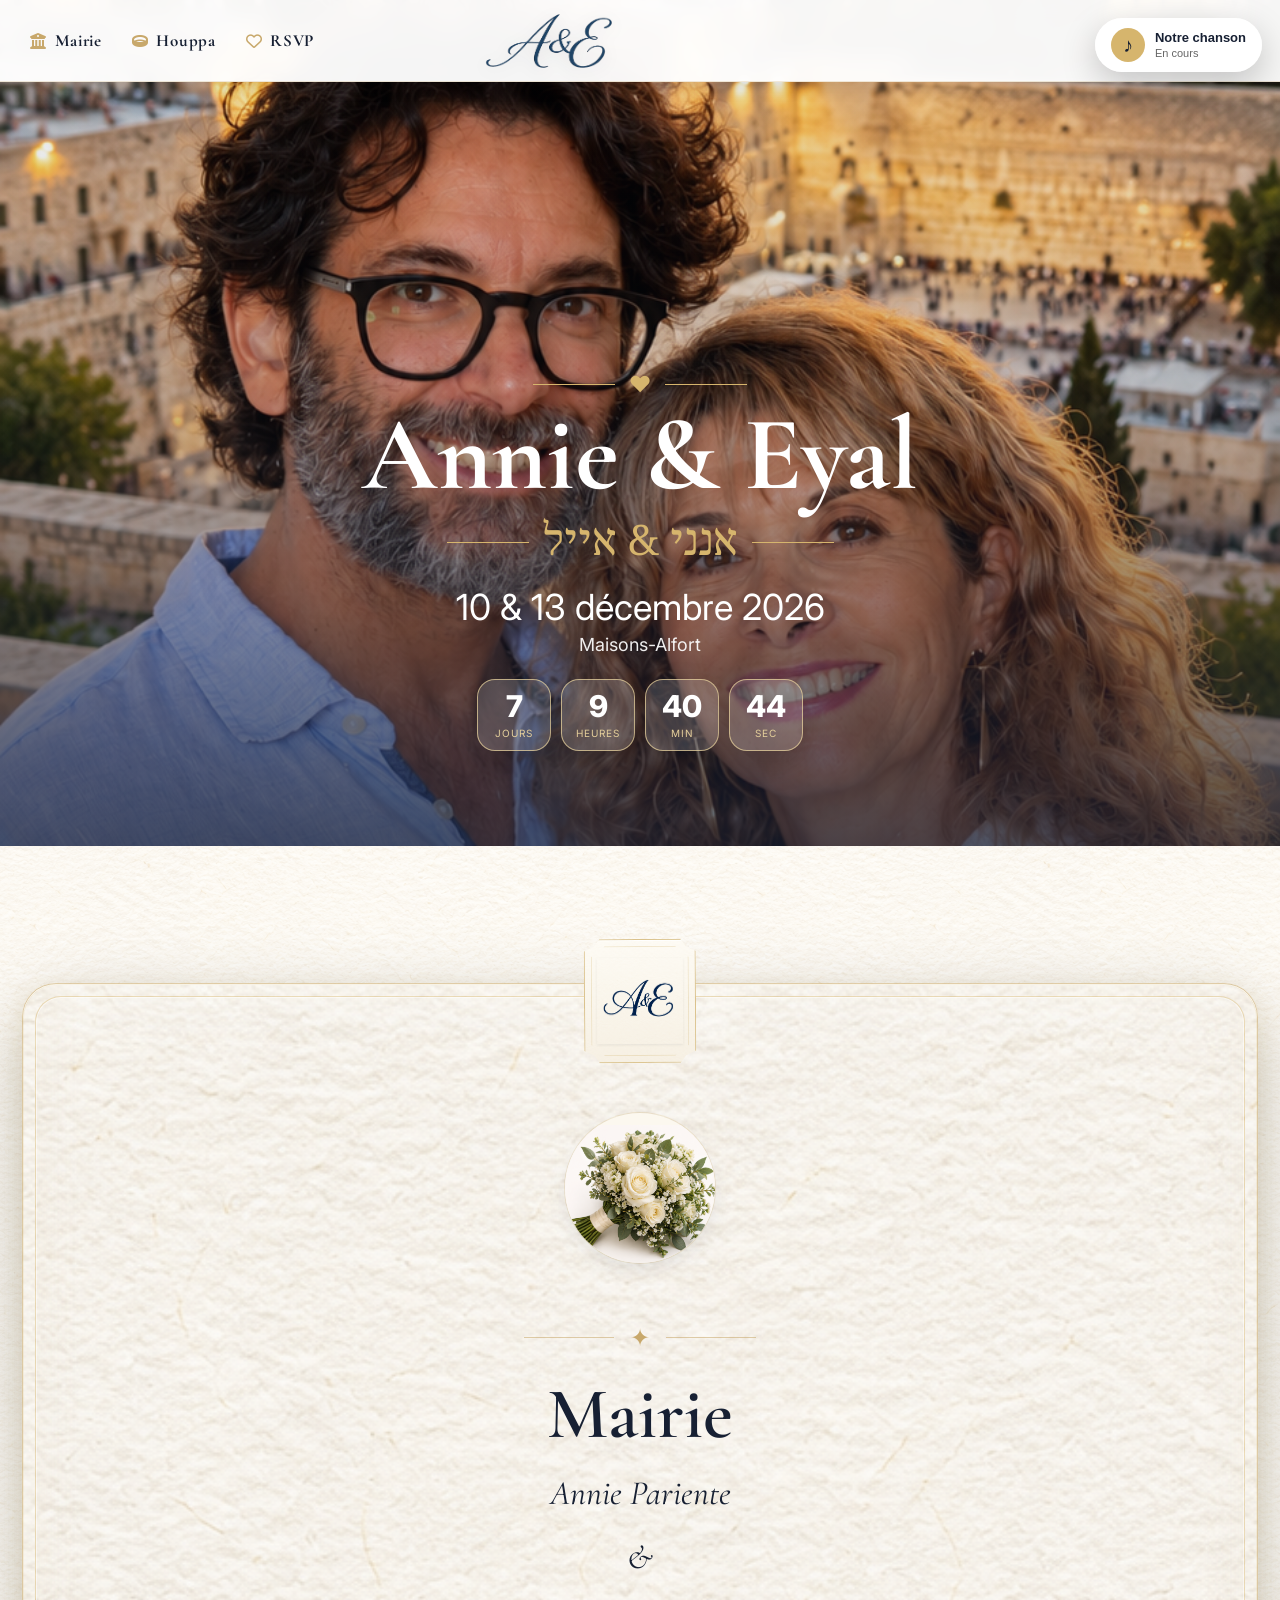
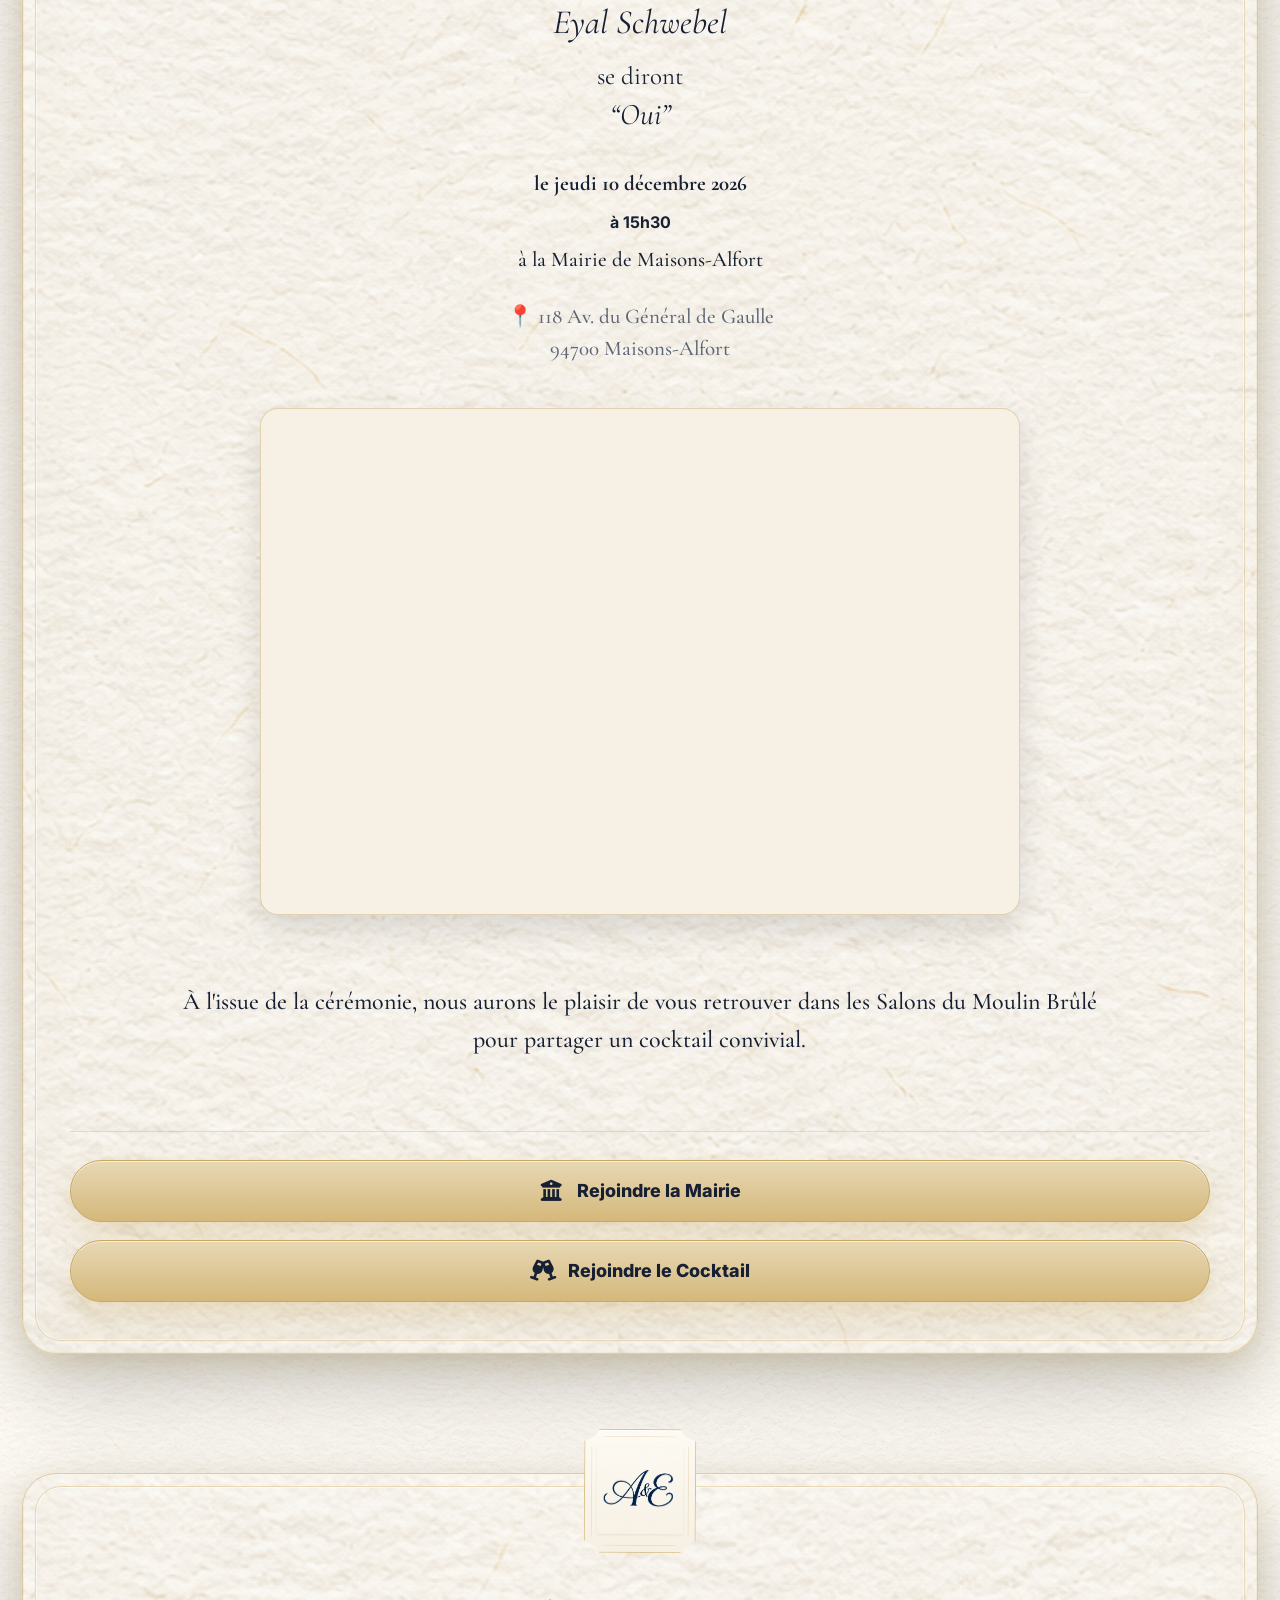
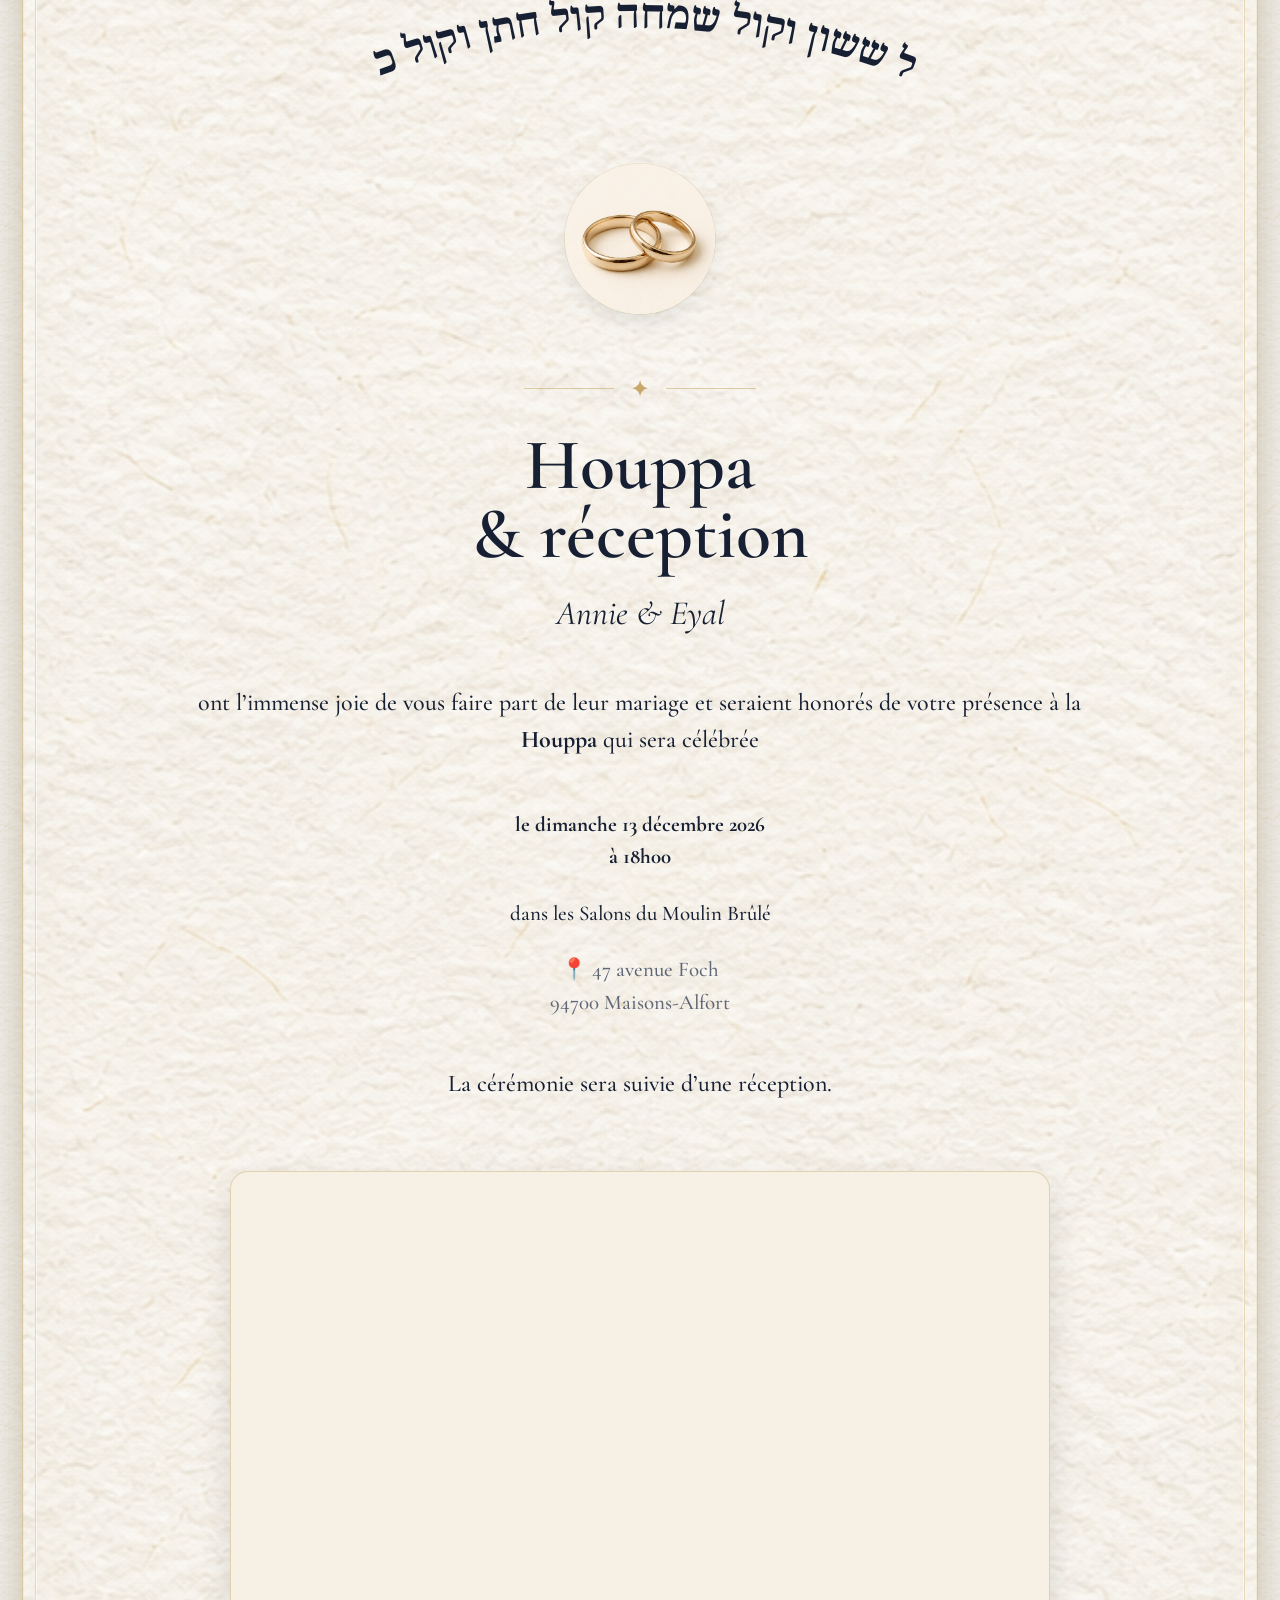
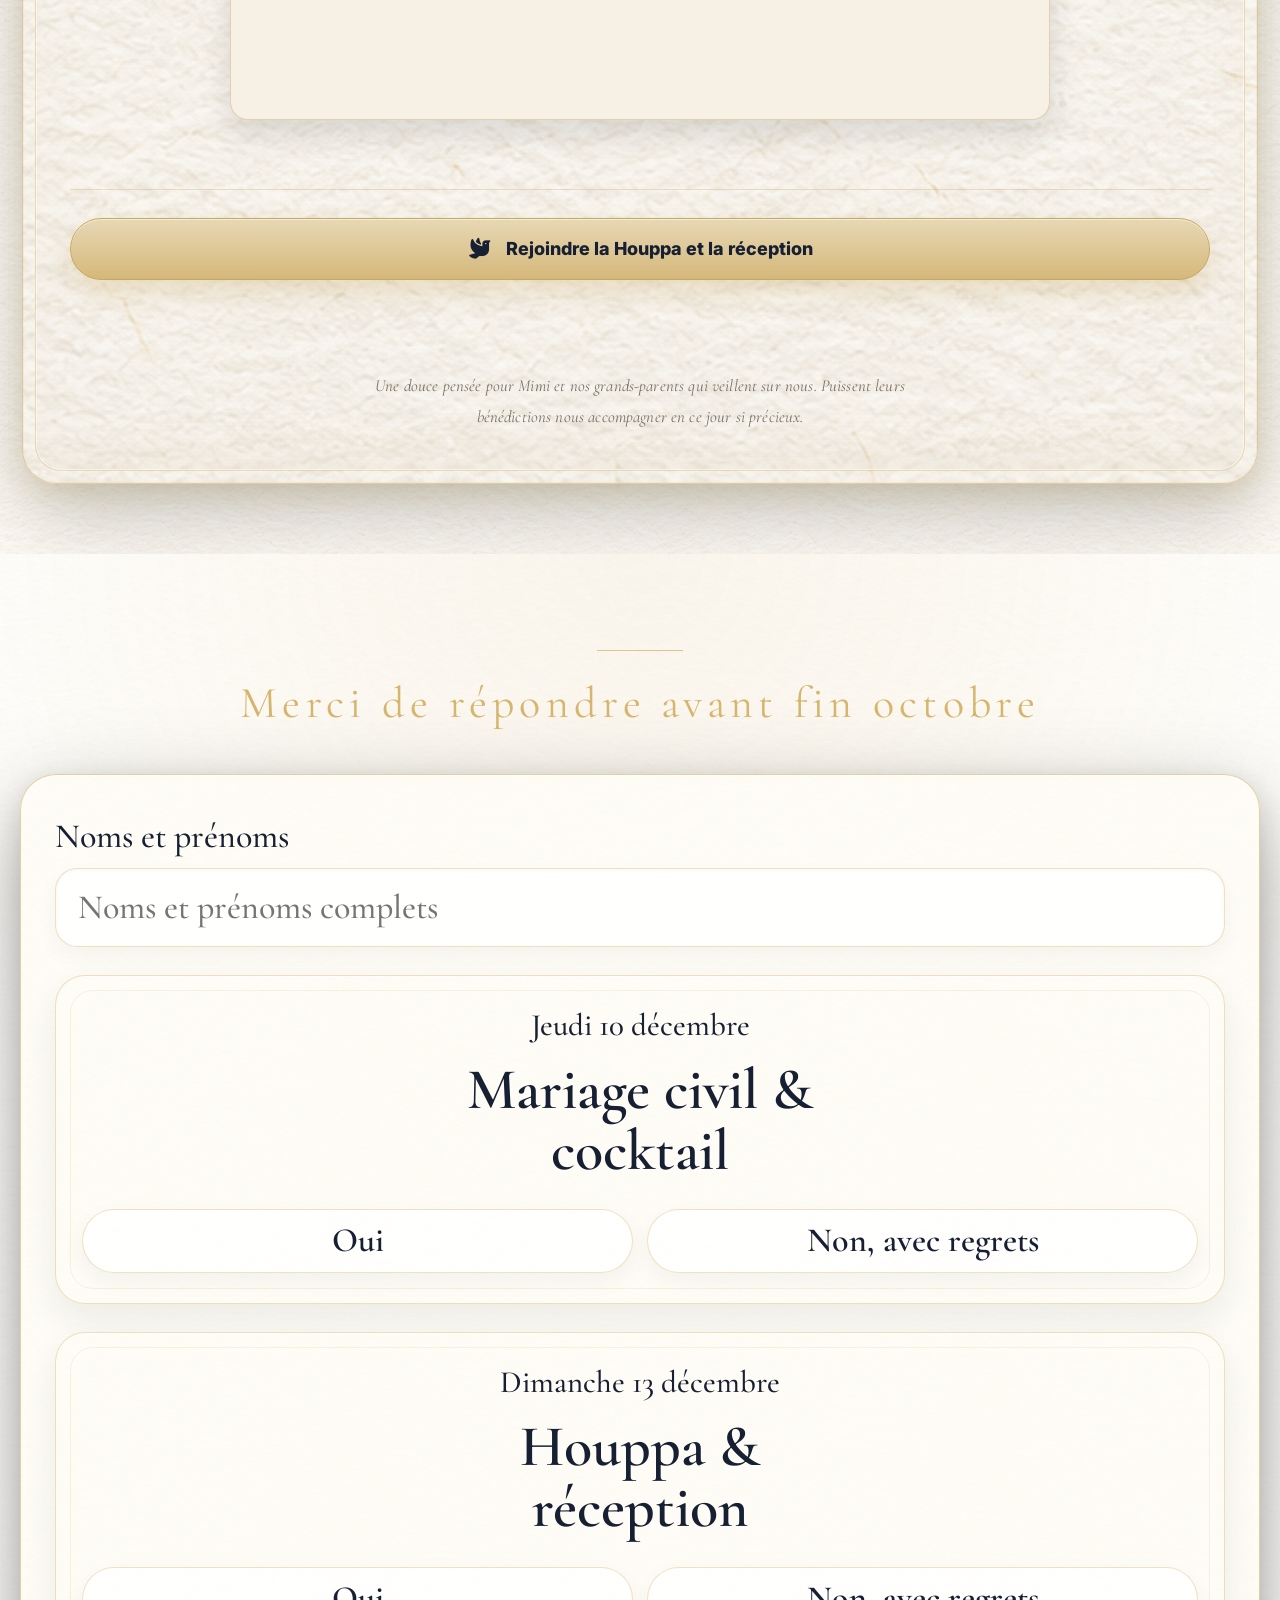
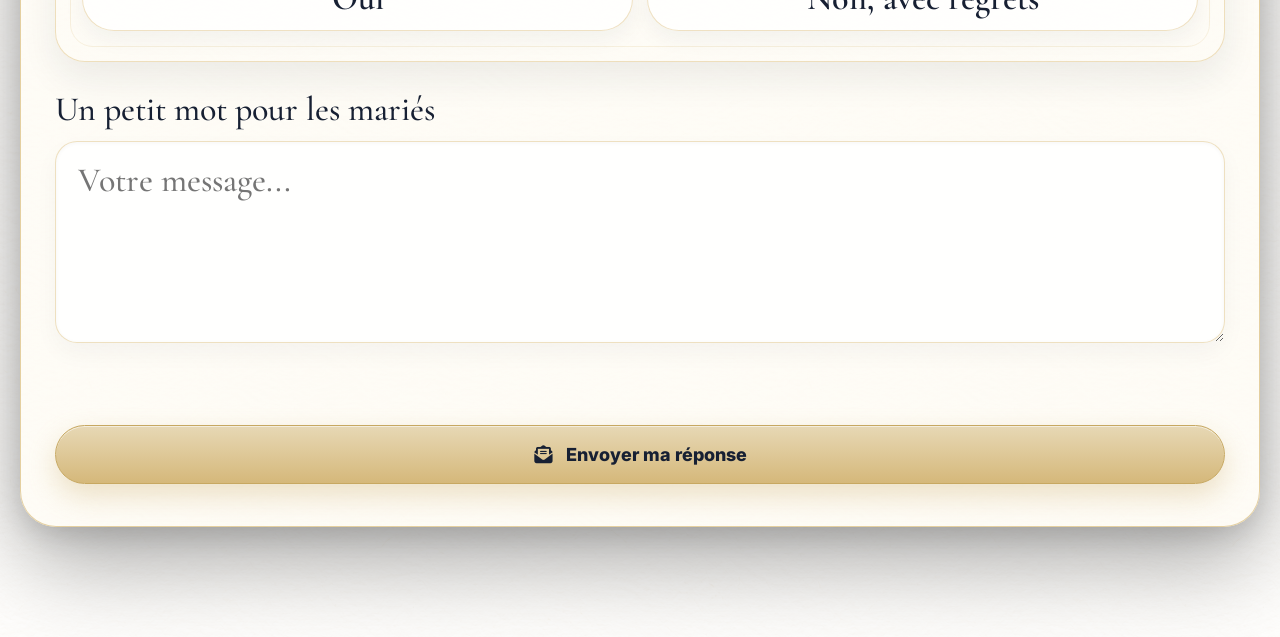
==== commit e2de6360: "Update index.html" ====
--- a/index.html
+++ b/index.html
@@ -21,22 +21,26 @@
 
 <meta name="theme-color" content="#071c4d">
 
-<!-- Open Graph -->
-<meta property="og:title" content="Mariage Annie & Eyal">
-<meta property="og:description" content="13 décembre 2026 • Notre mariage">
+<!-- Open Graph / WhatsApp / iMessage / réseaux sociaux -->
 <meta property="og:type" content="website">
-<meta property="og:url" content="https://annie-et-eyal.fr">
-<meta property="og:image" content="https://annie-et-eyal.fr/logo-share.png">
-<meta property="og:image:secure_url" content="https://annie-et-eyal.fr/logo-share.png">
-<meta property="og:image:type" content="image/png">
+<meta property="og:site_name" content="Annie & Eyal">
+<meta property="og:url" content="https://annie-et-eyal.fr/">
+
+<meta property="og:title" content="Annie & Eyal — Notre mariage">
+<meta property="og:description" content="10 & 13 décembre 2026 • Maisons-Alfort">
+
+<meta property="og:image" content="https://annie-et-eyal.fr/logo-share-v2.jpg">
+<meta property="og:image:secure_url" content="https://annie-et-eyal.fr/logo-share-v2.jpg">
+<meta property="og:image:type" content="image/jpeg">
 <meta property="og:image:width" content="1200">
-<meta property="og:image:height" content="1200">
-
-<!-- Twitter / WhatsApp -->
+<meta property="og:image:height" content="630">
+<meta property="og:image:alt" content="Annie & Eyal — 10 & 13 décembre 2026">
+
+<!-- X / autres applications compatibles -->
 <meta name="twitter:card" content="summary_large_image">
-<meta name="twitter:title" content="Mariage Annie & Eyal">
-<meta name="twitter:description" content="13 décembre 2026 • Notre mariage">
-<meta name="twitter:image" content="https://annie-et-eyal.fr/logo-share.png">
+<meta name="twitter:title" content="Annie & Eyal — Notre mariage">
+<meta name="twitter:description" content="10 & 13 décembre 2026 • Maisons-Alfort">
+<meta name="twitter:image" content="https://annie-et-eyal.fr/logo-share-v2.jpg">
 
 </head>
 <body>
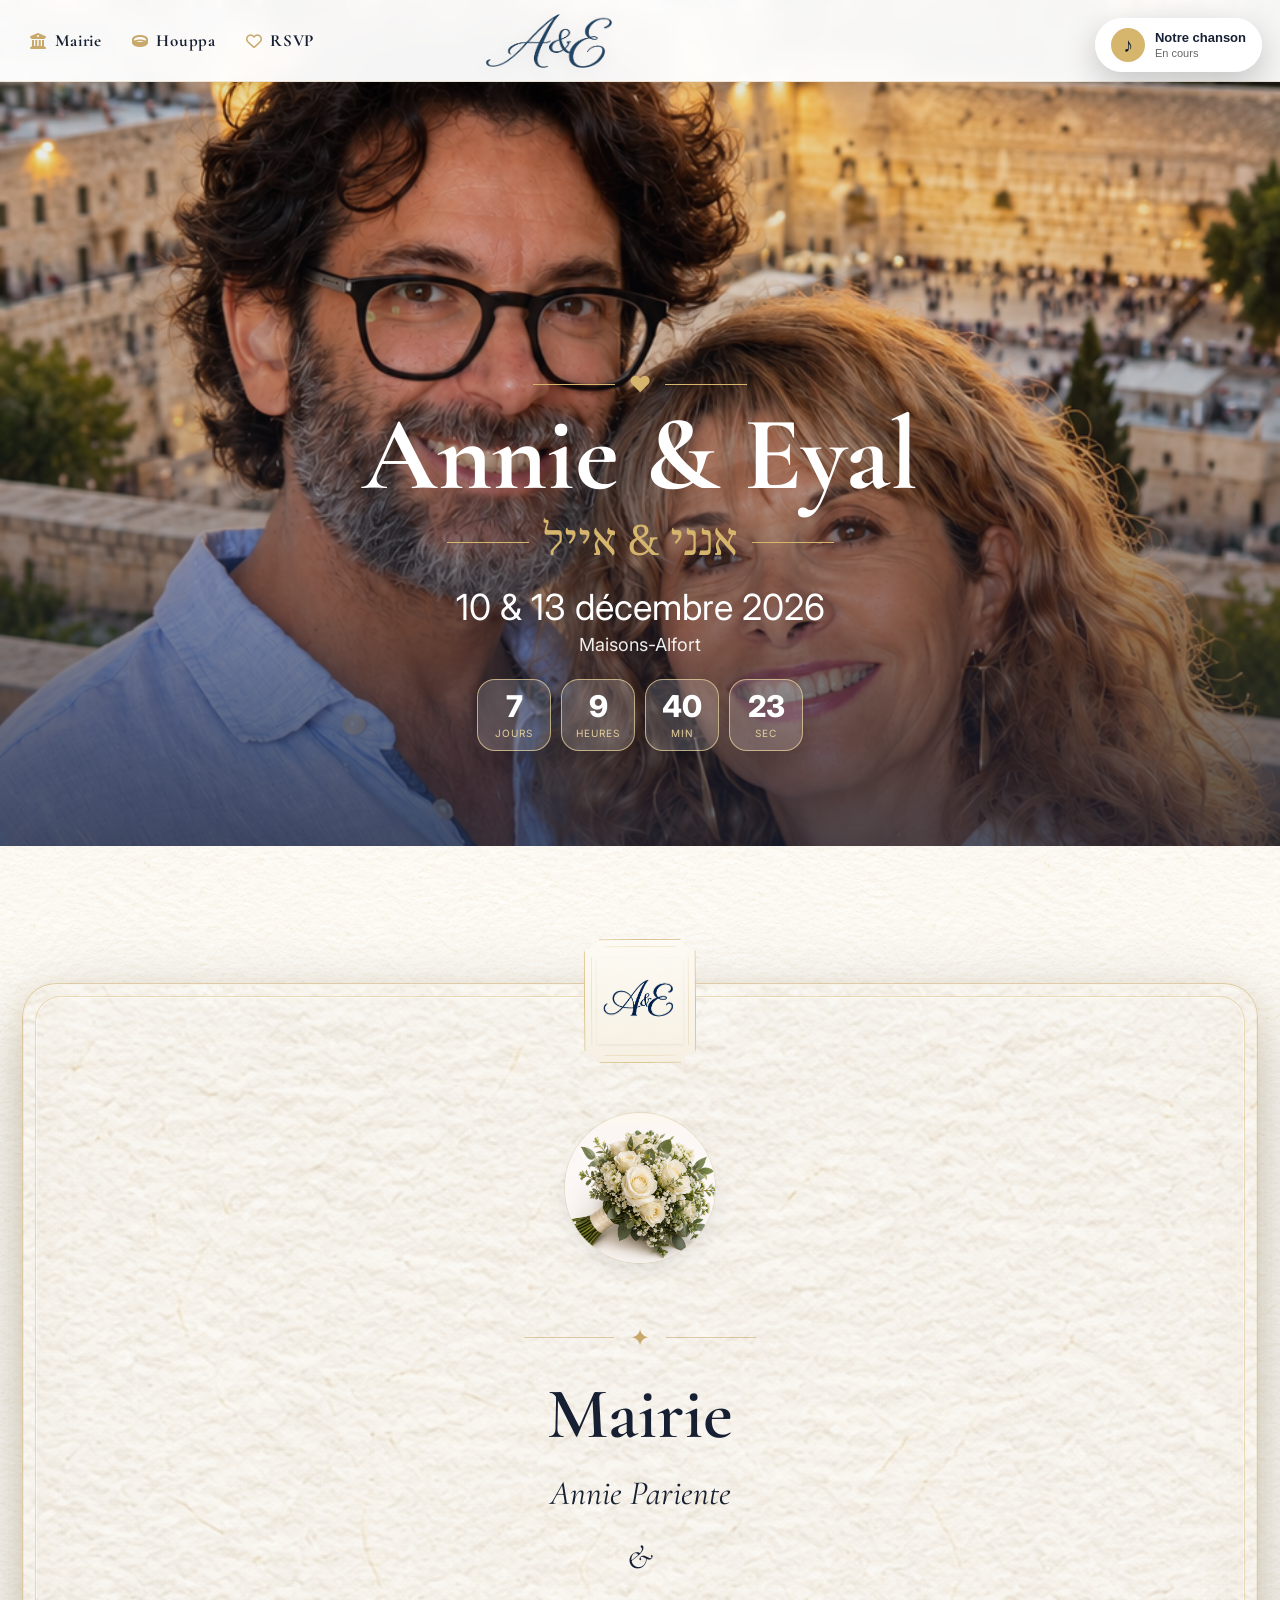
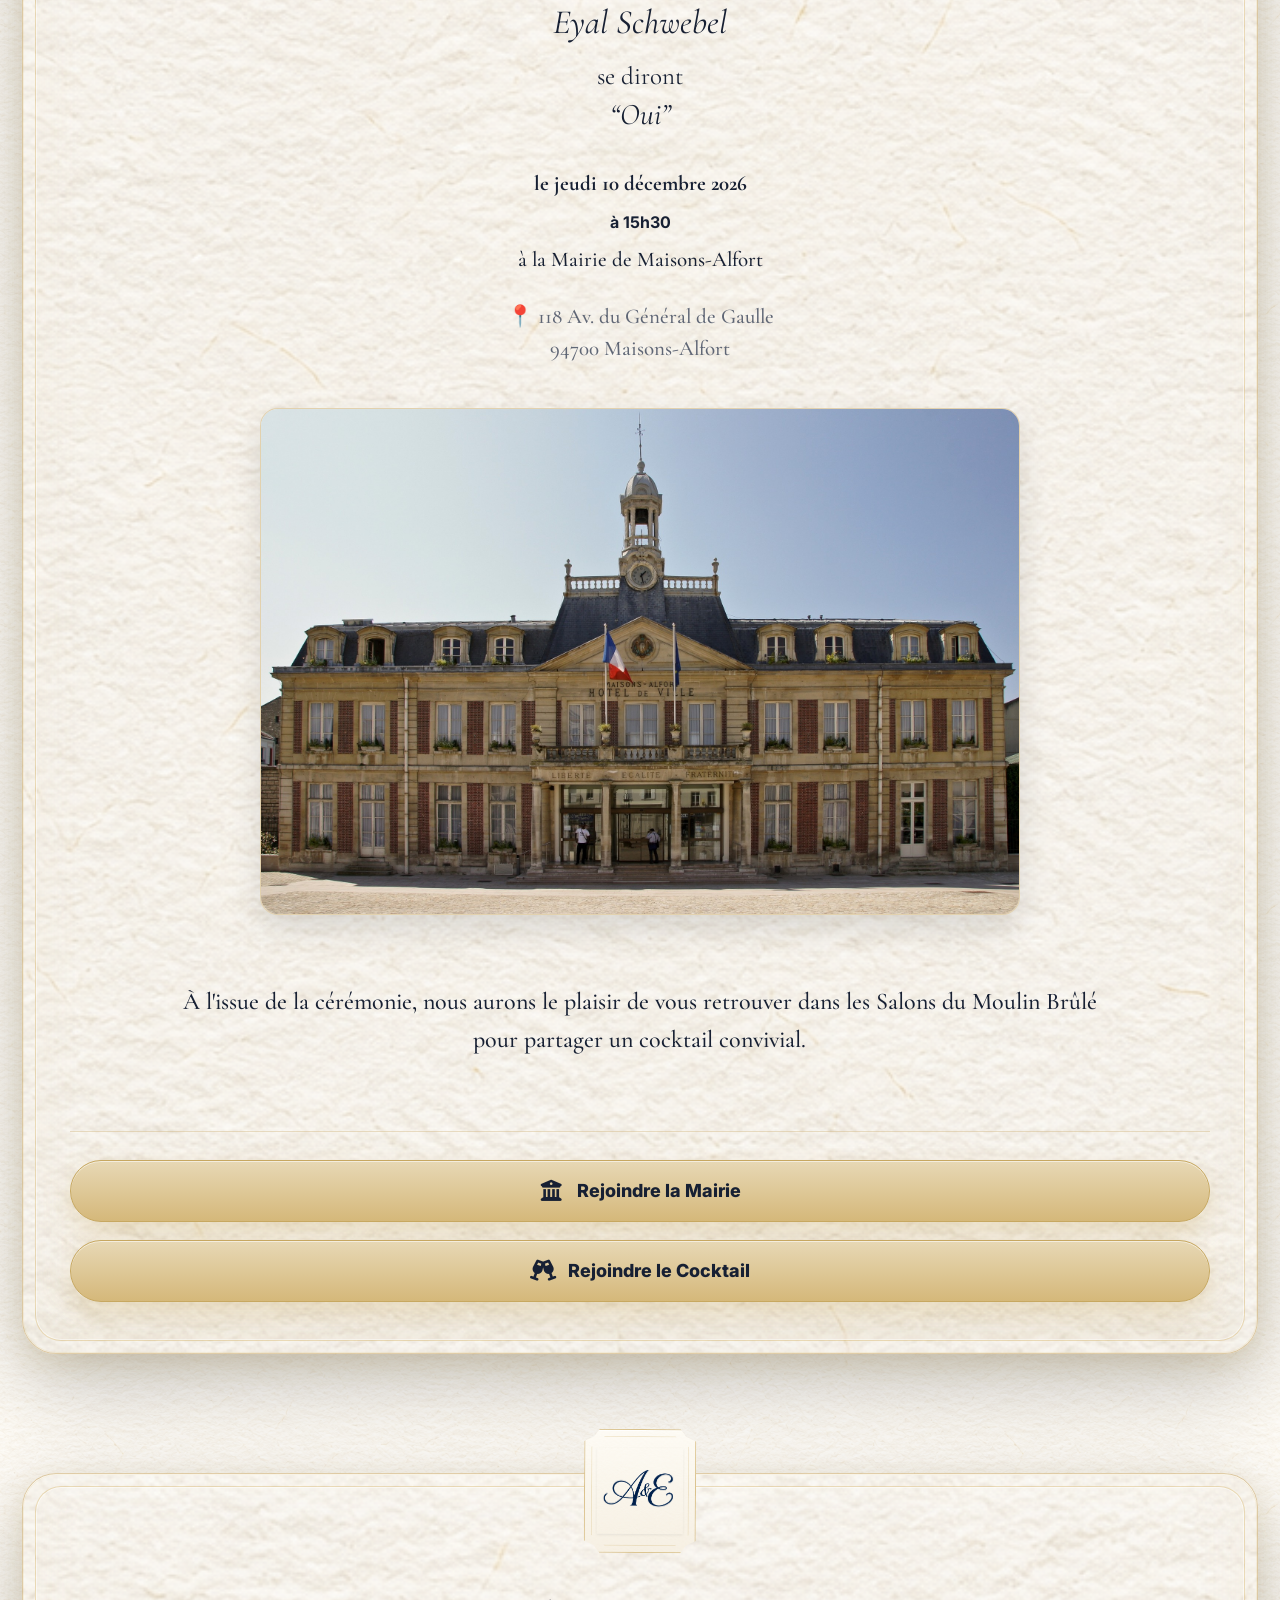
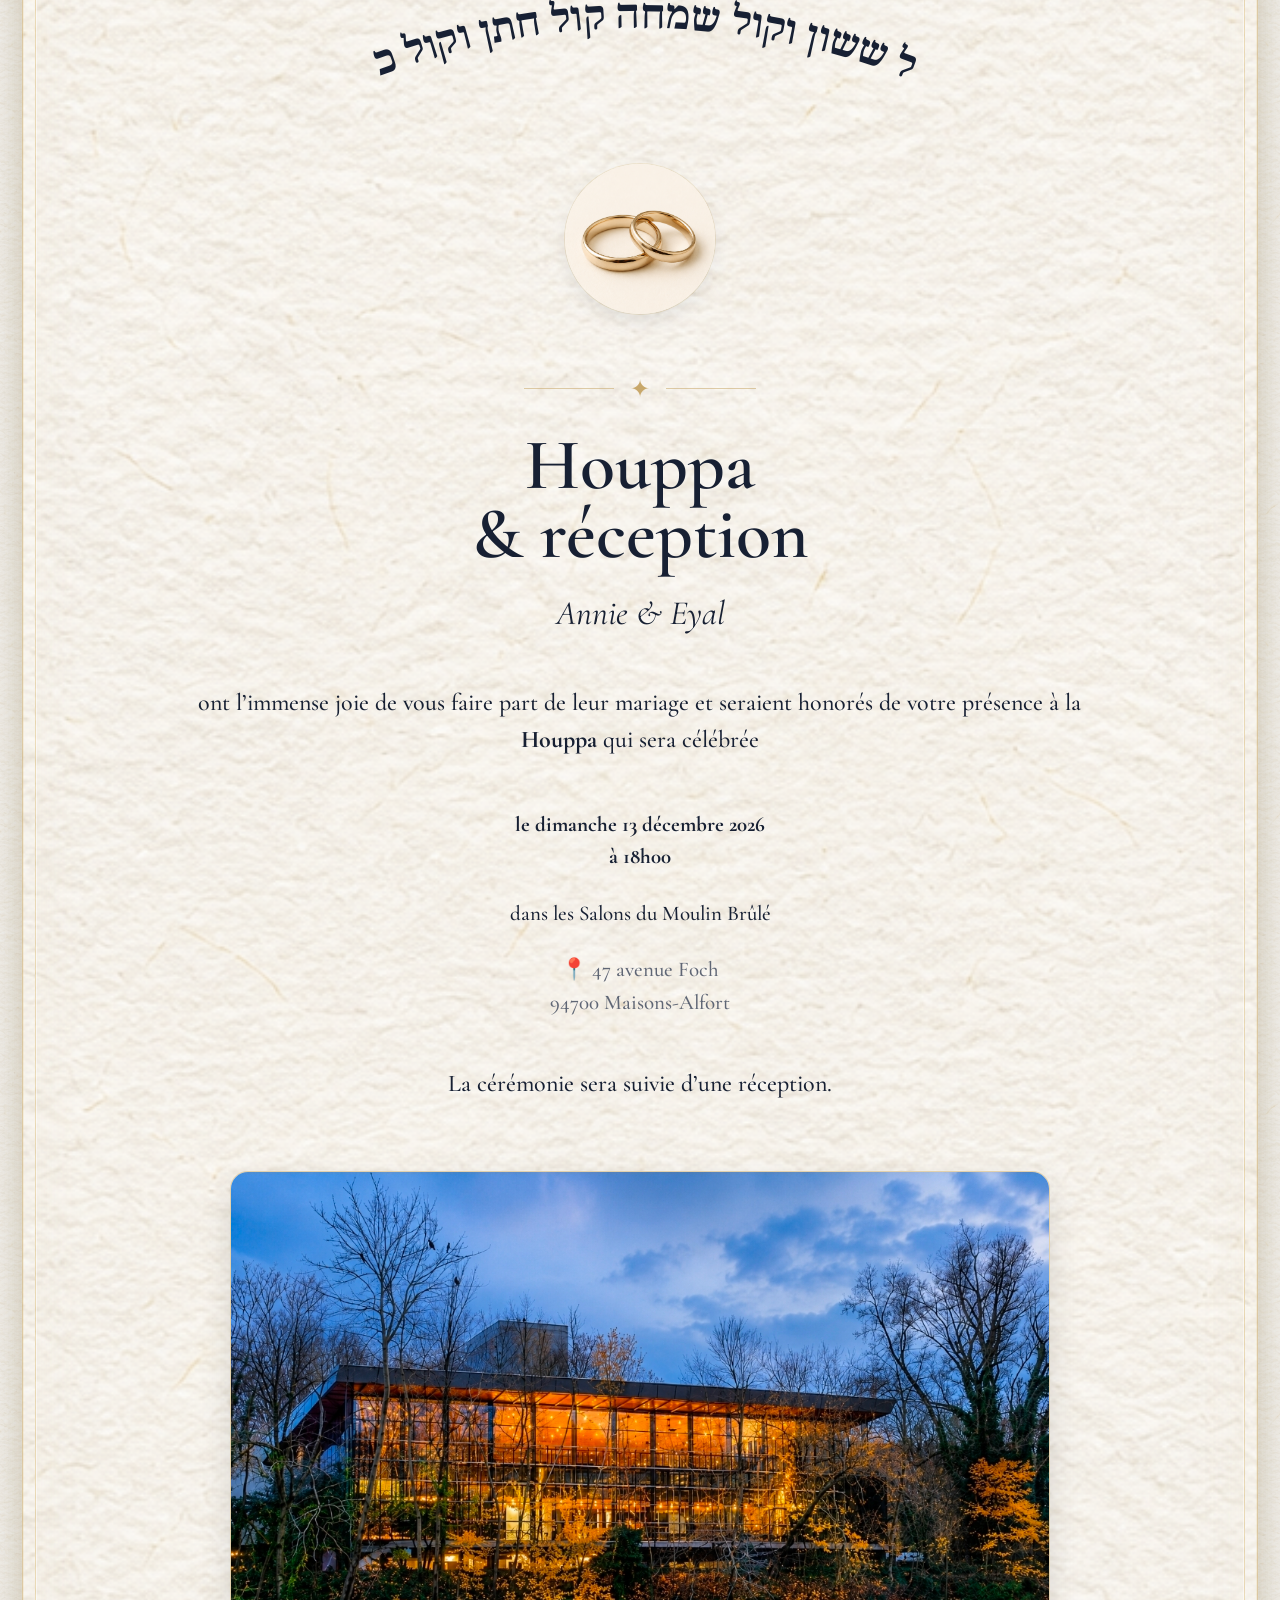
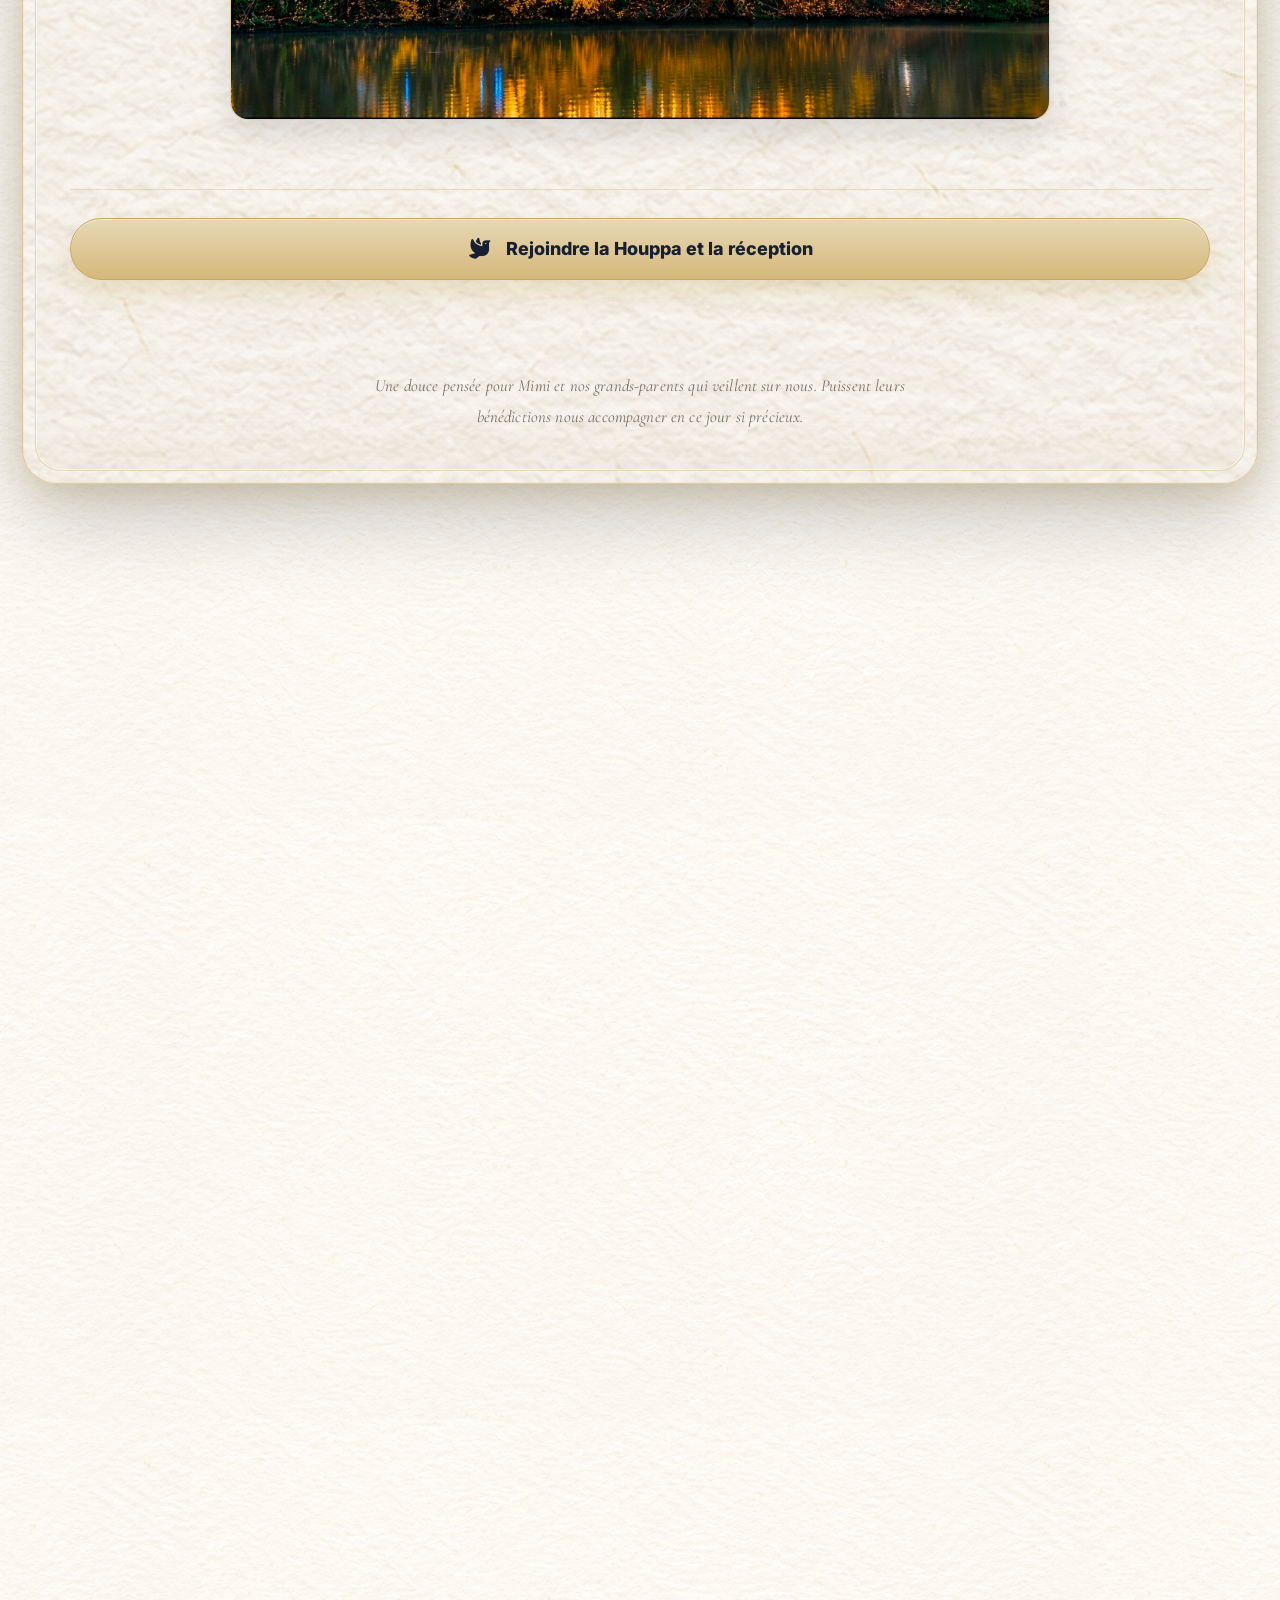
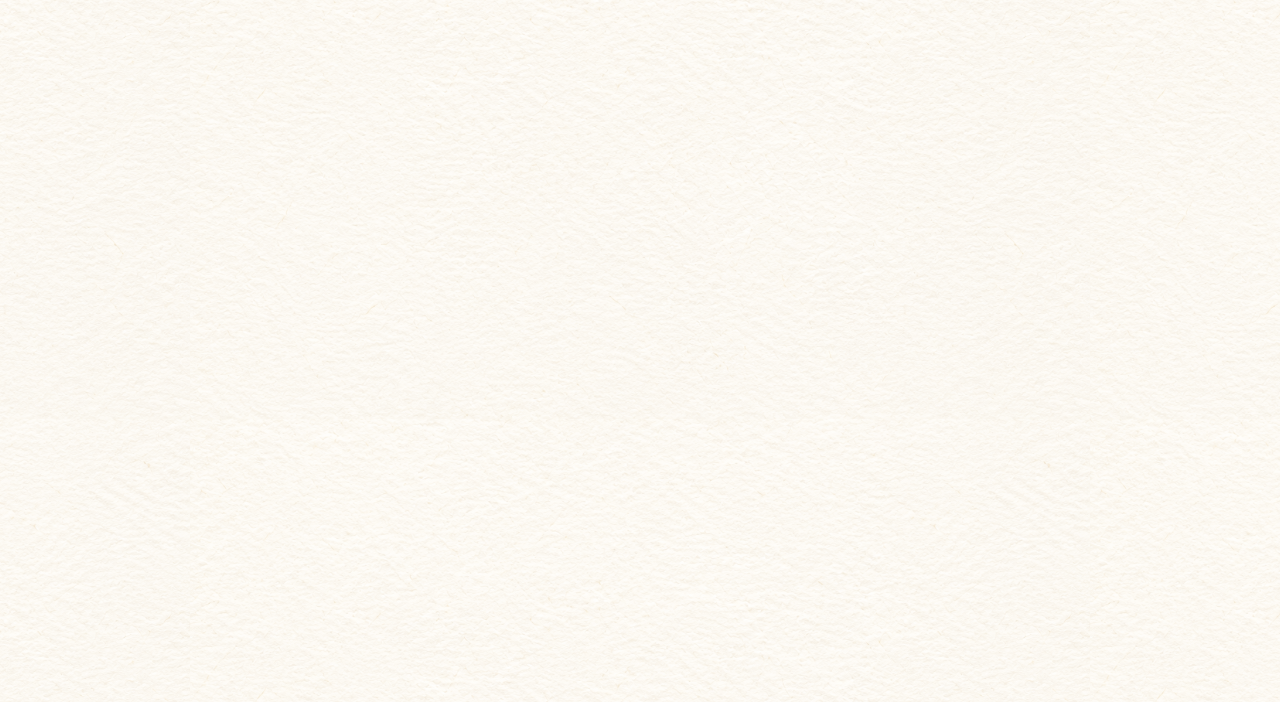
==== commit e3fcd8e5: "Update index.html" ====
--- a/index.html
+++ b/index.html
@@ -21,7 +21,7 @@
 
 <meta name="theme-color" content="#071c4d">
 
-<!-- Open Graph / WhatsApp / iMessage / réseaux sociaux -->
+<!-- Open Graph / WhatsApp -->
 <meta property="og:type" content="website">
 <meta property="og:site_name" content="Annie & Eyal">
 <meta property="og:url" content="https://annie-et-eyal.fr/">
@@ -35,6 +35,12 @@
 <meta property="og:image:width" content="1200">
 <meta property="og:image:height" content="630">
 <meta property="og:image:alt" content="Annie & Eyal — 10 & 13 décembre 2026">
+
+<!-- X / autres applications -->
+<meta name="twitter:card" content="summary_large_image">
+<meta name="twitter:title" content="Annie & Eyal — Notre mariage">
+<meta name="twitter:description" content="10 & 13 décembre 2026 • Maisons-Alfort">
+<meta name="twitter:image" content="https://annie-et-eyal.fr/logo-share-v2.jpg">
 
 <!-- X / autres applications compatibles -->
 <meta name="twitter:card" content="summary_large_image">
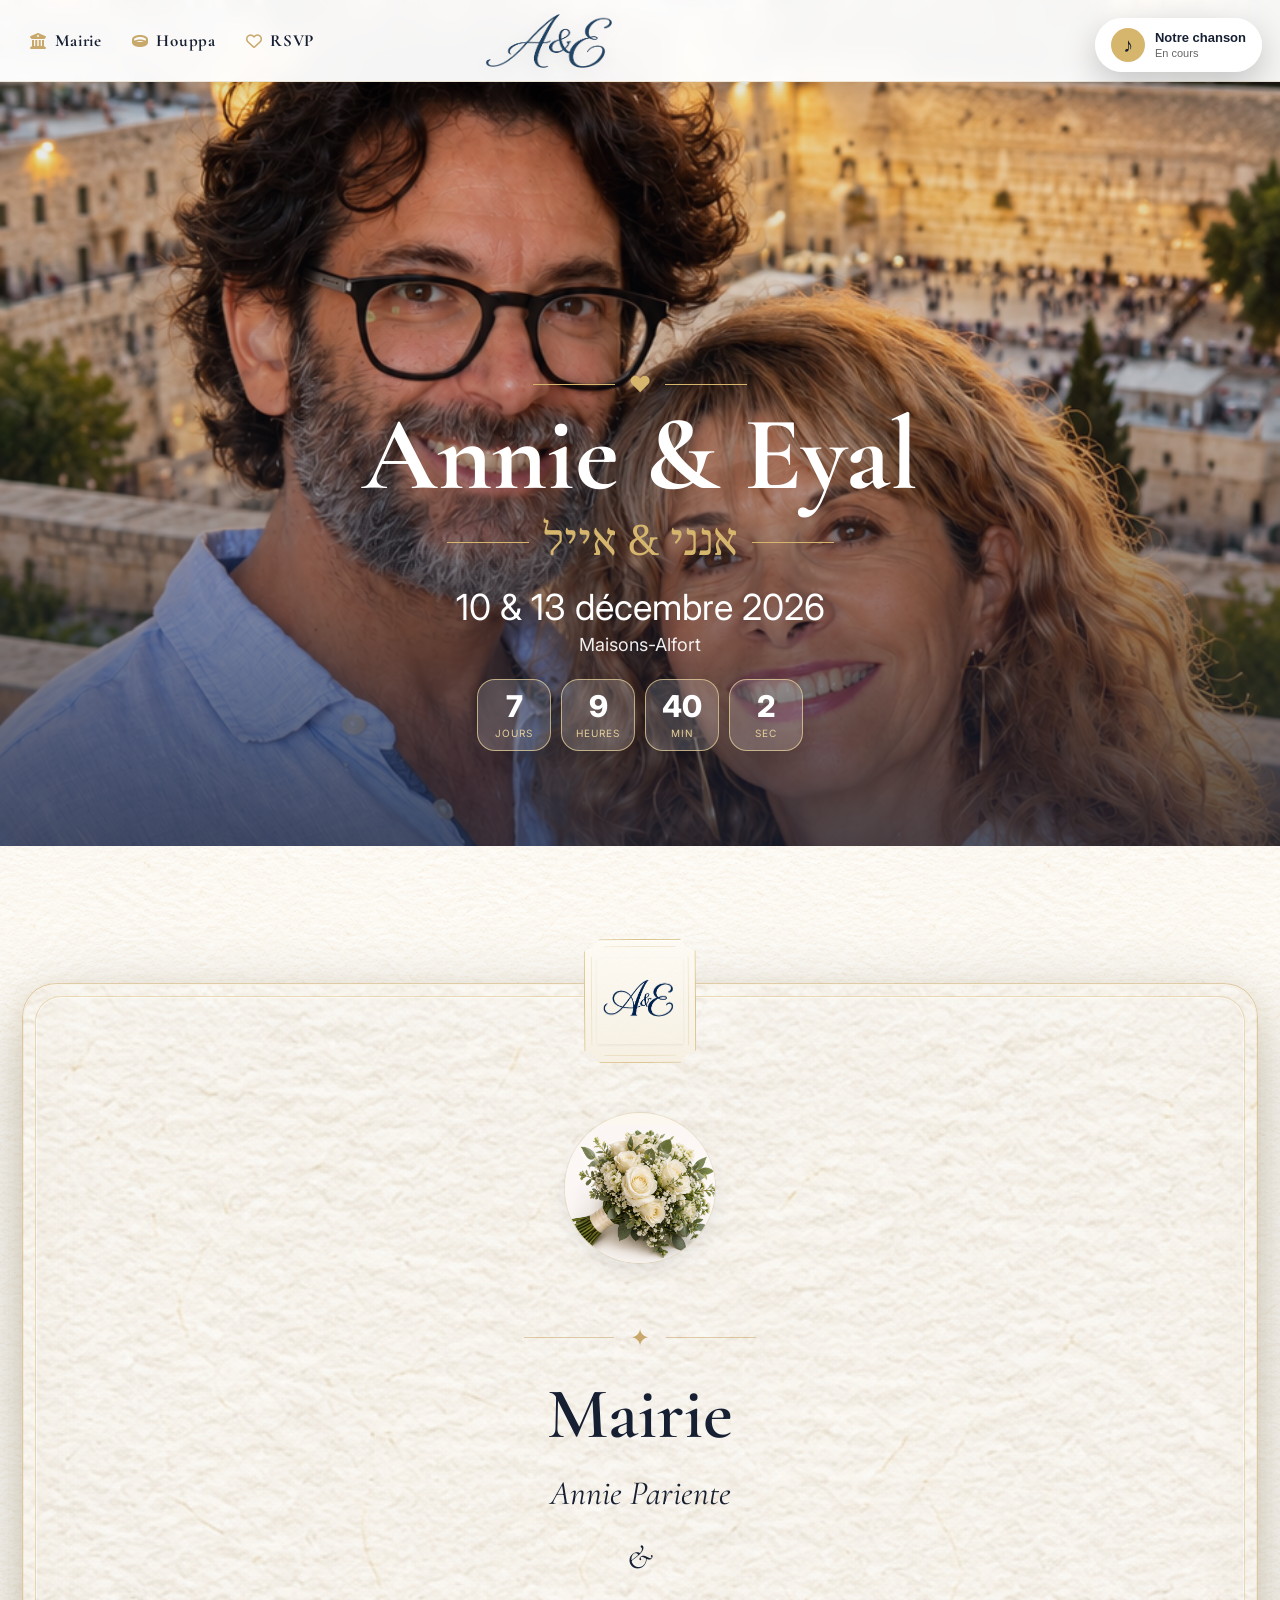
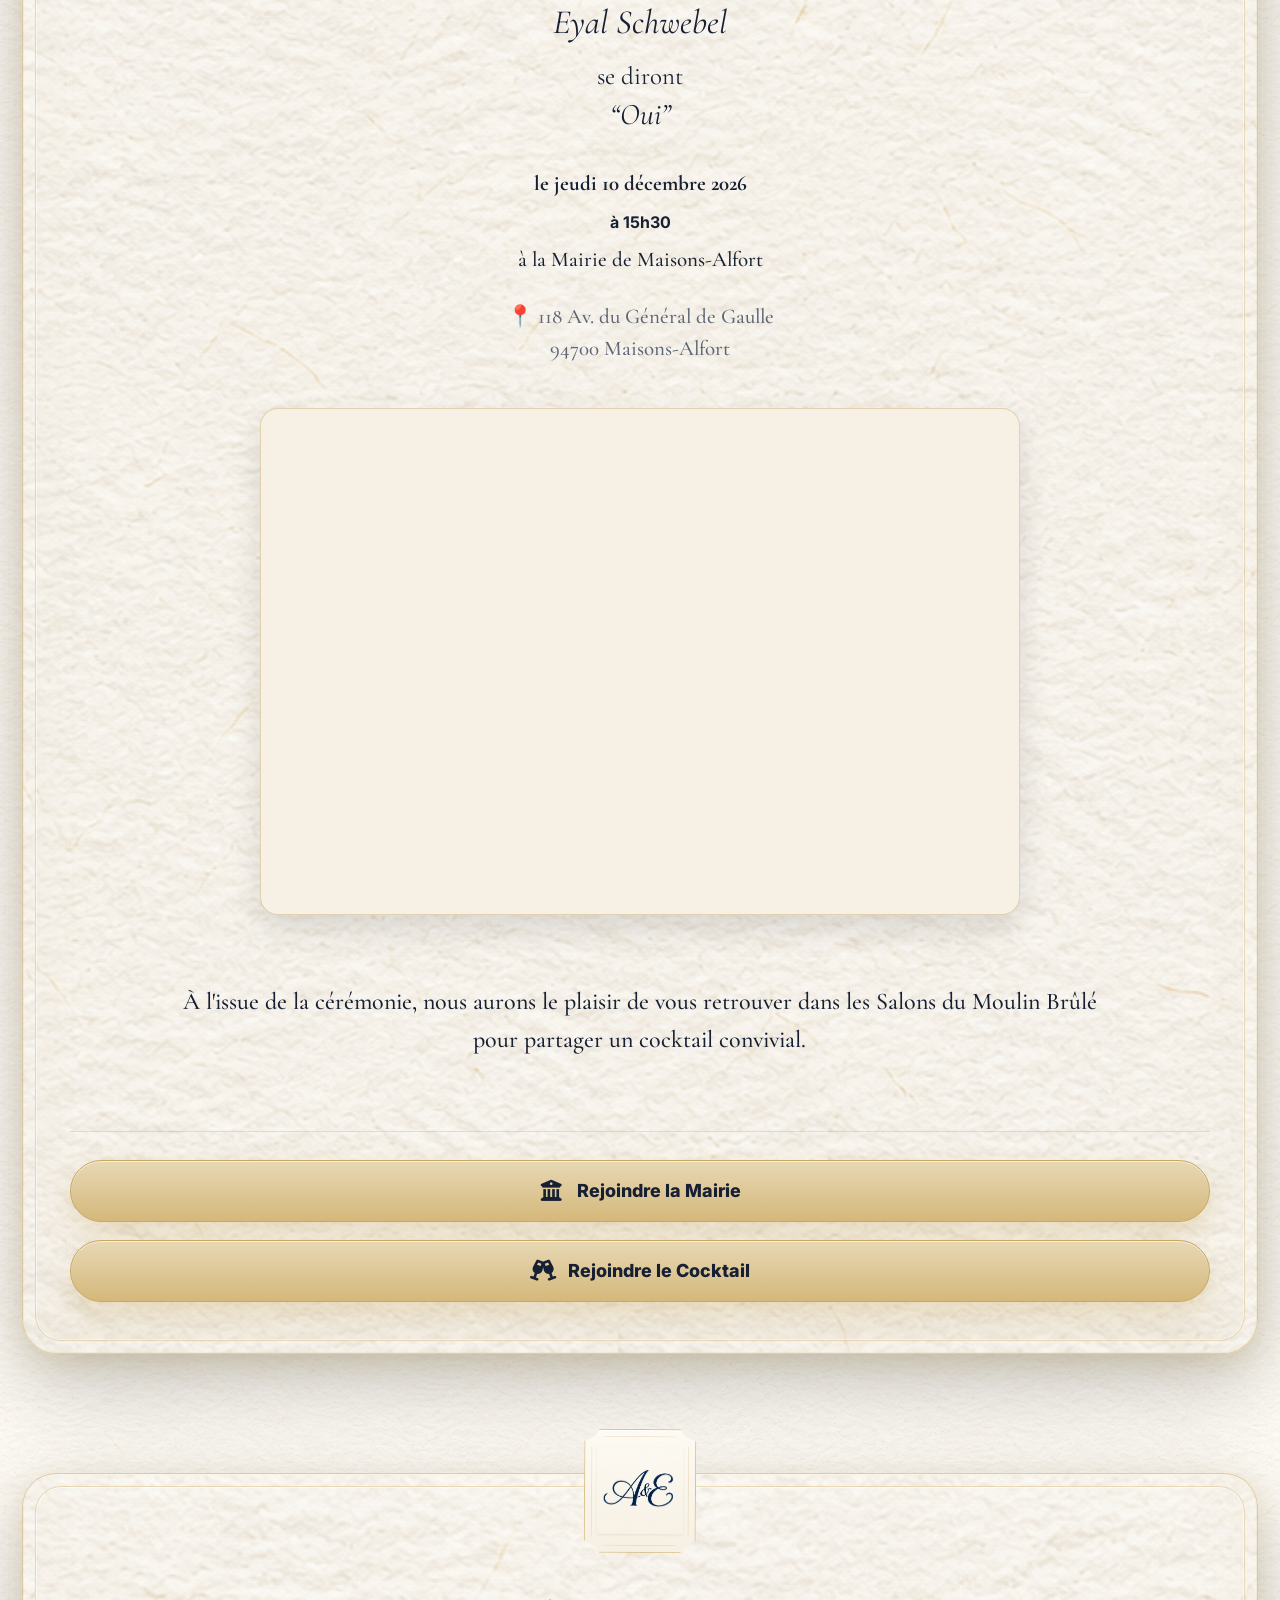
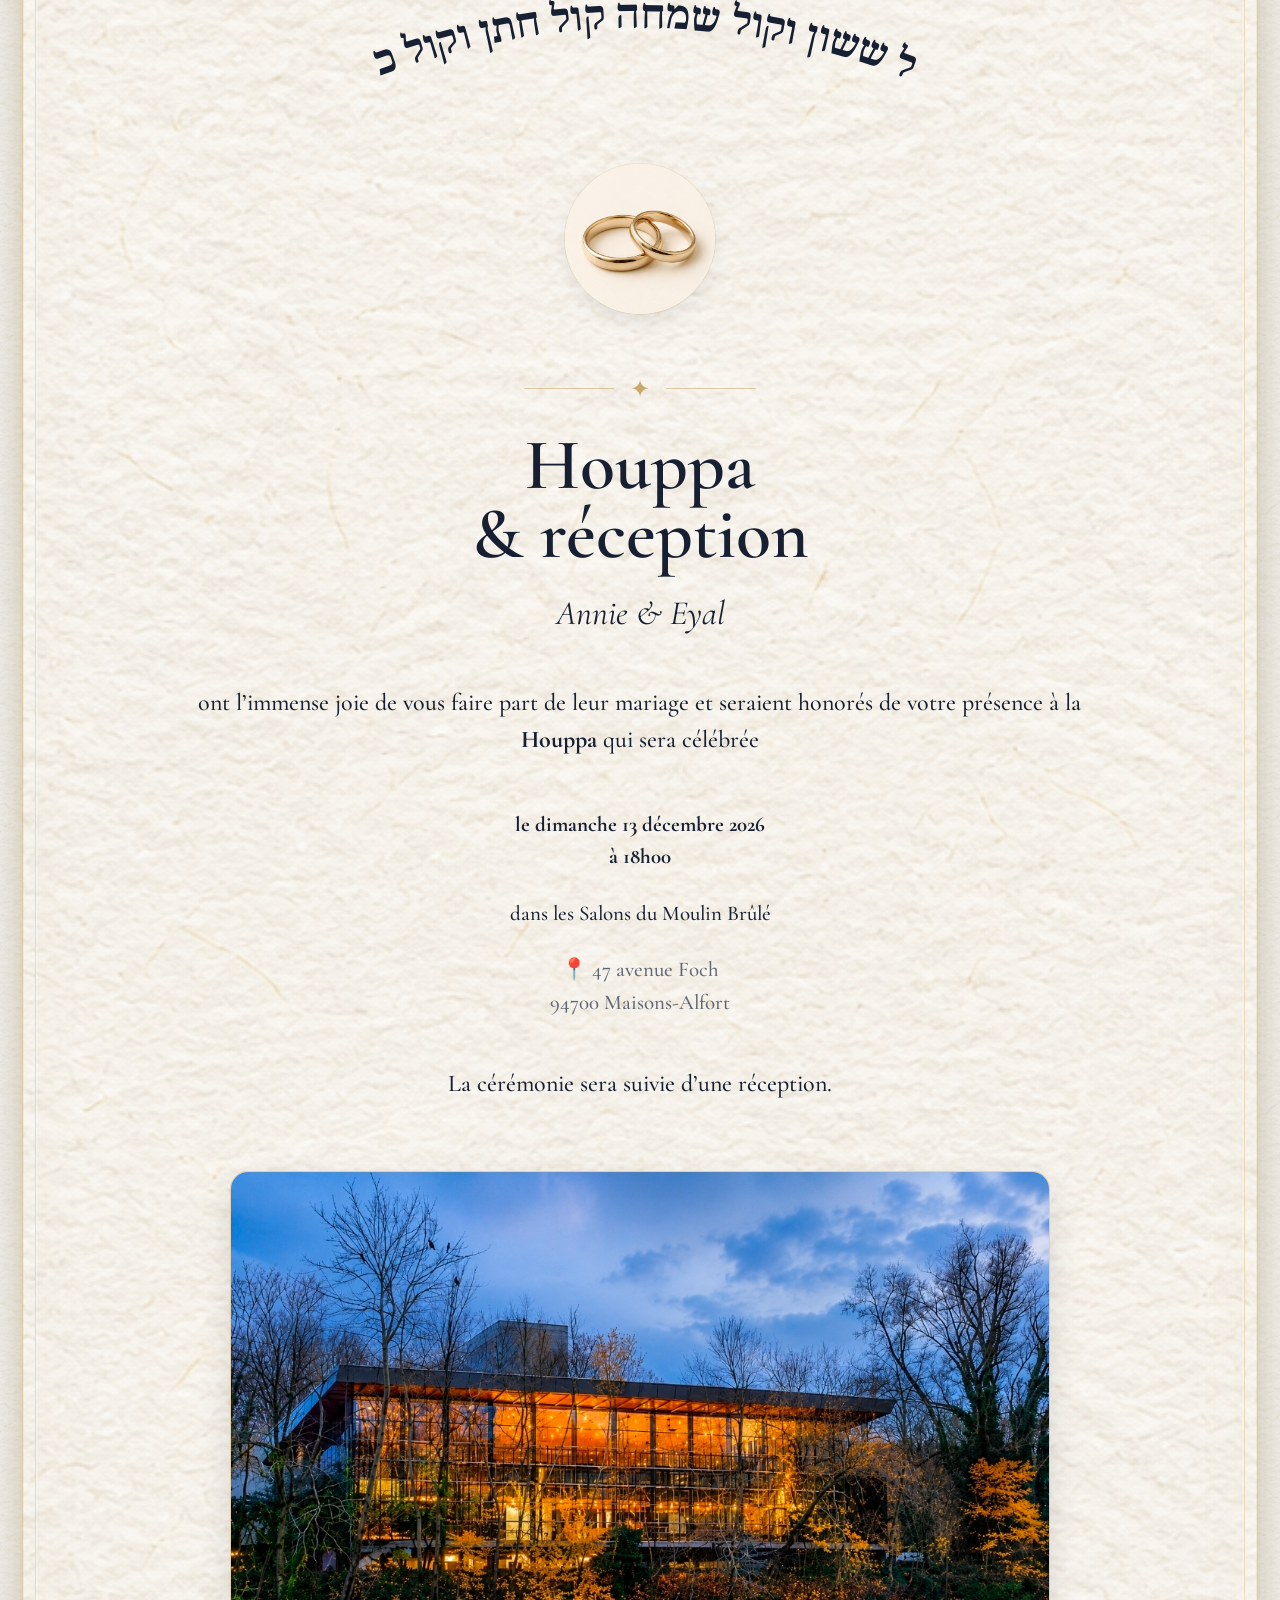
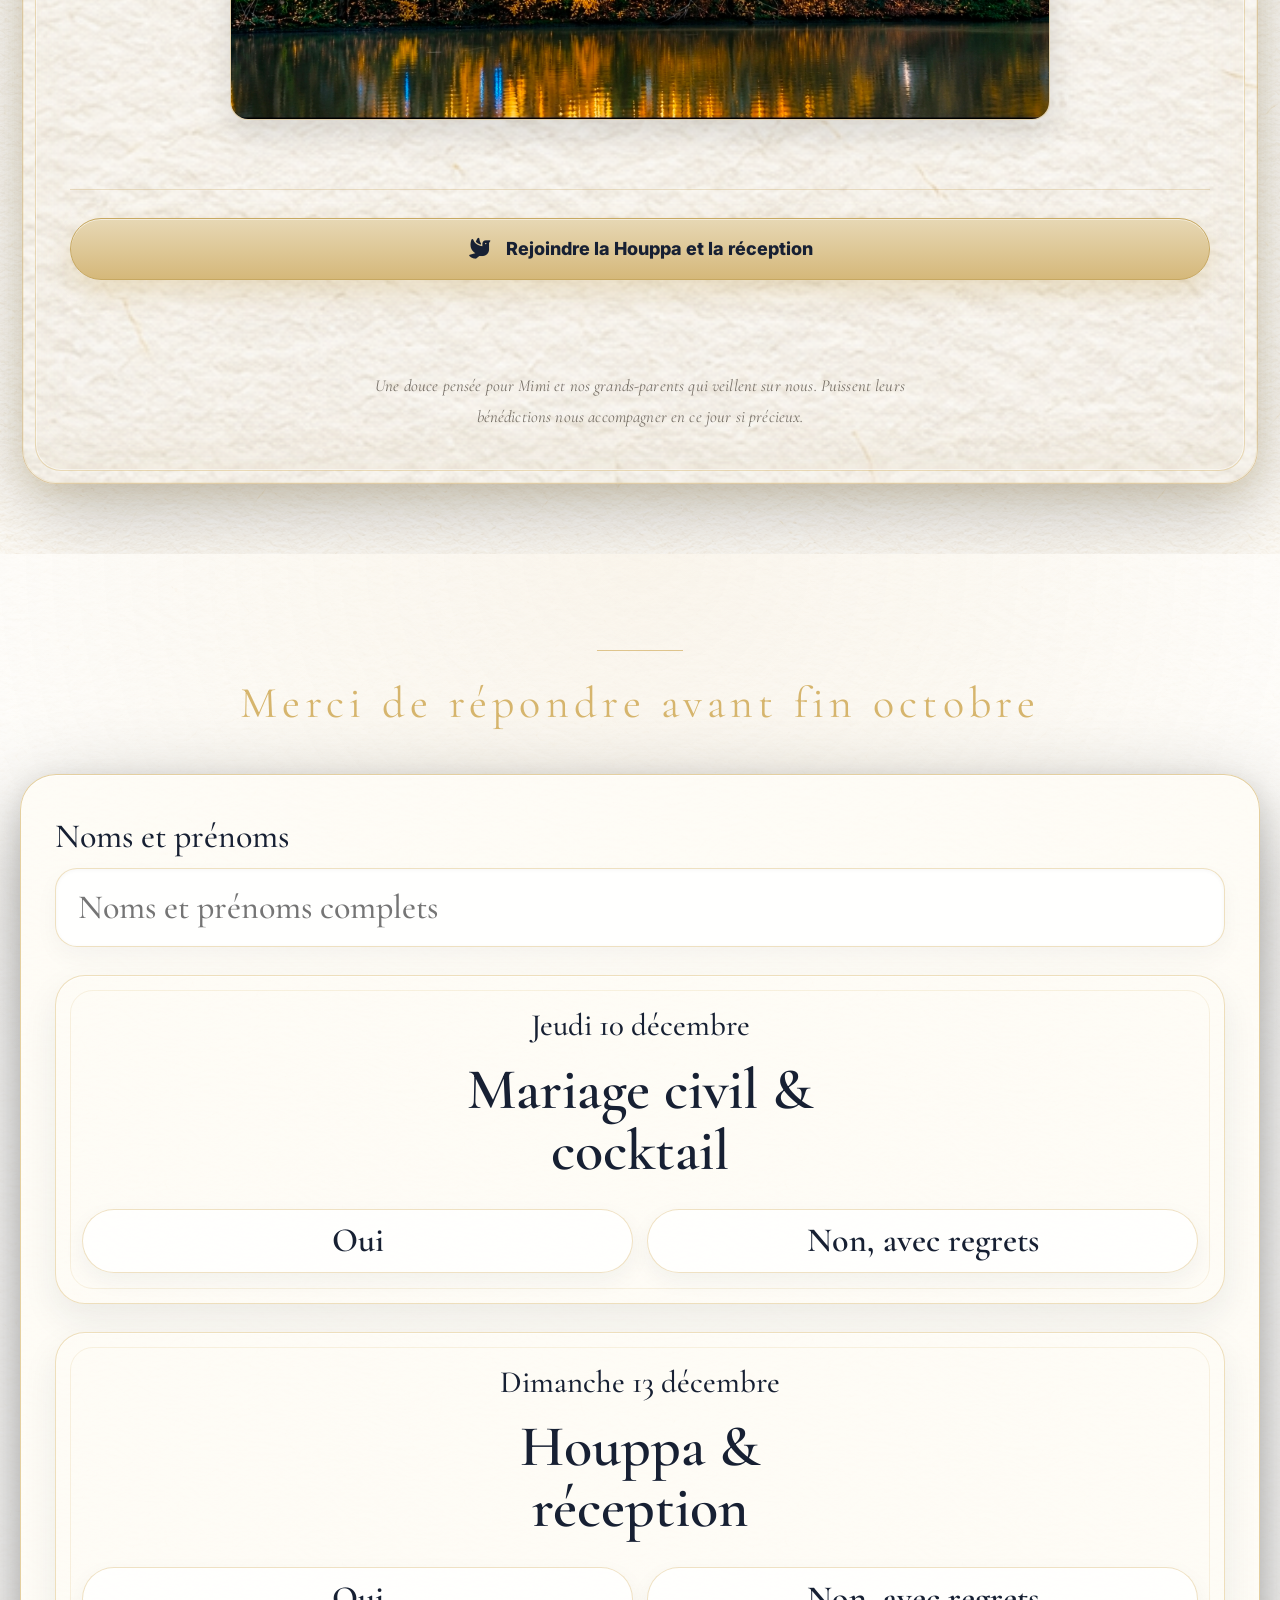
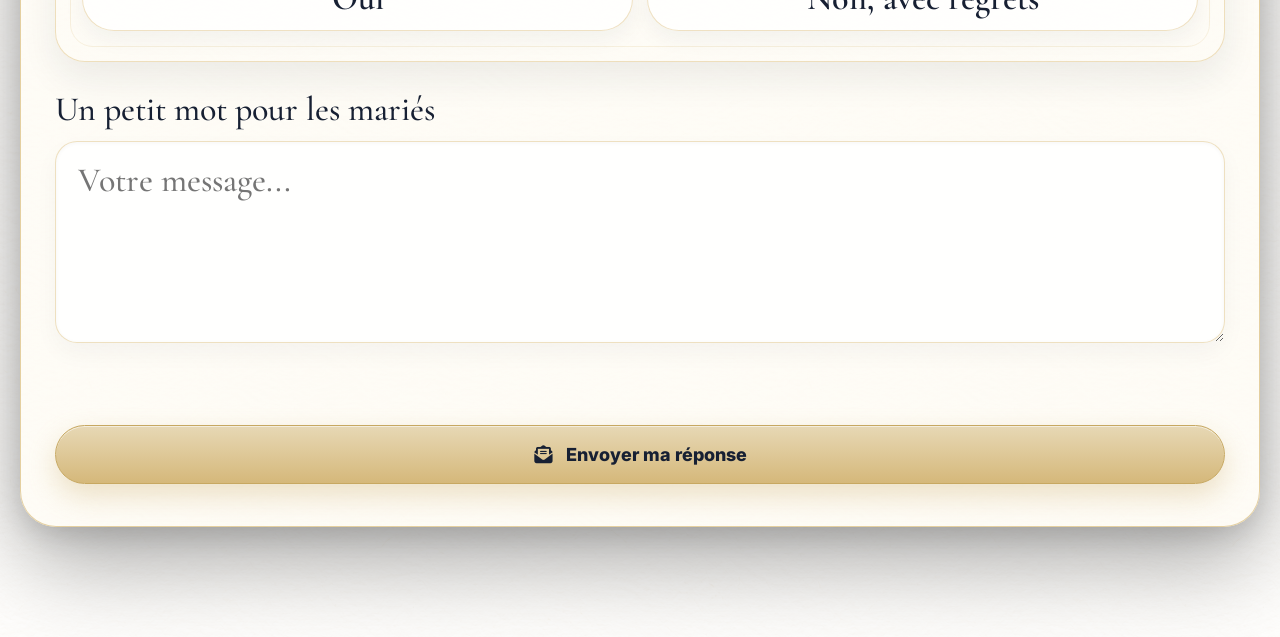
==== commit b459dd11: "Update index.html" ====
--- a/index.html
+++ b/index.html
@@ -42,11 +42,6 @@
 <meta name="twitter:description" content="10 & 13 décembre 2026 • Maisons-Alfort">
 <meta name="twitter:image" content="https://annie-et-eyal.fr/logo-share-v2.jpg">
 
-<!-- X / autres applications compatibles -->
-<meta name="twitter:card" content="summary_large_image">
-<meta name="twitter:title" content="Annie & Eyal — Notre mariage">
-<meta name="twitter:description" content="10 & 13 décembre 2026 • Maisons-Alfort">
-<meta name="twitter:image" content="https://annie-et-eyal.fr/logo-share-v2.jpg">
 
 </head>
 <body>
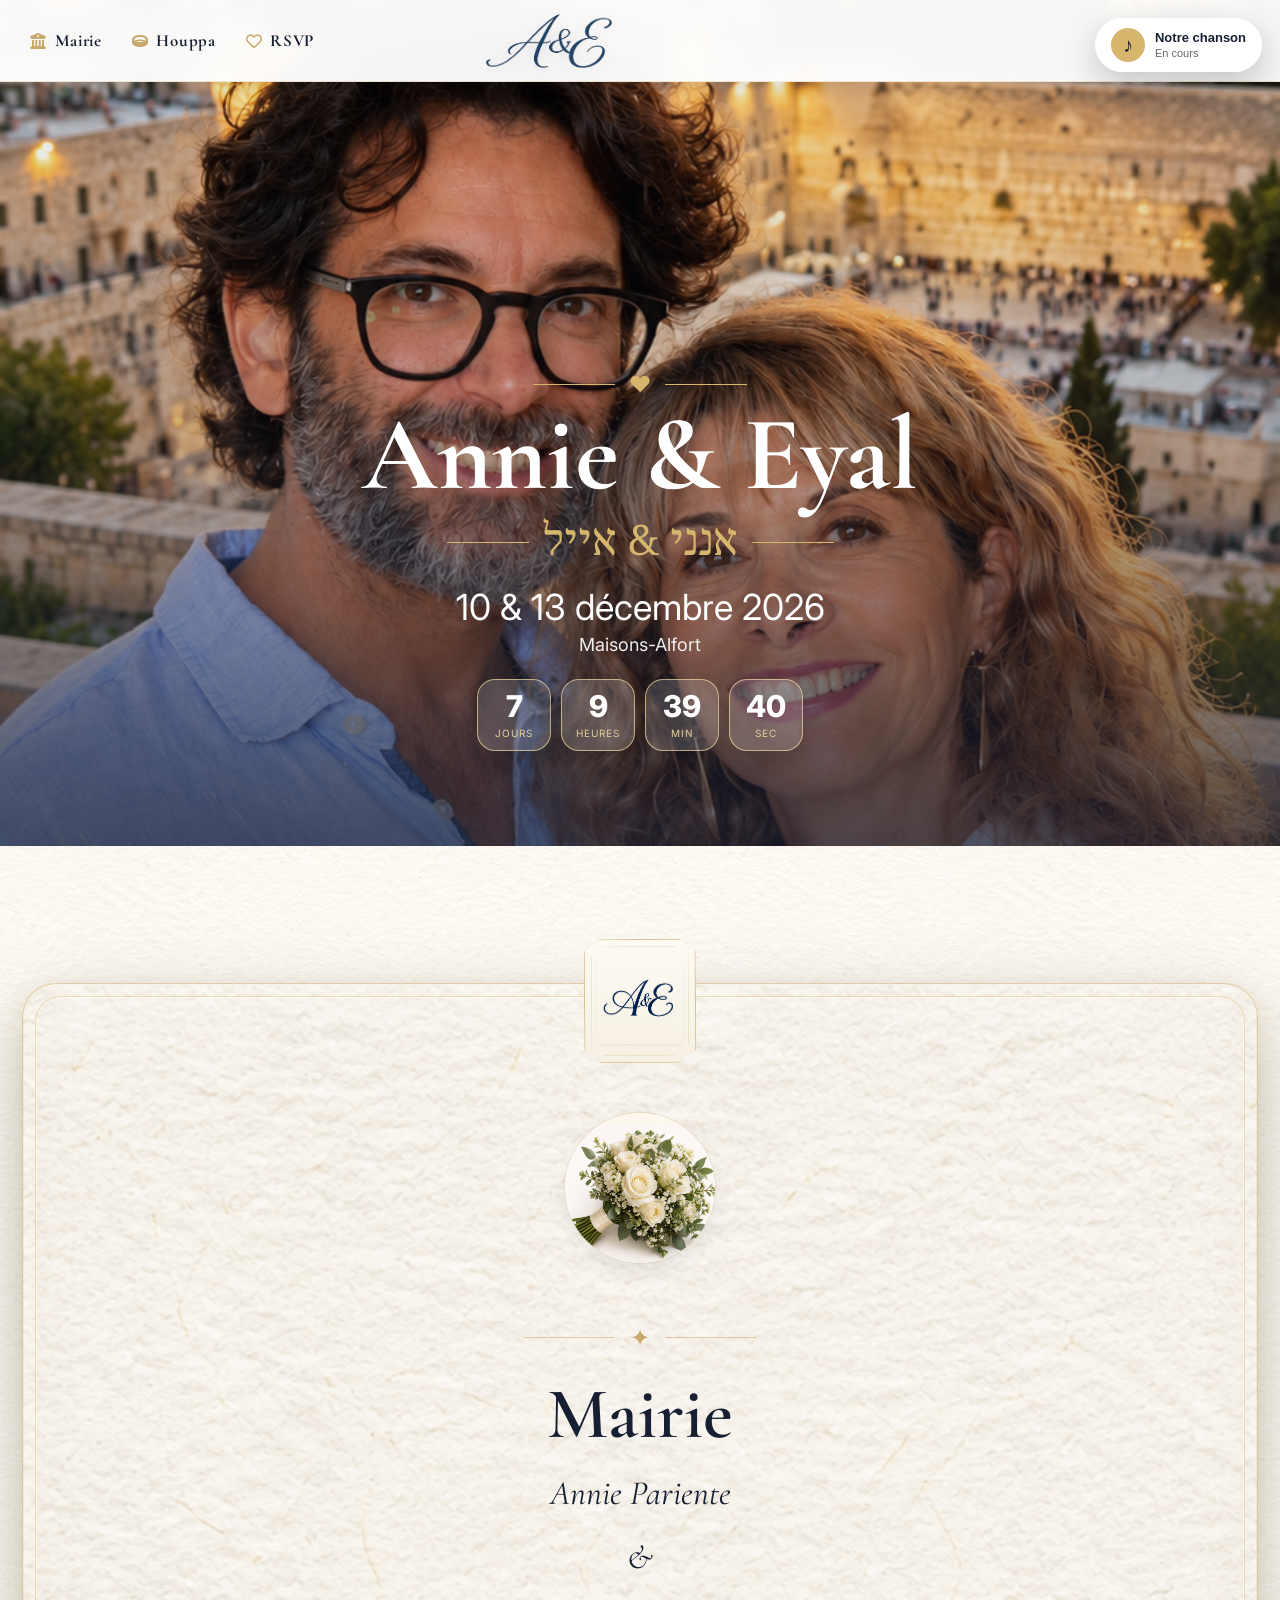
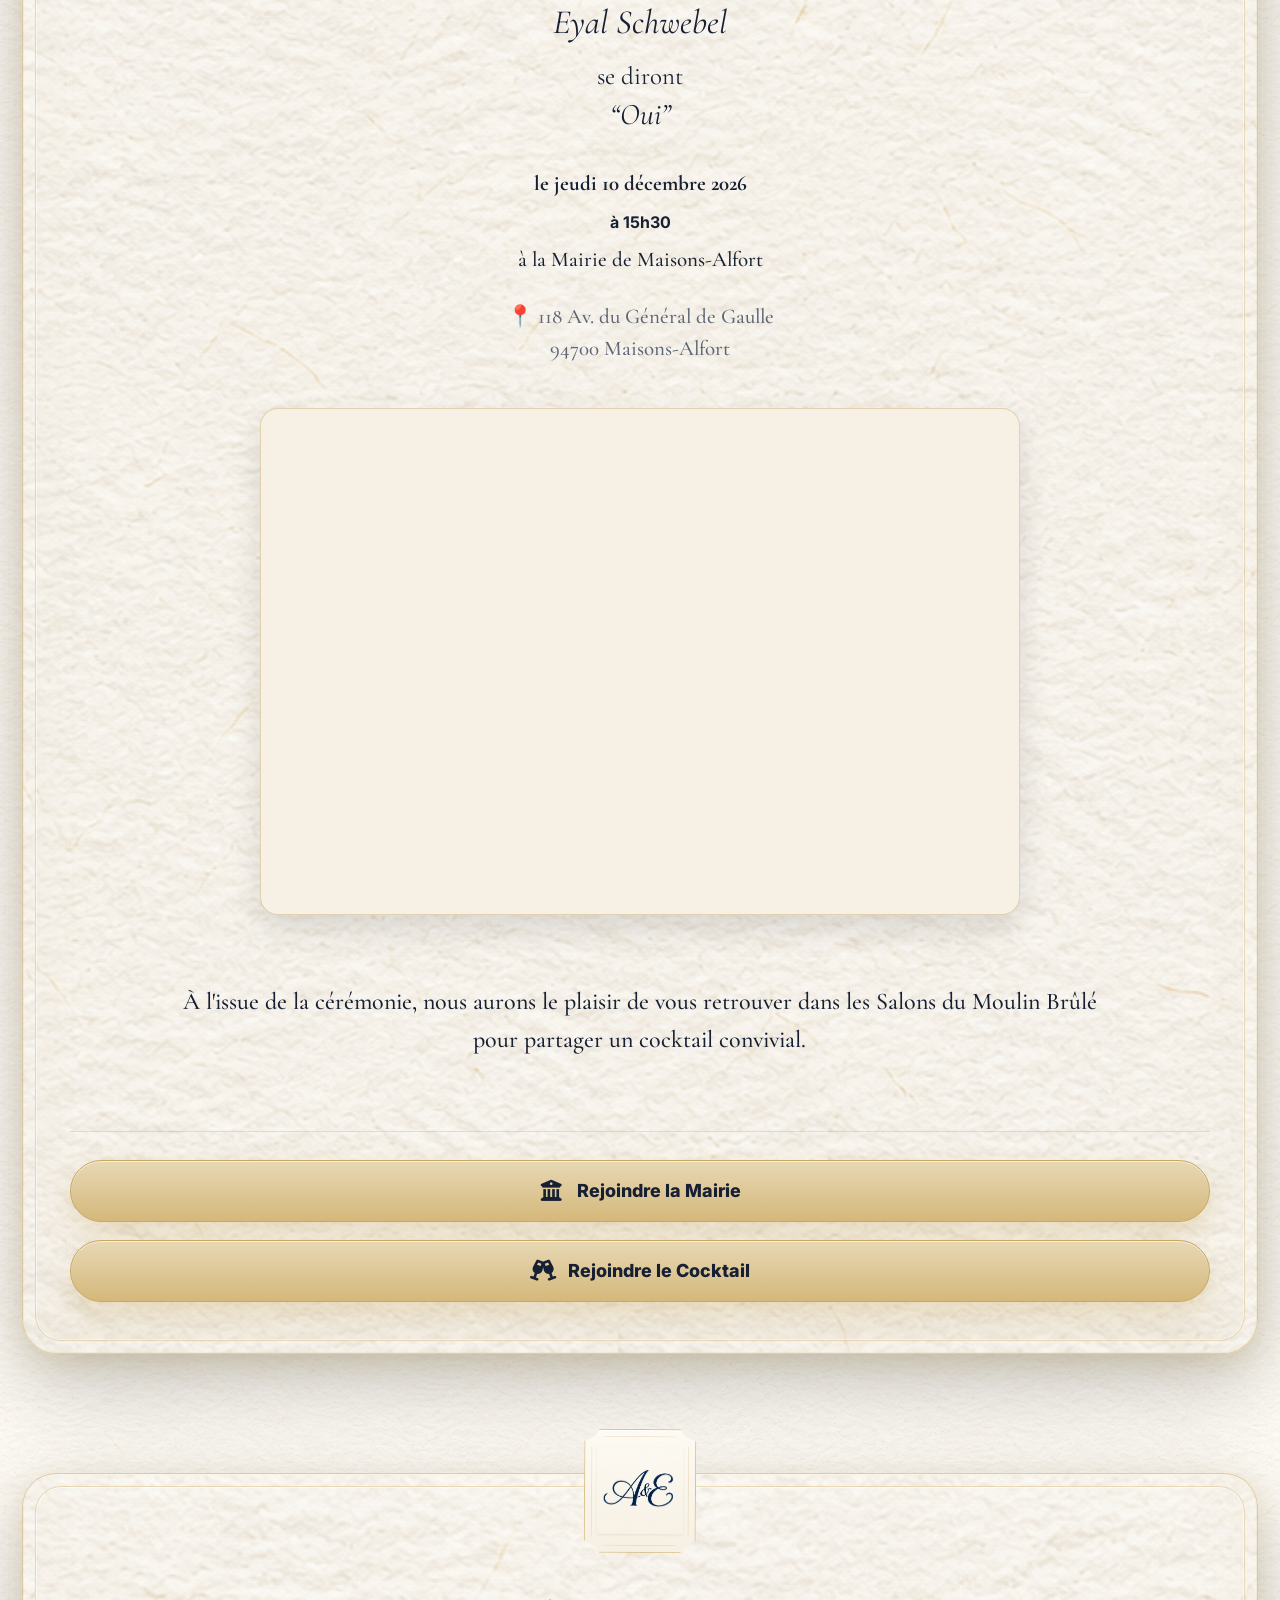
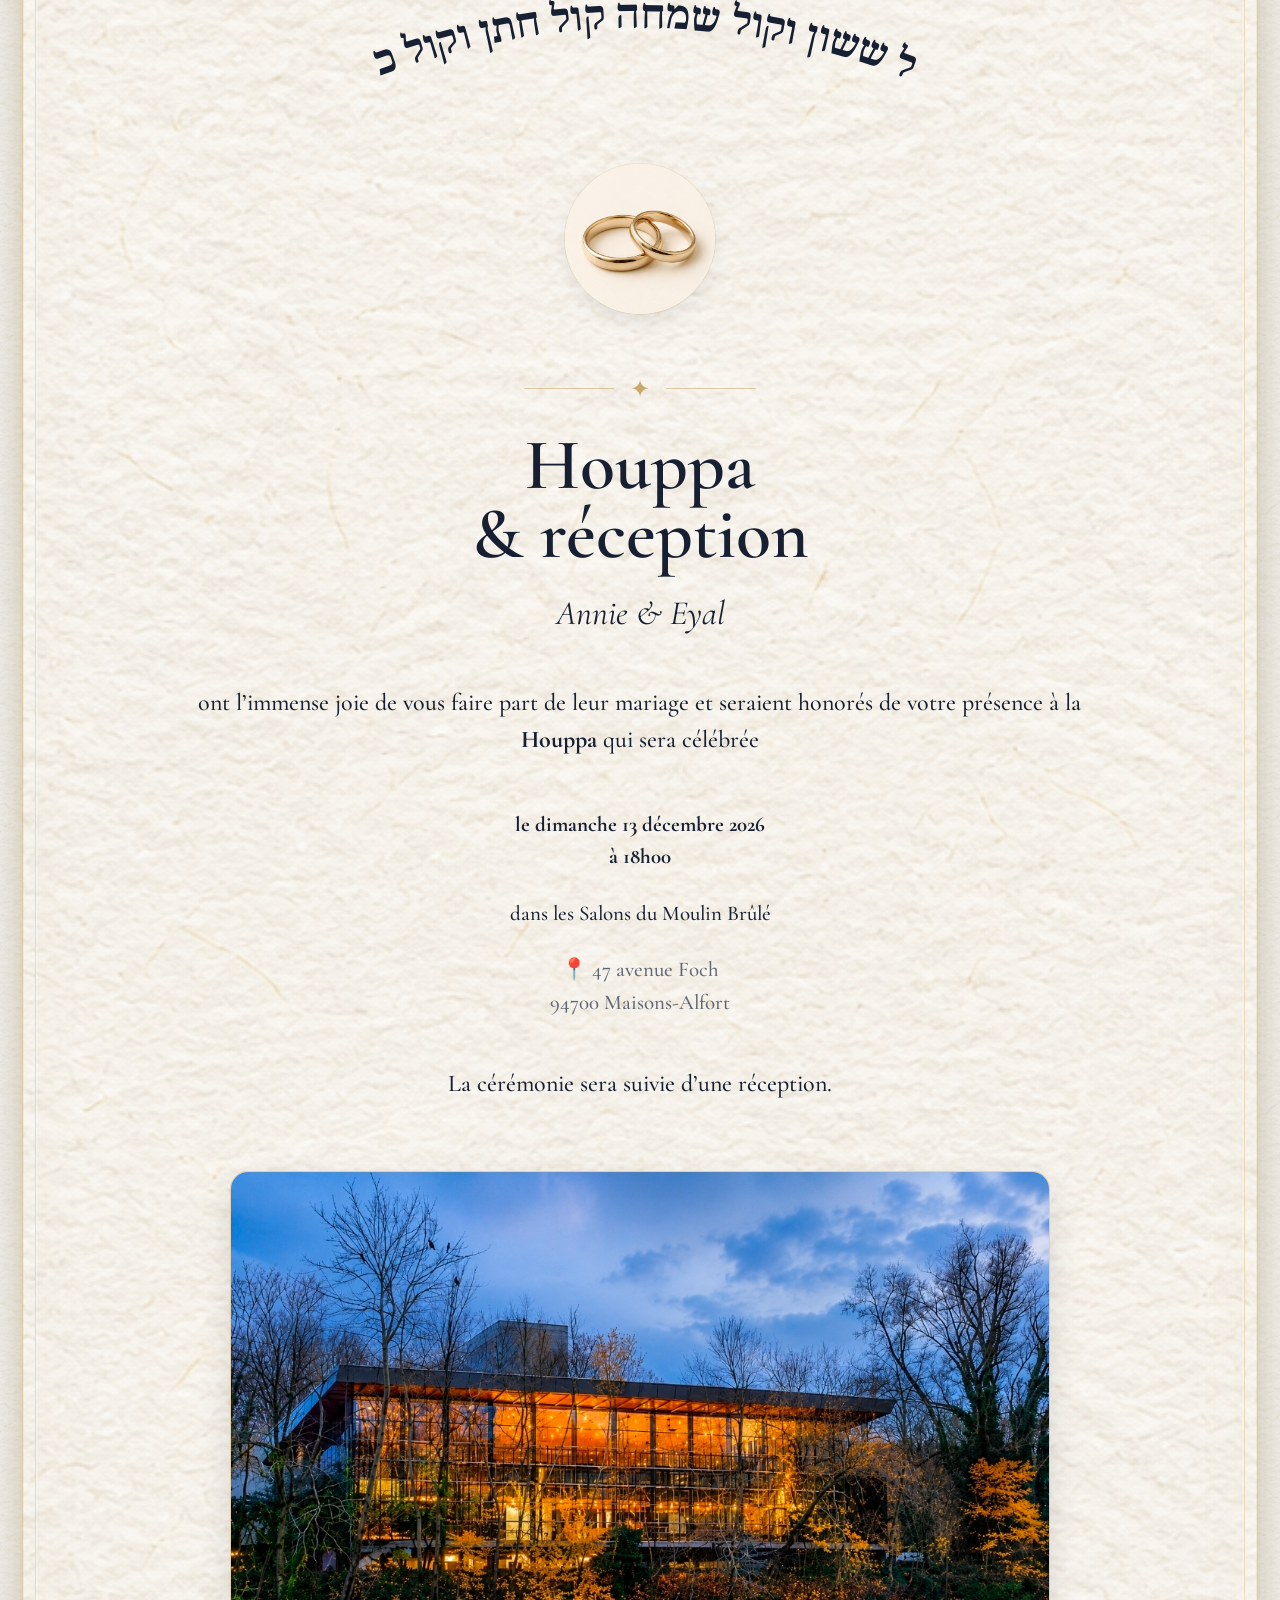
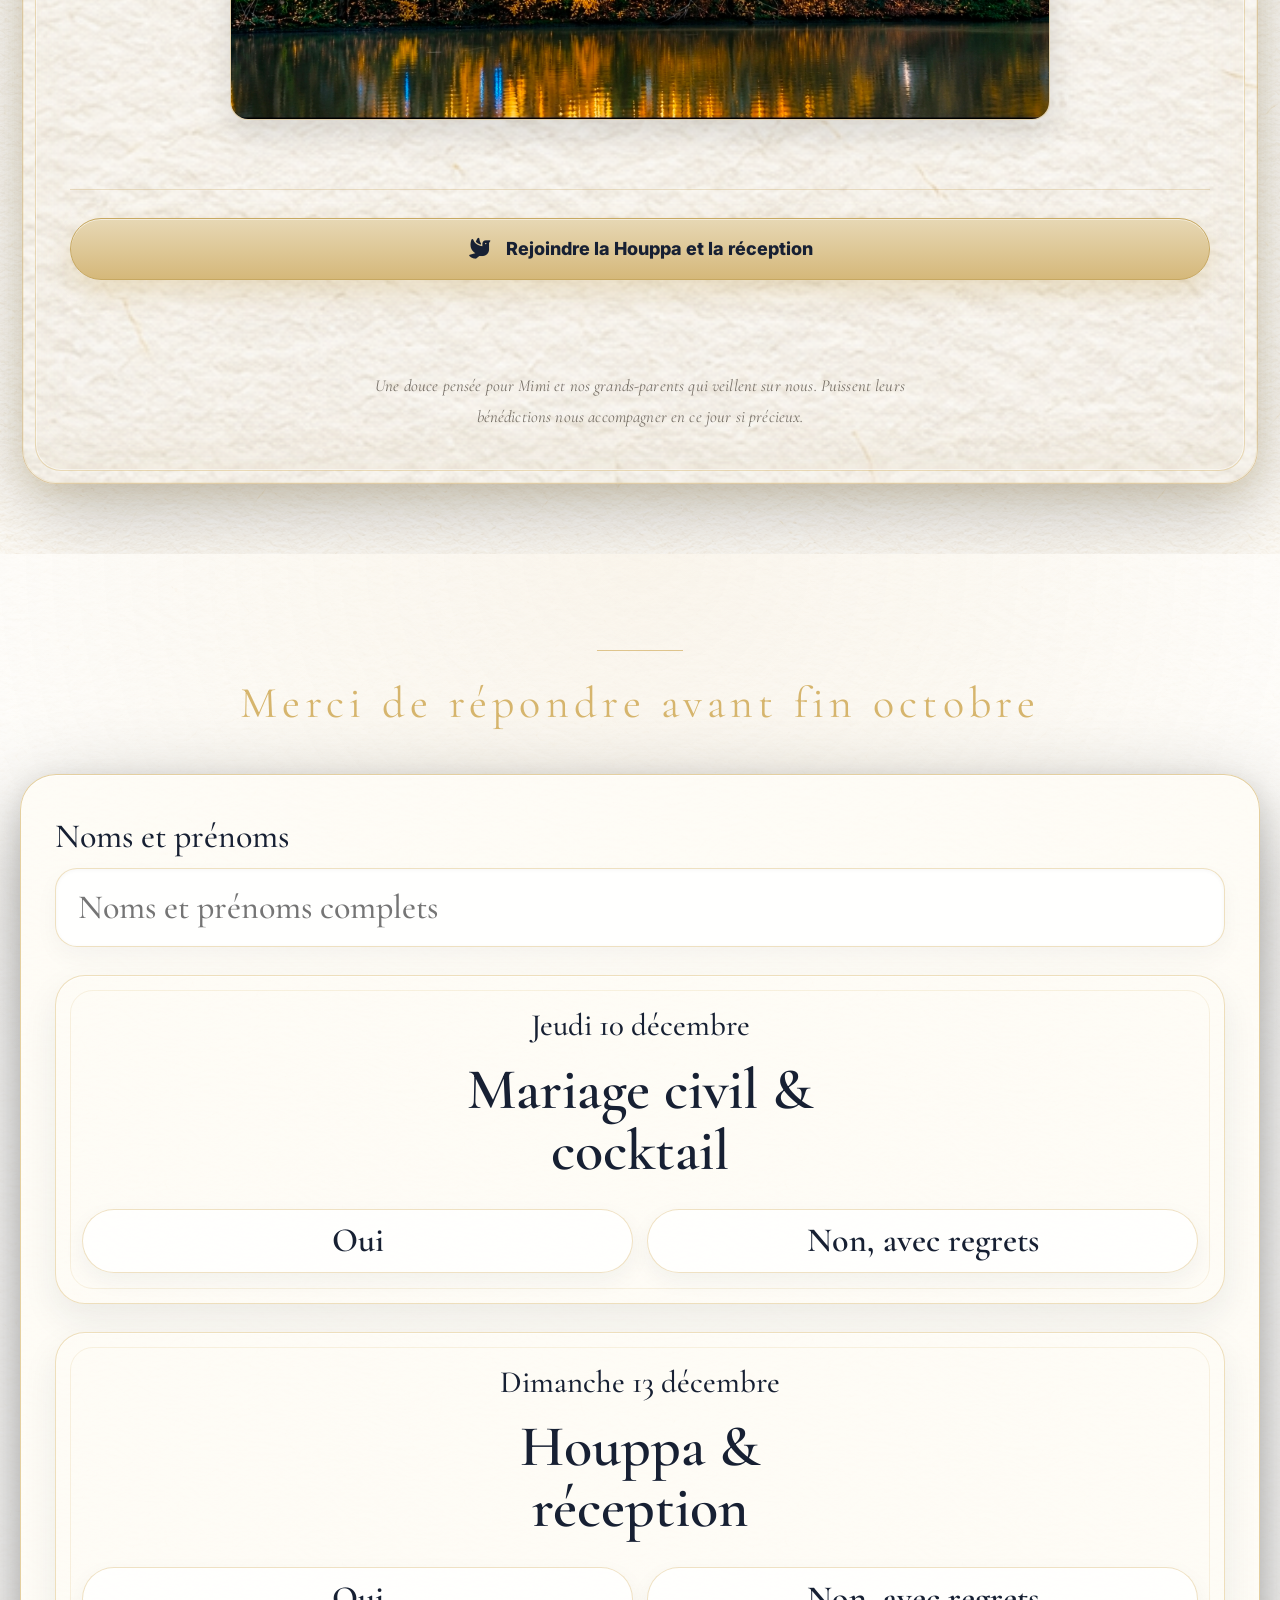
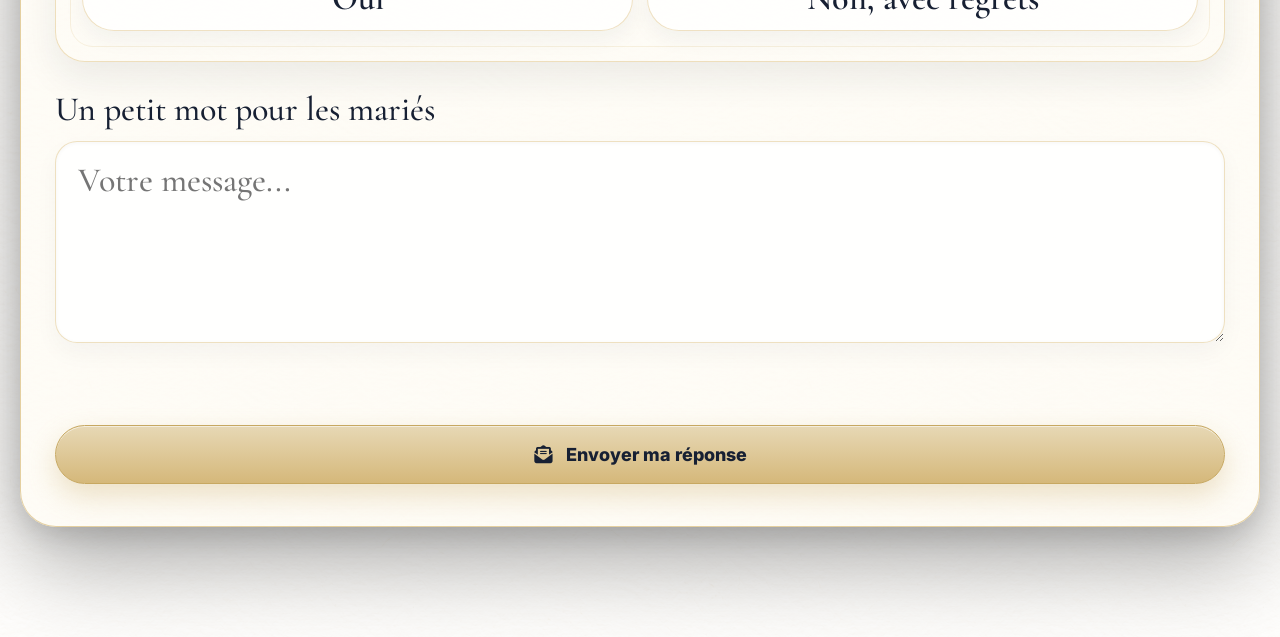
==== commit 669ca23f: "Update index.html" ====
--- a/index.html
+++ b/index.html
@@ -33,7 +33,7 @@
 <meta property="og:image:secure_url" content="https://annie-et-eyal.fr/logo-share-v2.jpg">
 <meta property="og:image:type" content="image/jpeg">
 <meta property="og:image:width" content="1200">
-<meta property="og:image:height" content="630">
+<meta property="og:image:height" content="1200">
 <meta property="og:image:alt" content="Annie & Eyal — 10 & 13 décembre 2026">
 
 <!-- X / autres applications -->
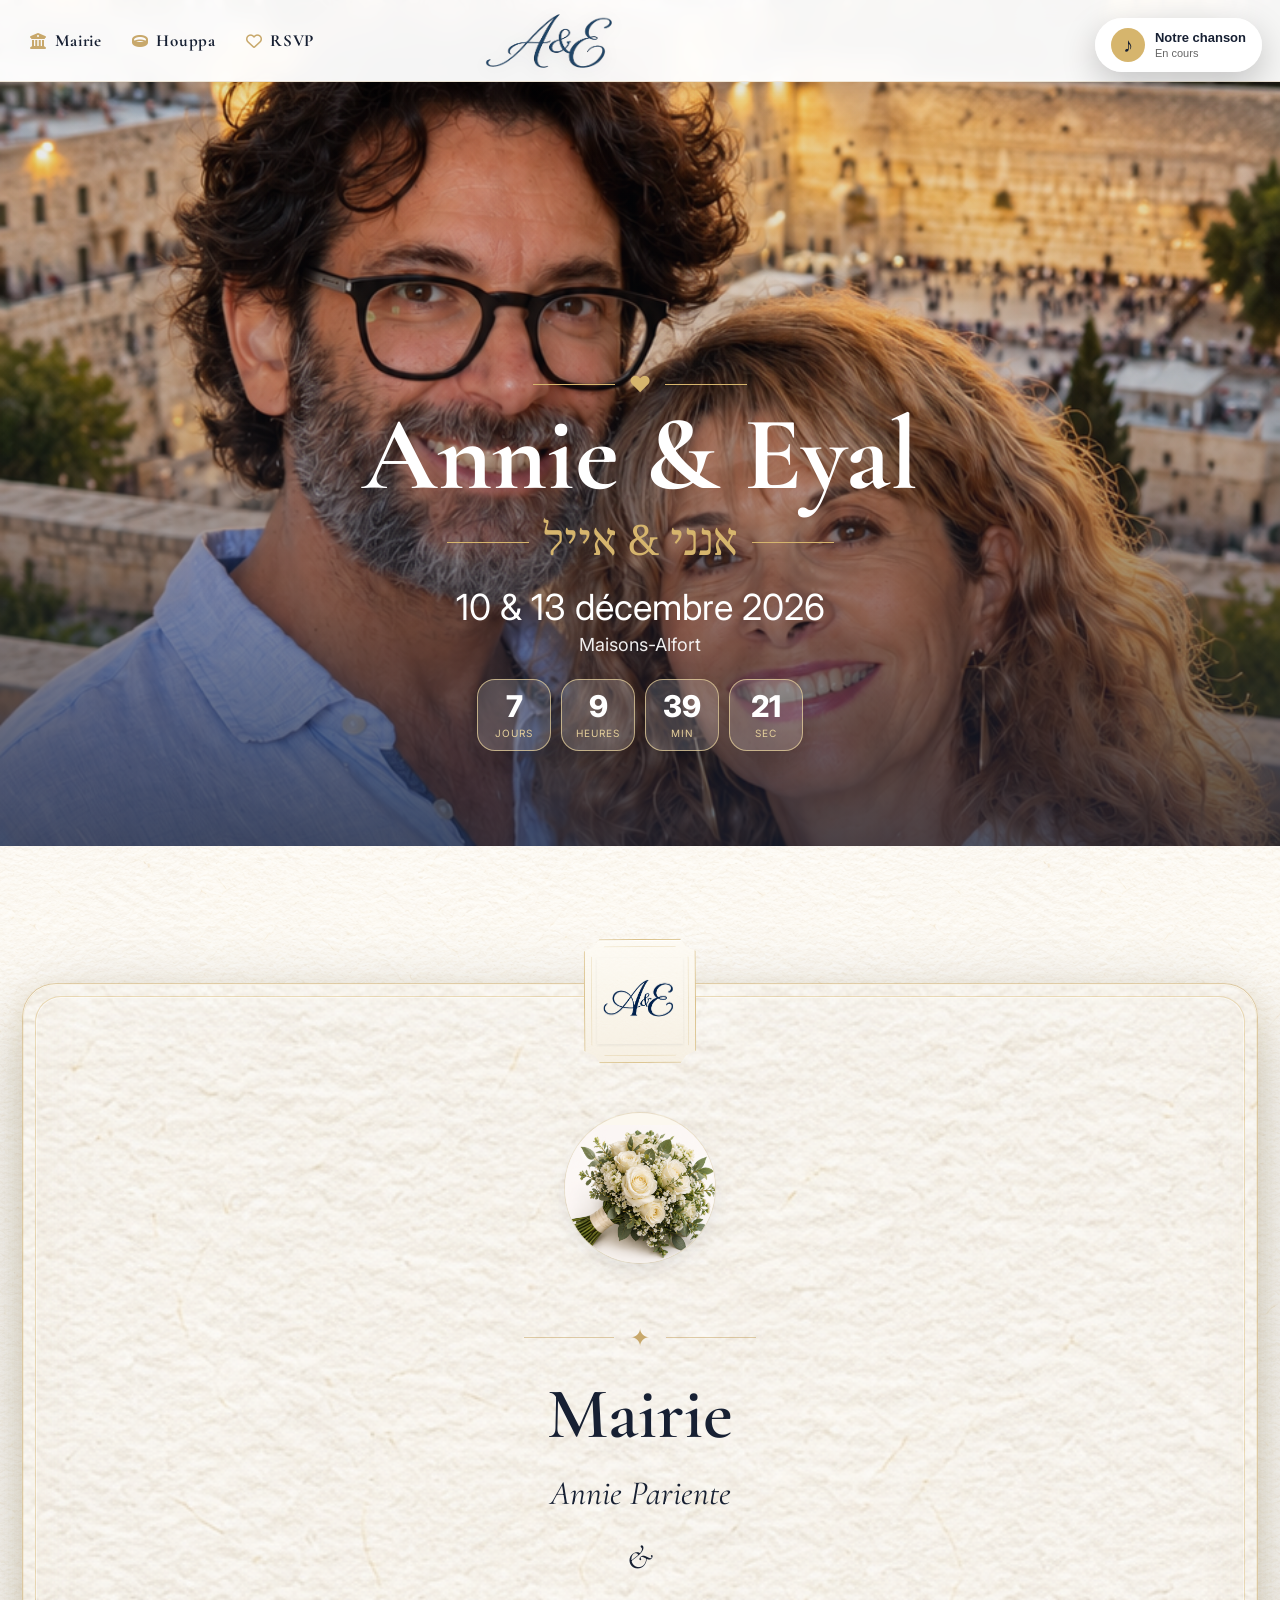
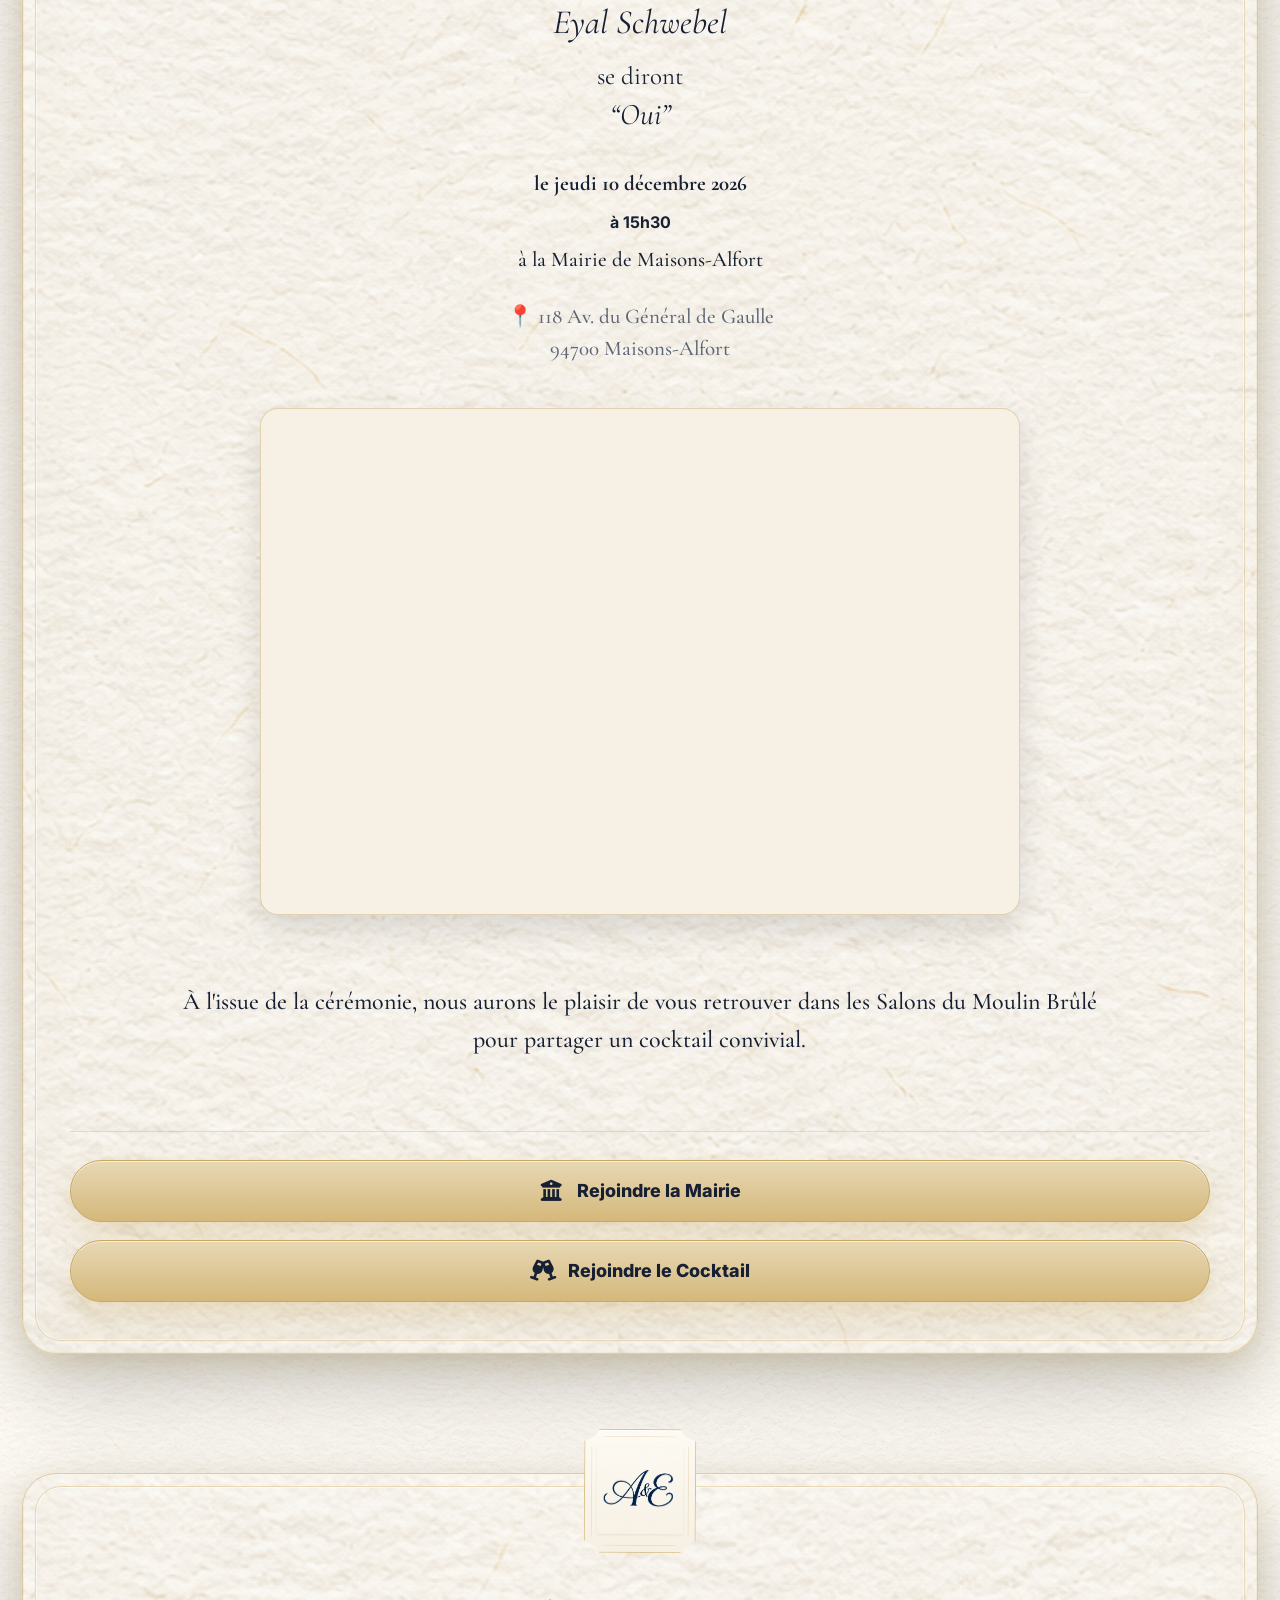
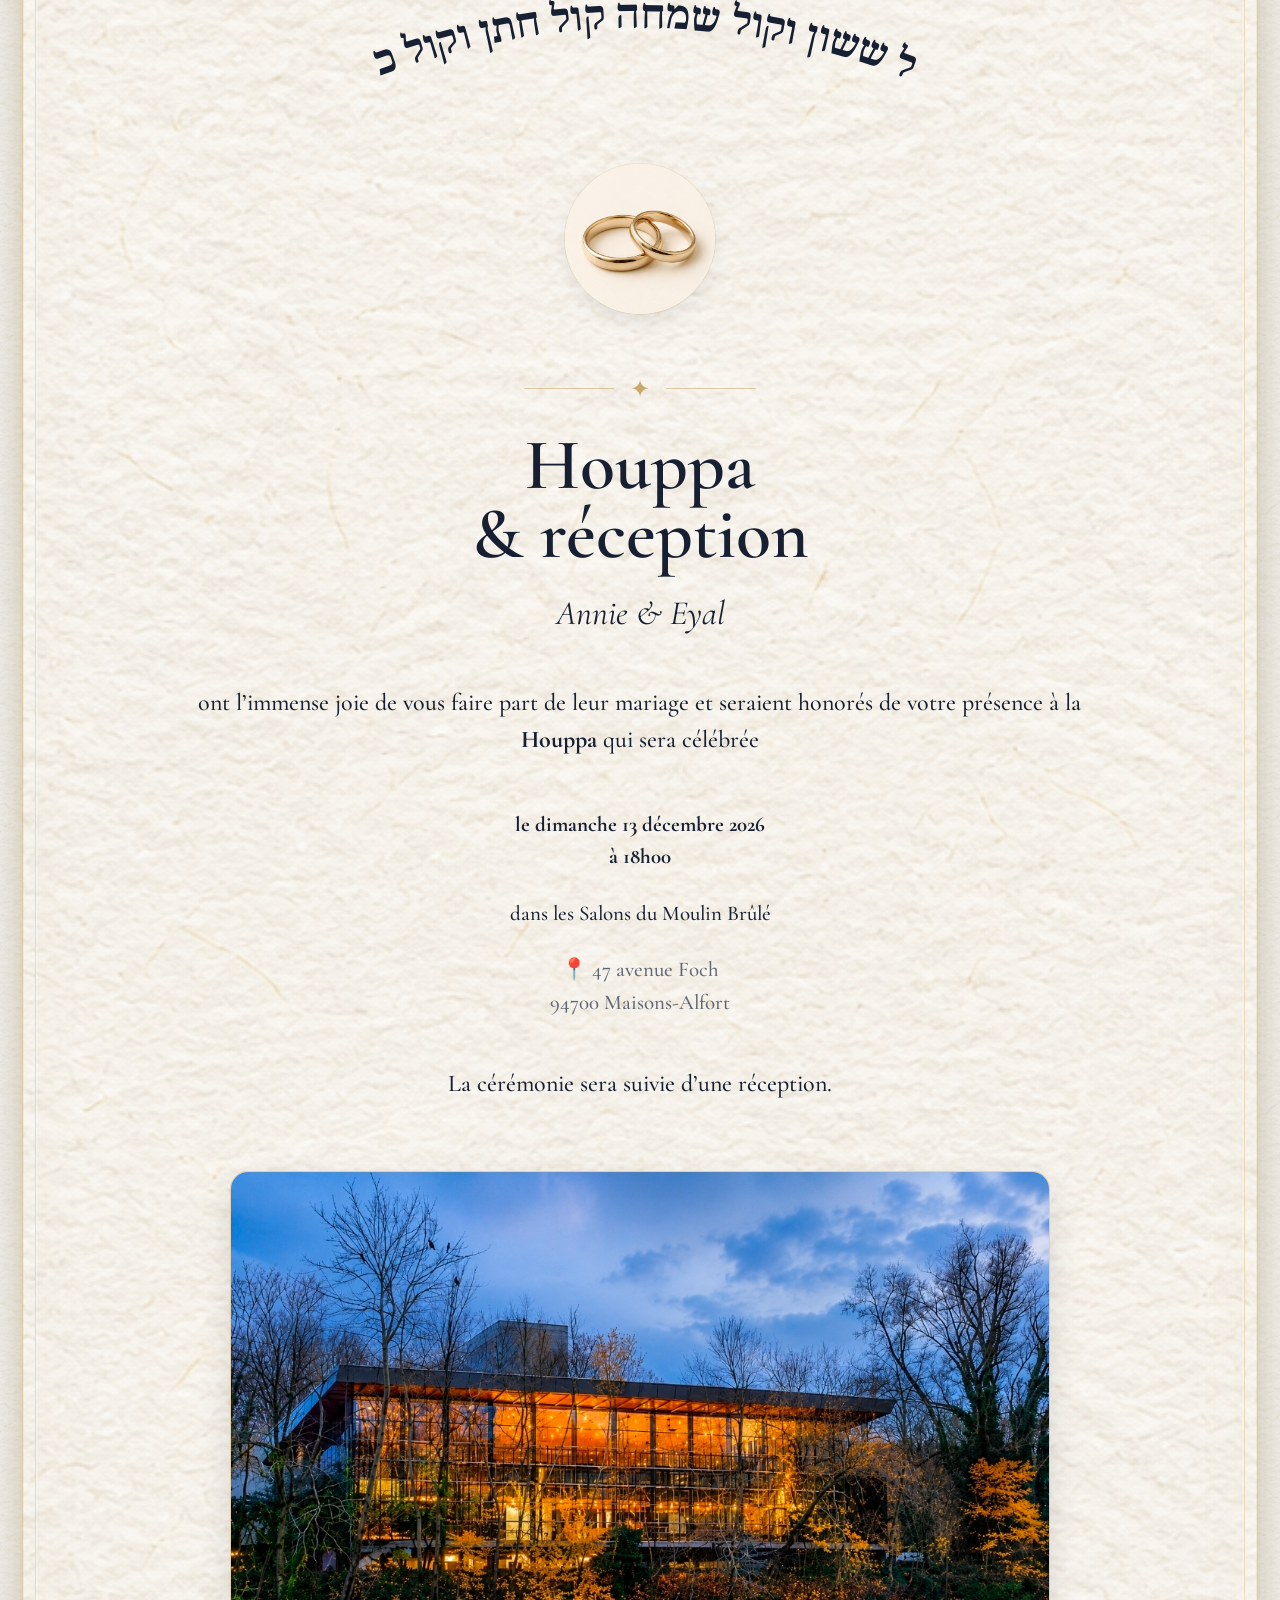
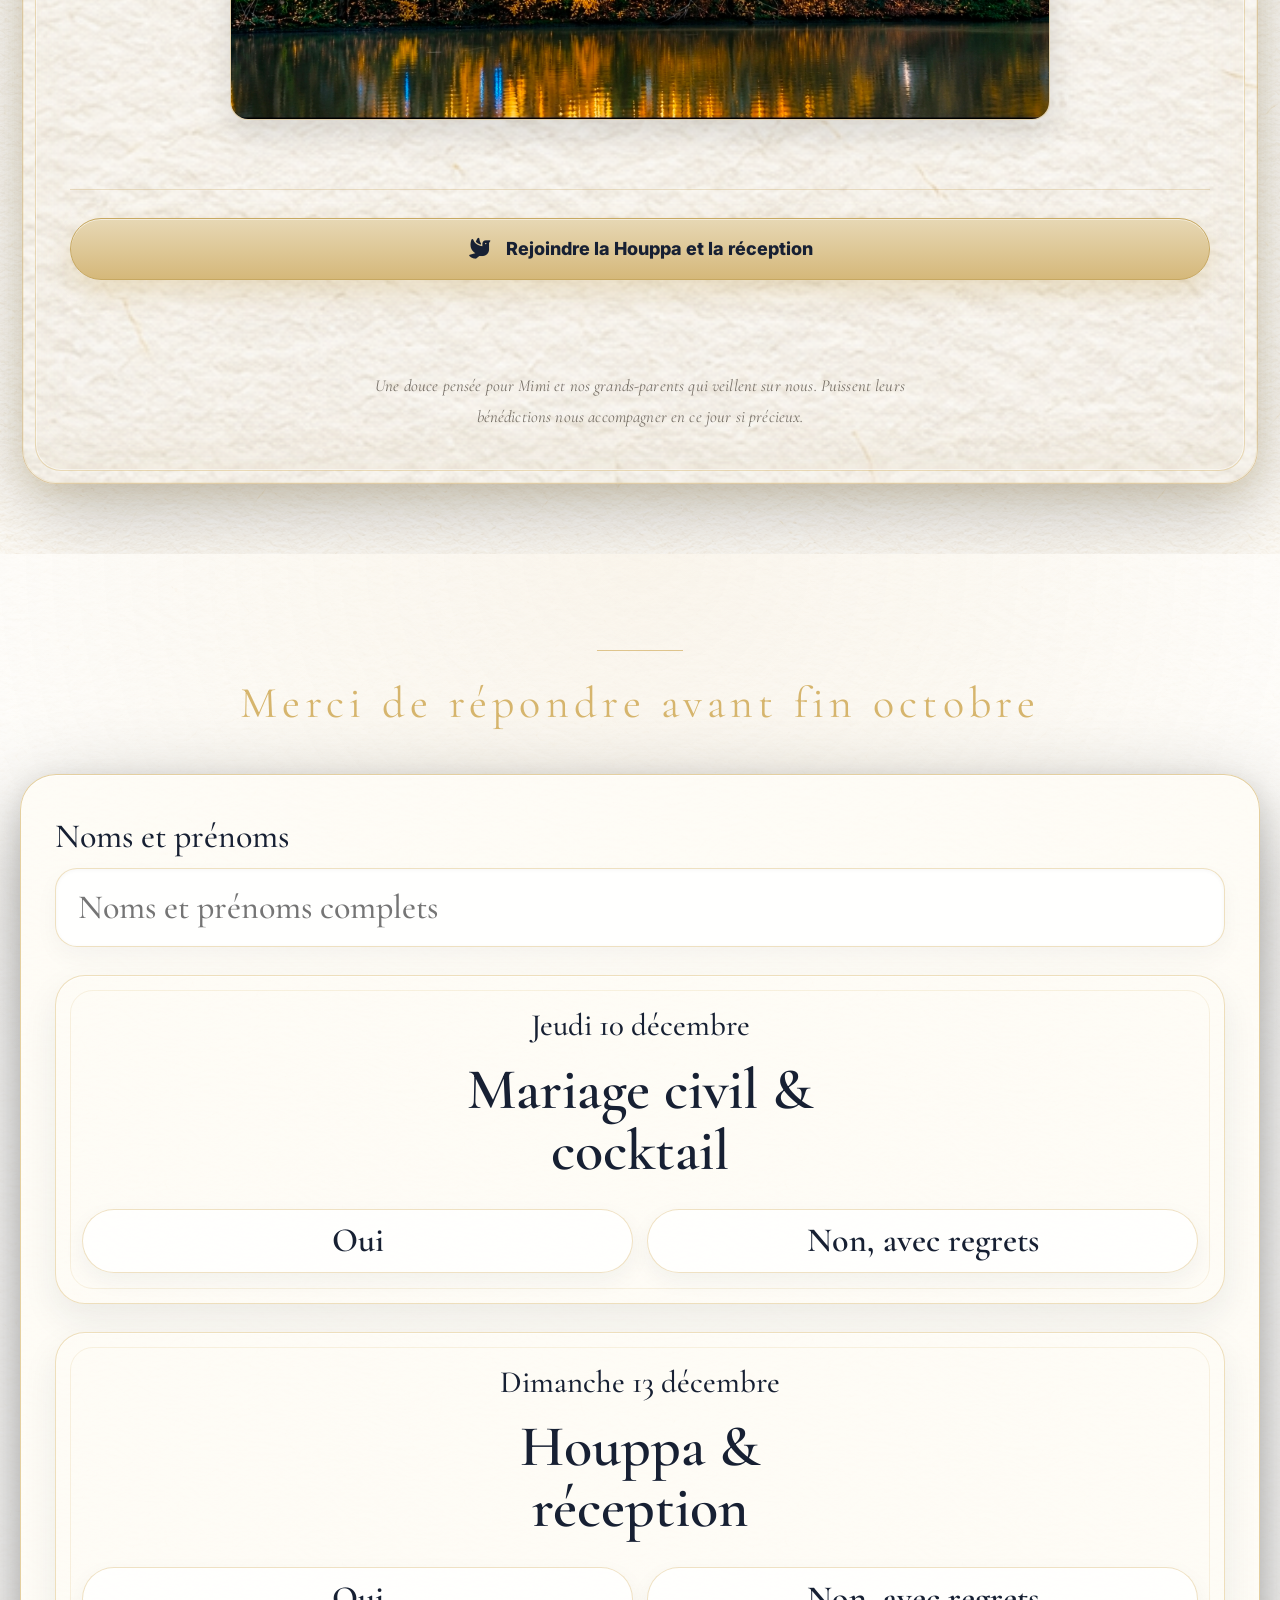
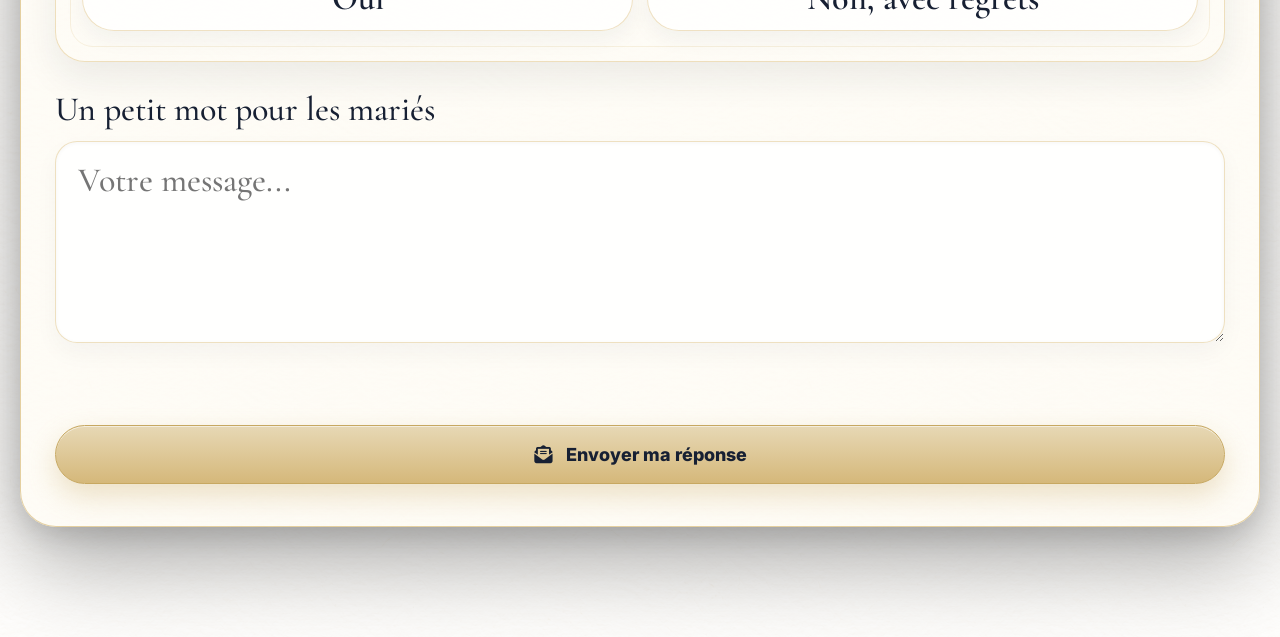
==== commit 0958d598: "Update index.html" ====
--- a/index.html
+++ b/index.html
@@ -211,21 +211,23 @@
       <img src="logo.png" alt="A&E">
     </div>
 
-    <div class="hebrew-blessing-svg" dir="rtl">
-      <svg viewBox="0 0 820 170" role="img">
-        <defs>
-          <path id="blessingCurve" d="M 120 125 Q 410 15 700 125" />
-        </defs>
-
-        <text class="blessing-text">
-          <textPath href="#blessingCurve"
-                    startOffset="50%"
-                    text-anchor="middle">
-            קול ששון וקול שמחה קול חתן וקול כלה
-          </textPath>
-        </text>
-      </svg>
-    </div>
+  <div class="hebrew-blessing-svg">
+    <svg viewBox="0 0 820 170" role="img">
+      <defs>
+        <path id="blessingCurve" d="M 120 125 Q 410 15 700 125" />
+      </defs>
+  
+      <text class="blessing-text"
+            direction="rtl"
+            unicode-bidi="bidi-override">
+        <textPath href="#blessingCurve"
+                  startOffset="50%"
+                  text-anchor="middle">
+          קול ששון וקול שמחה קול חתן וקול כלה
+        </textPath>
+      </text>
+    </svg>
+  </div>
 
     <div class="houppa-alliances" aria-hidden="true">
   <img src="alliances.png" alt="">
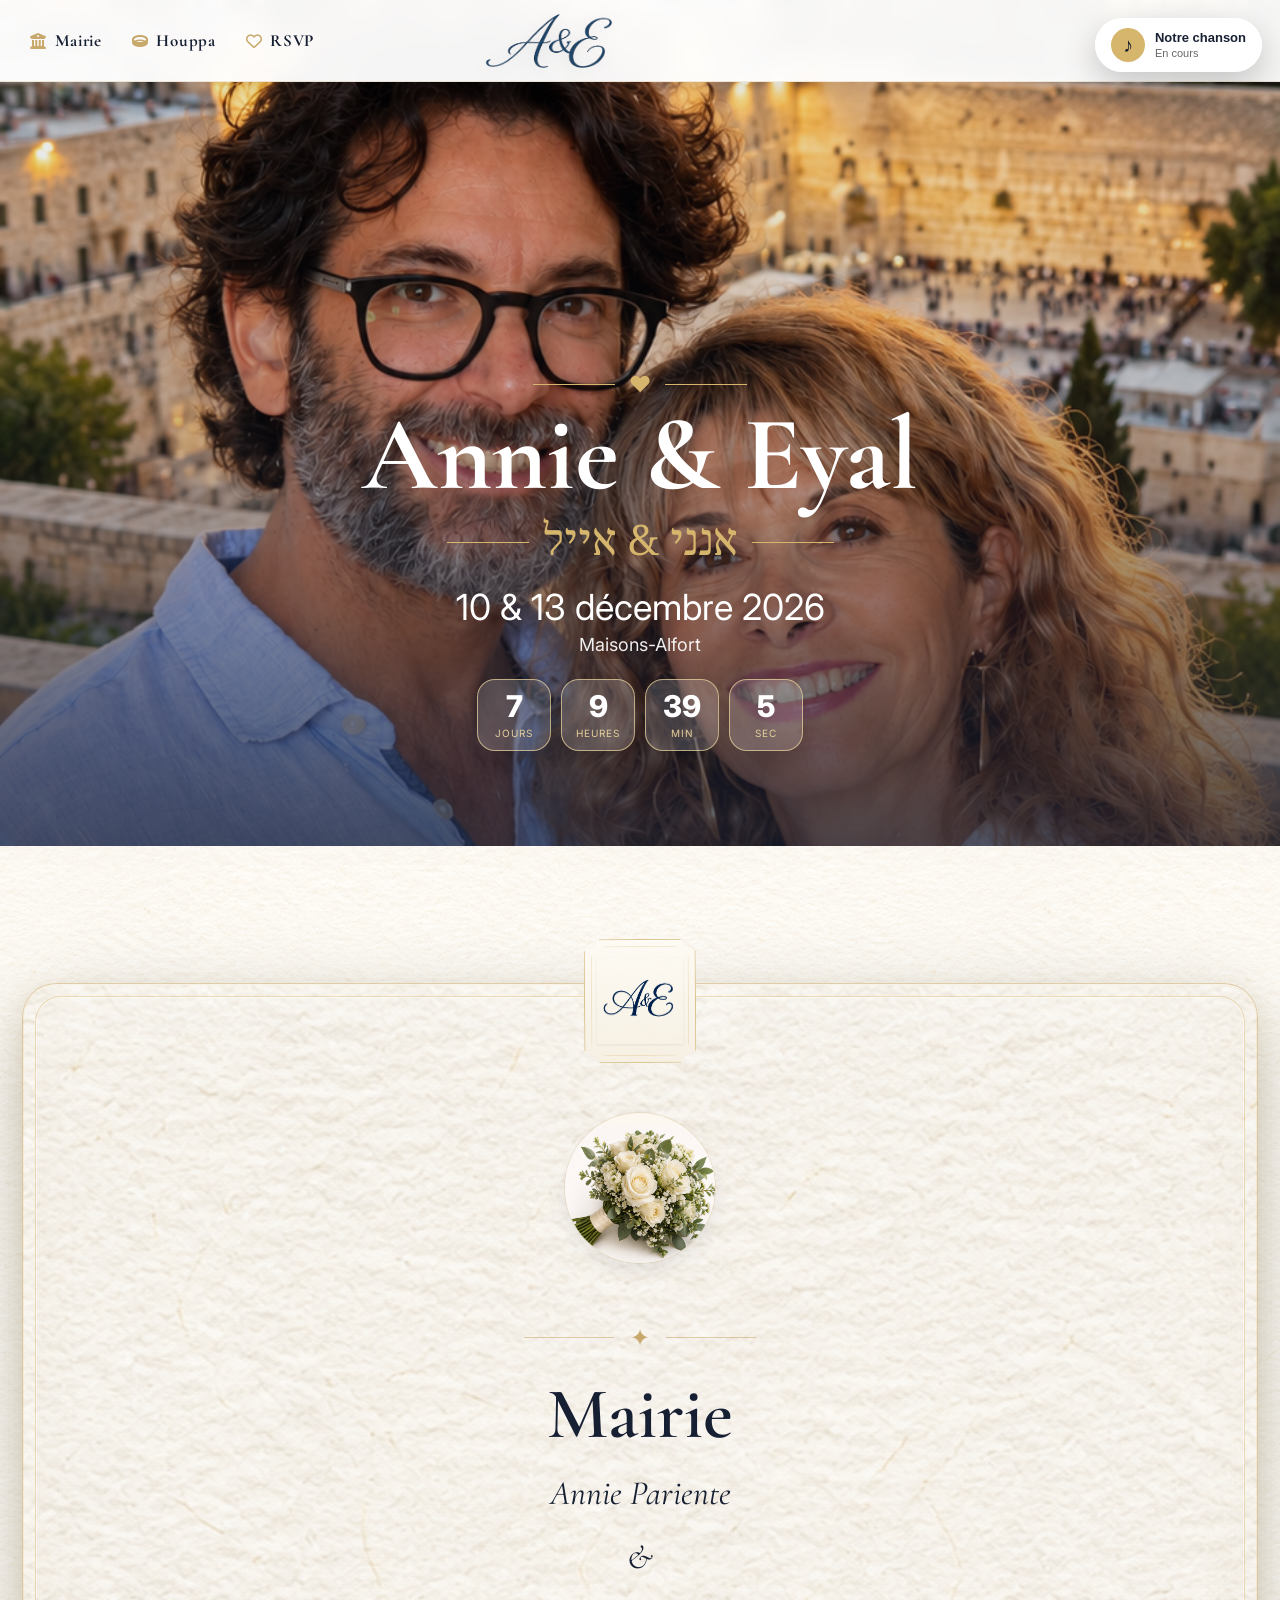
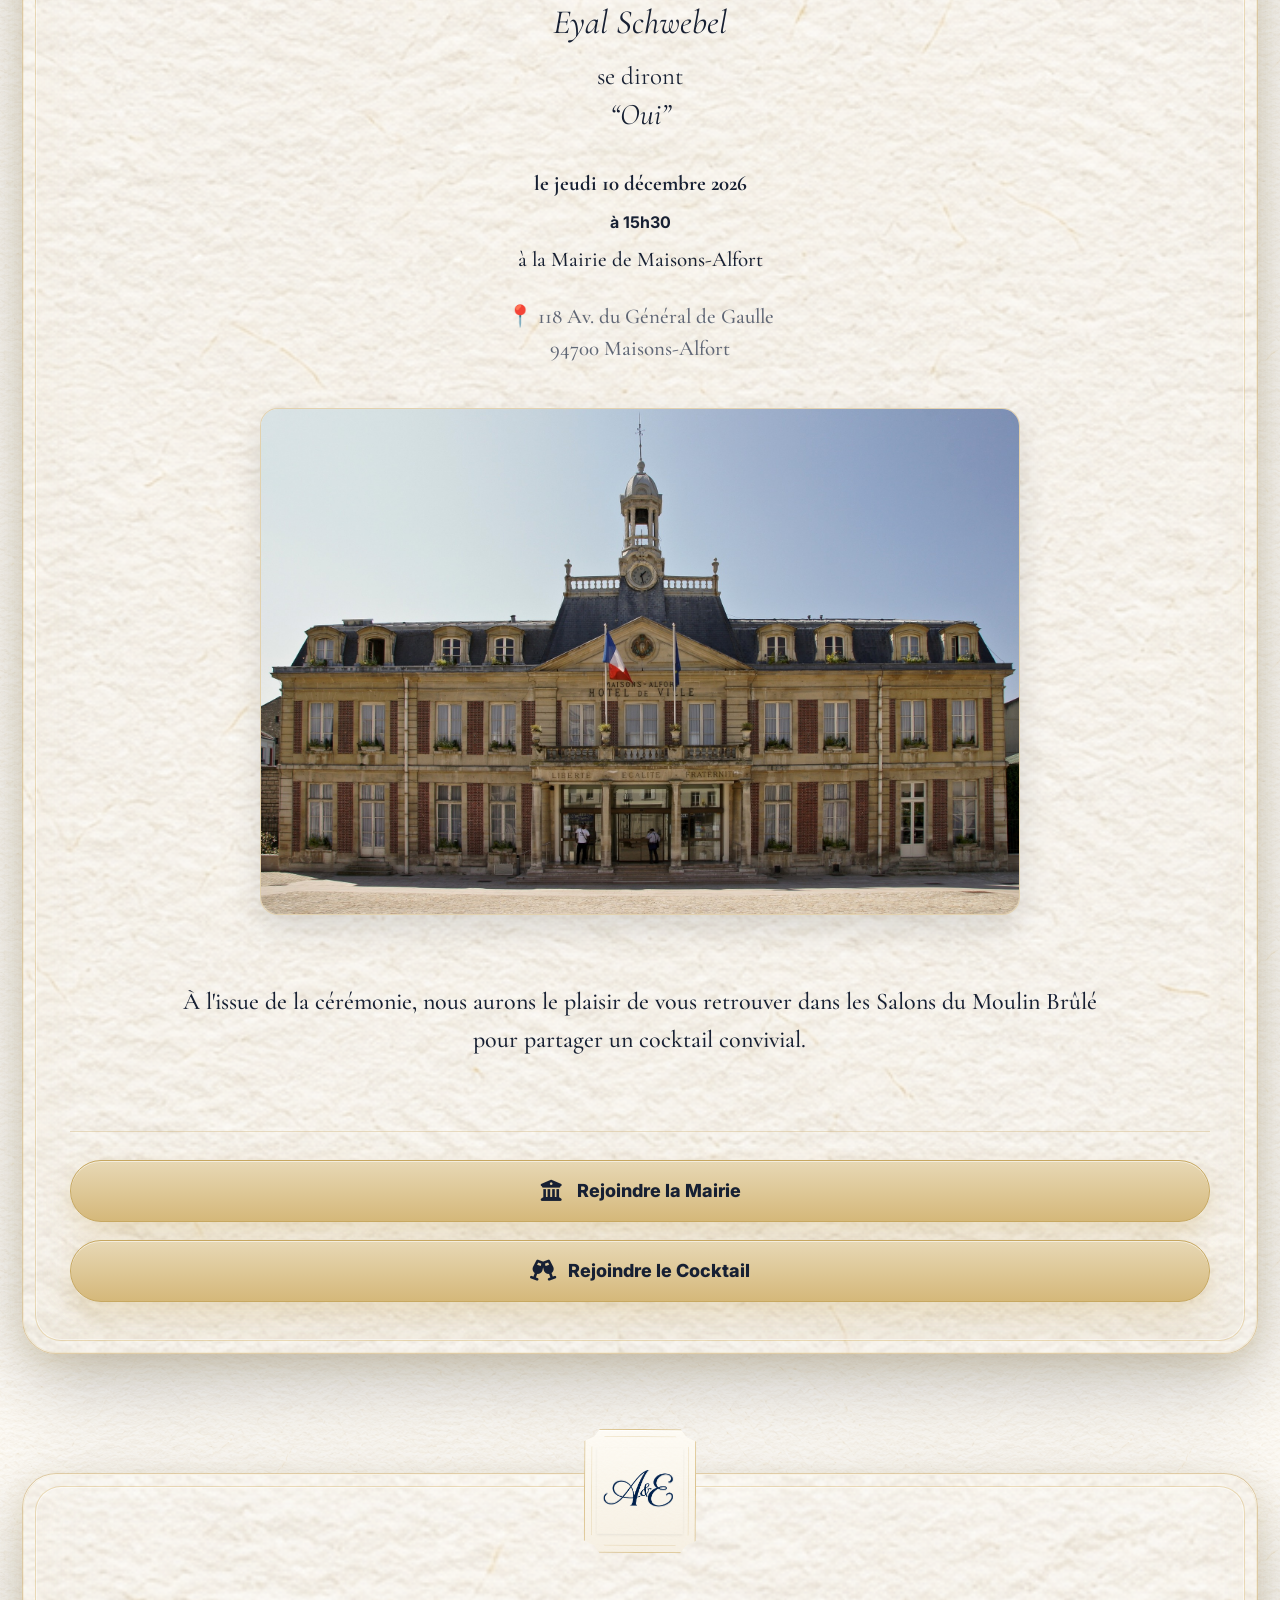
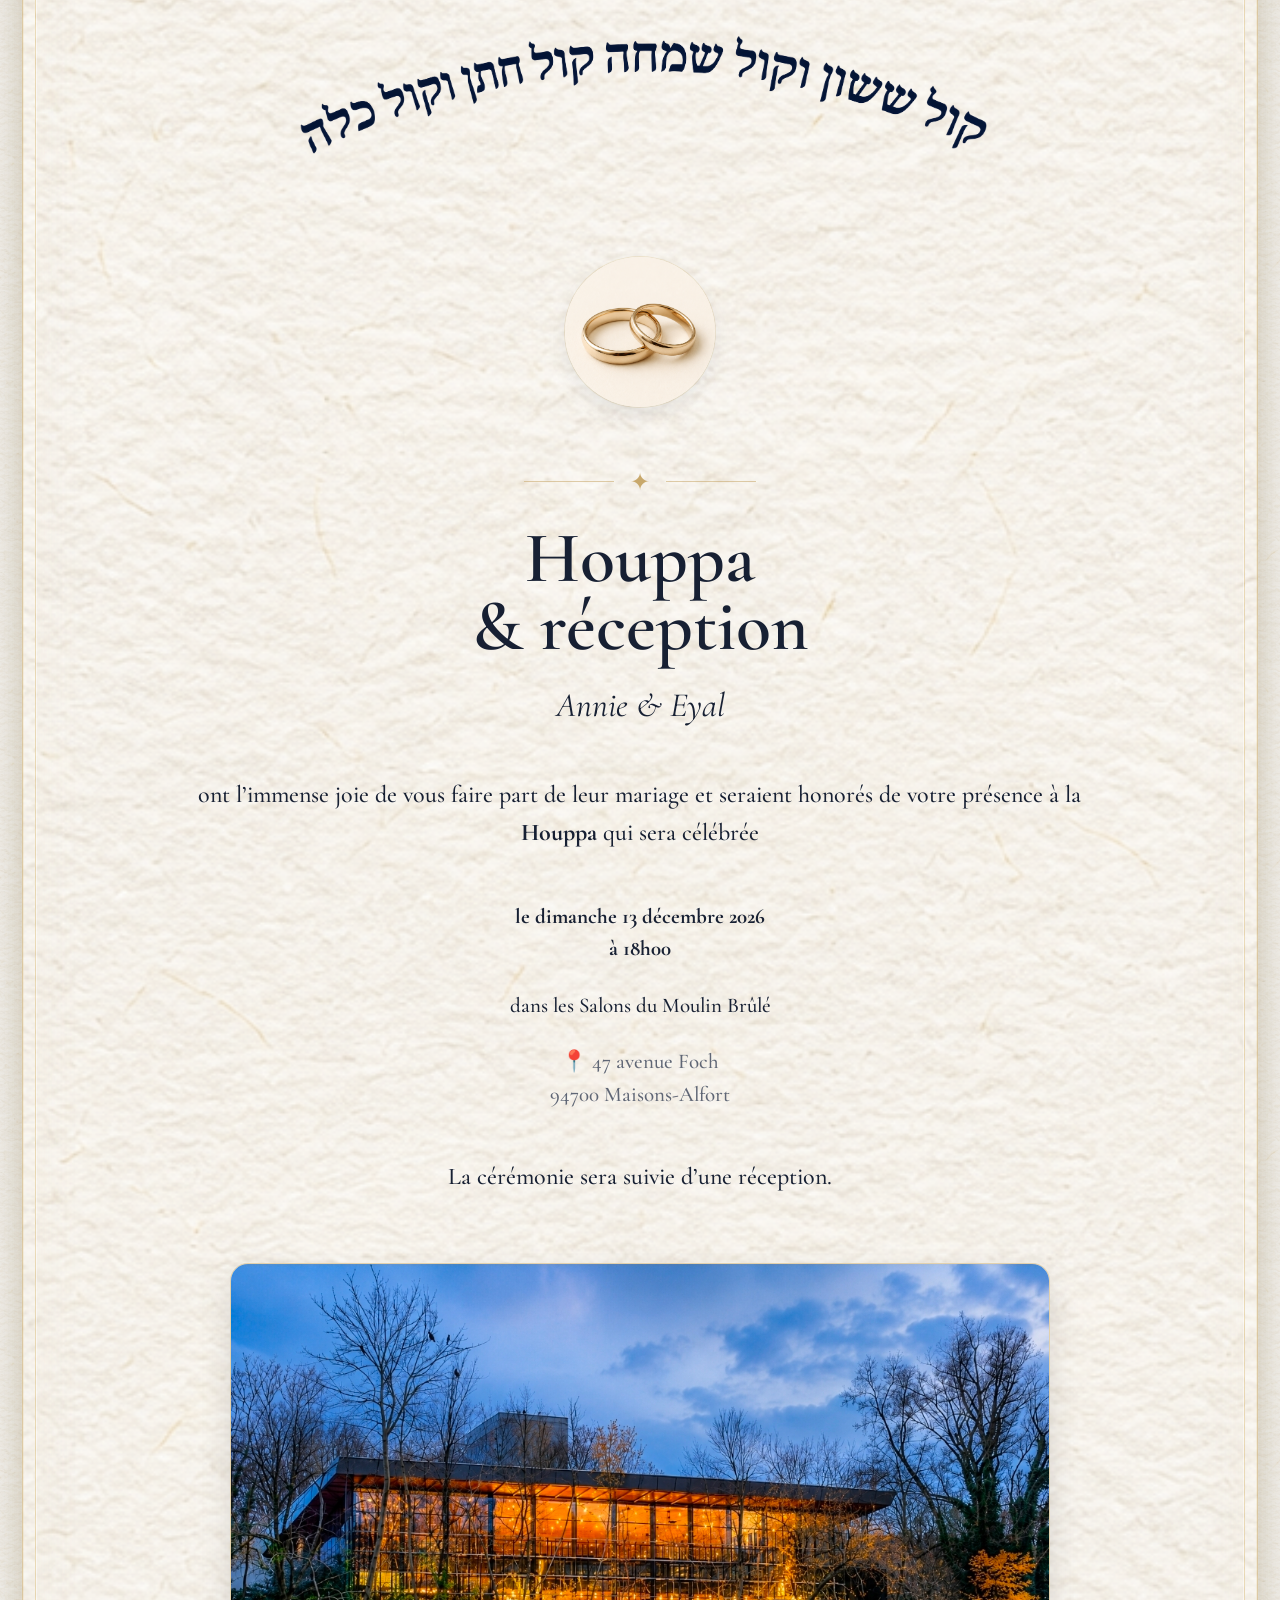
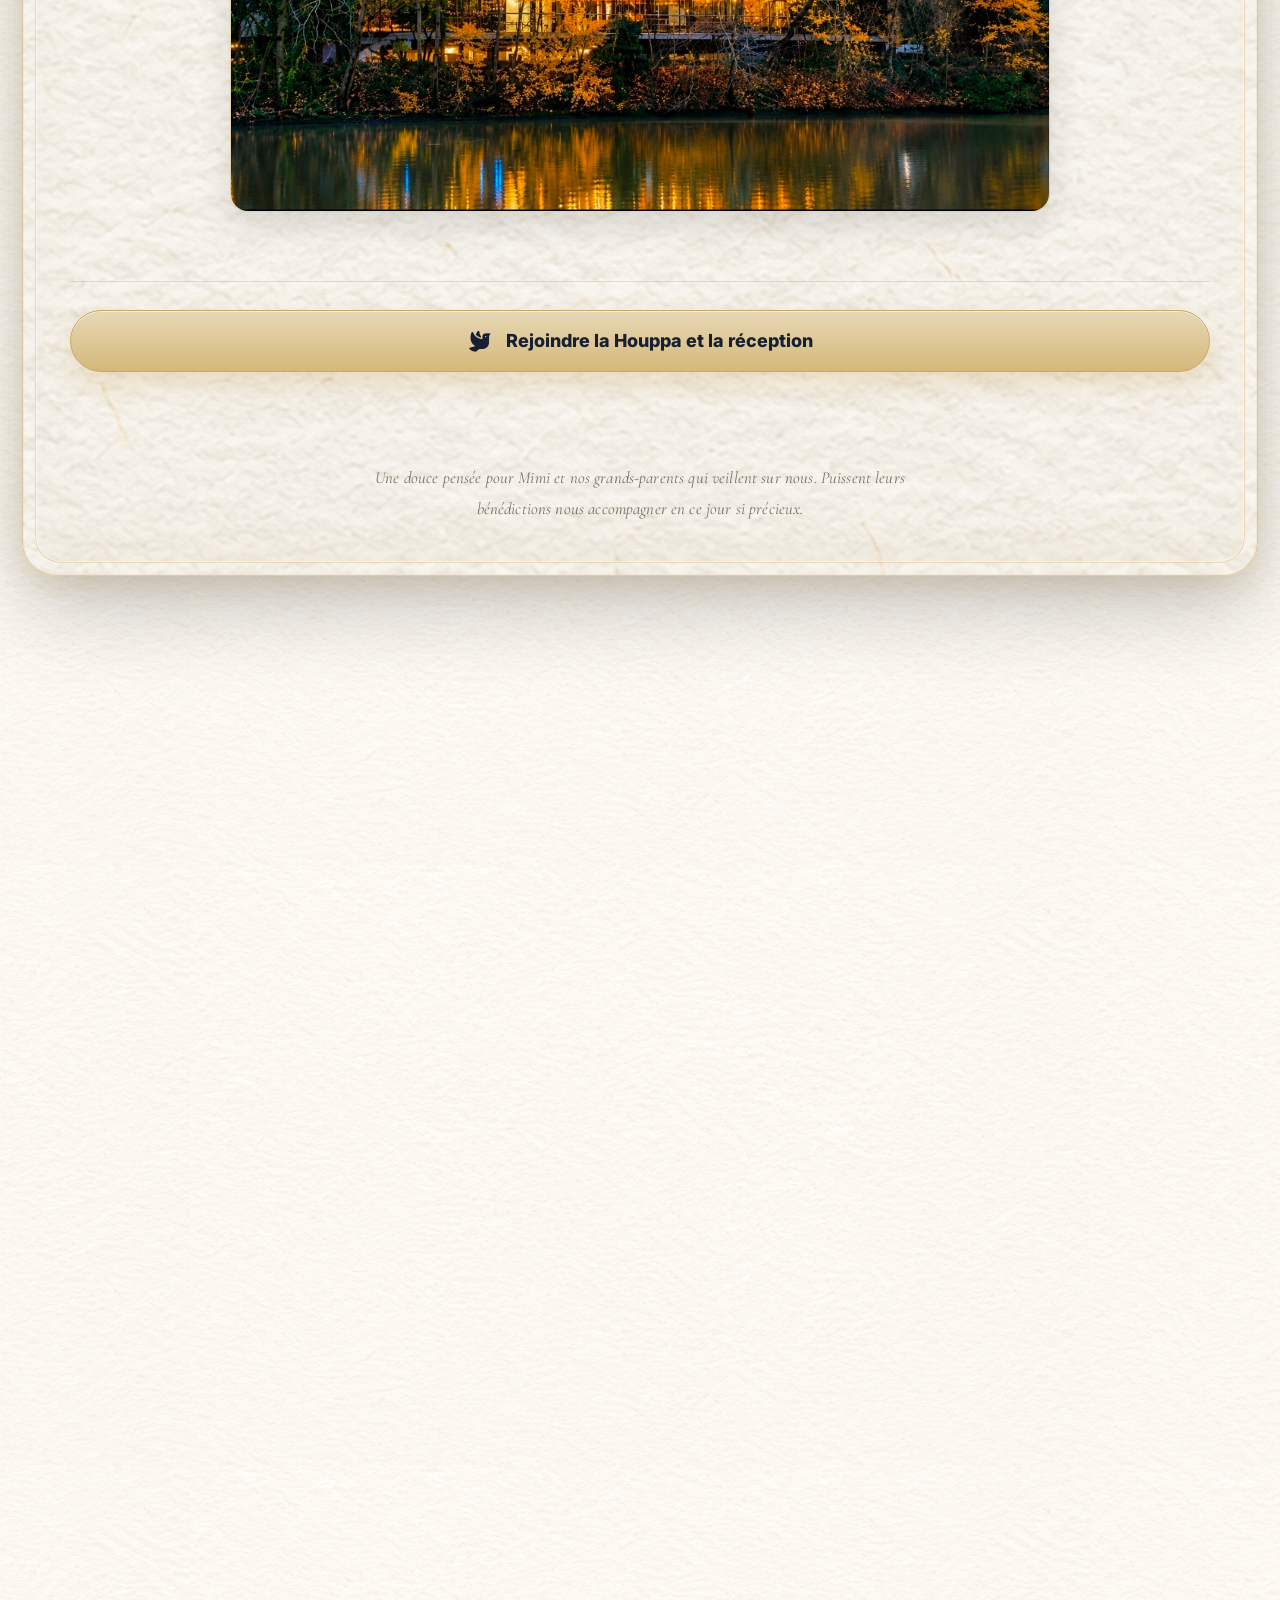
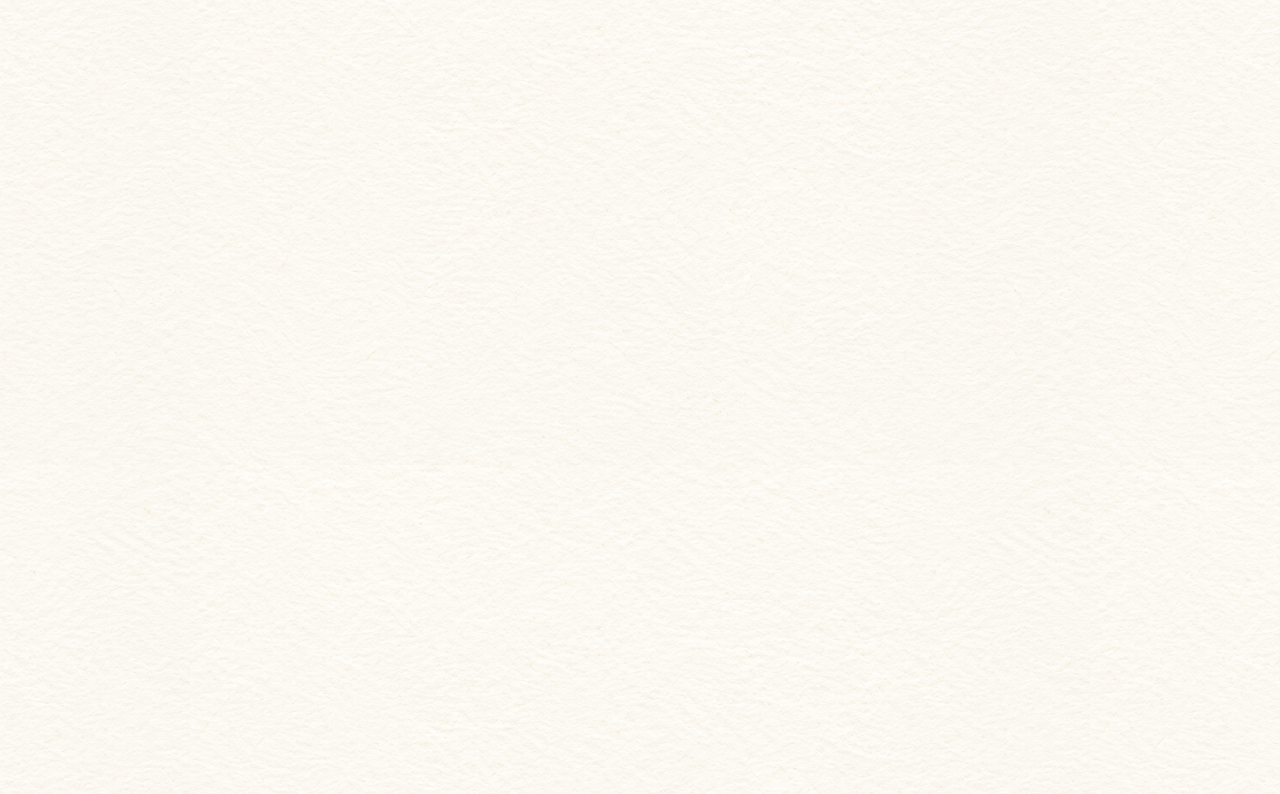
==== commit 276b73e9: "Update index.html" ====
--- a/index.html
+++ b/index.html
@@ -211,23 +211,11 @@
       <img src="logo.png" alt="A&E">
     </div>
 
-  <div class="hebrew-blessing-svg">
-    <svg viewBox="0 0 820 170" role="img">
-      <defs>
-        <path id="blessingCurve" d="M 120 125 Q 410 15 700 125" />
-      </defs>
-  
-      <text class="blessing-text"
-            direction="rtl"
-            unicode-bidi="bidi-override">
-        <textPath href="#blessingCurve"
-                  startOffset="50%"
-                  text-anchor="middle">
-          קול ששון וקול שמחה קול חתן וקול כלה
-        </textPath>
-      </text>
-    </svg>
-  </div>
+ <div class="hebrew-blessing-svg">
+  <img src="hebrew-blessing.png"
+       alt="קול ששון וקול שמחה קול חתן וקול כלה"
+       class="hebrew-blessing-image">
+</div>
 
     <div class="houppa-alliances" aria-hidden="true">
   <img src="alliances.png" alt="">
